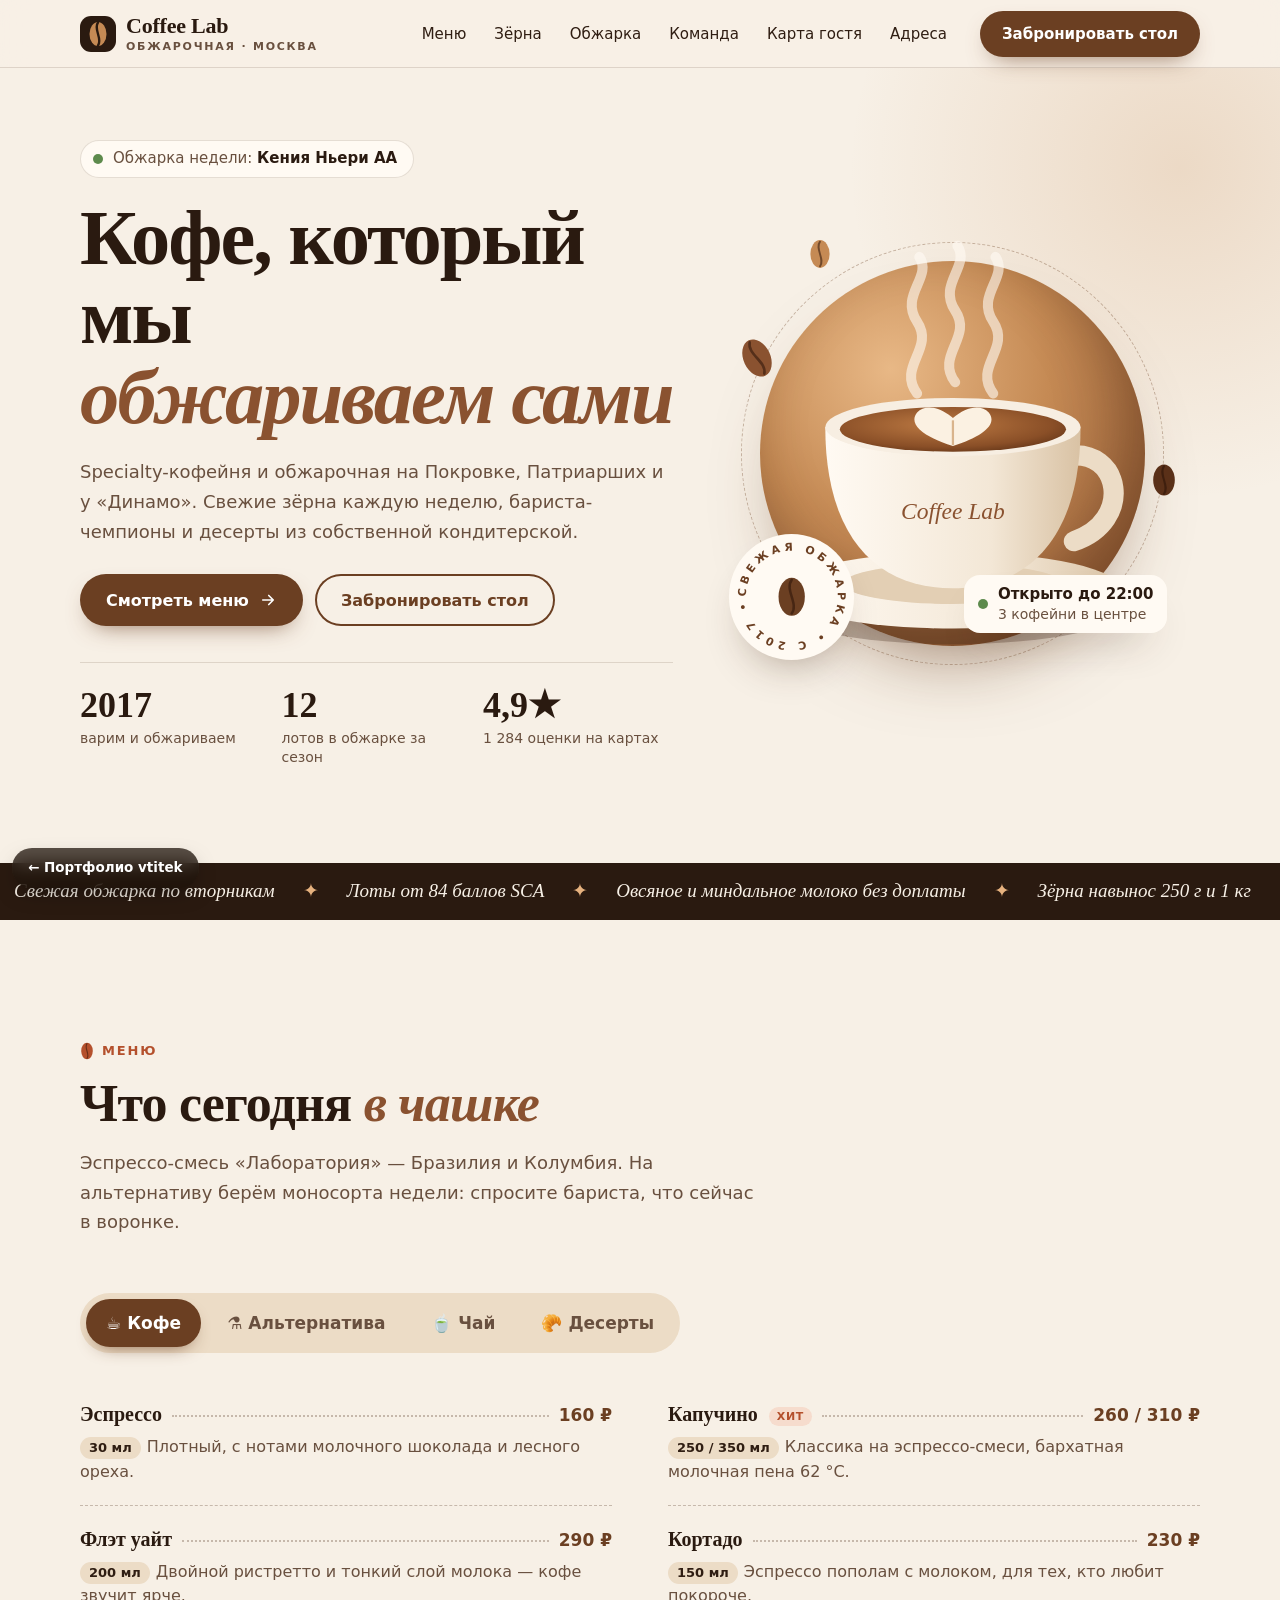
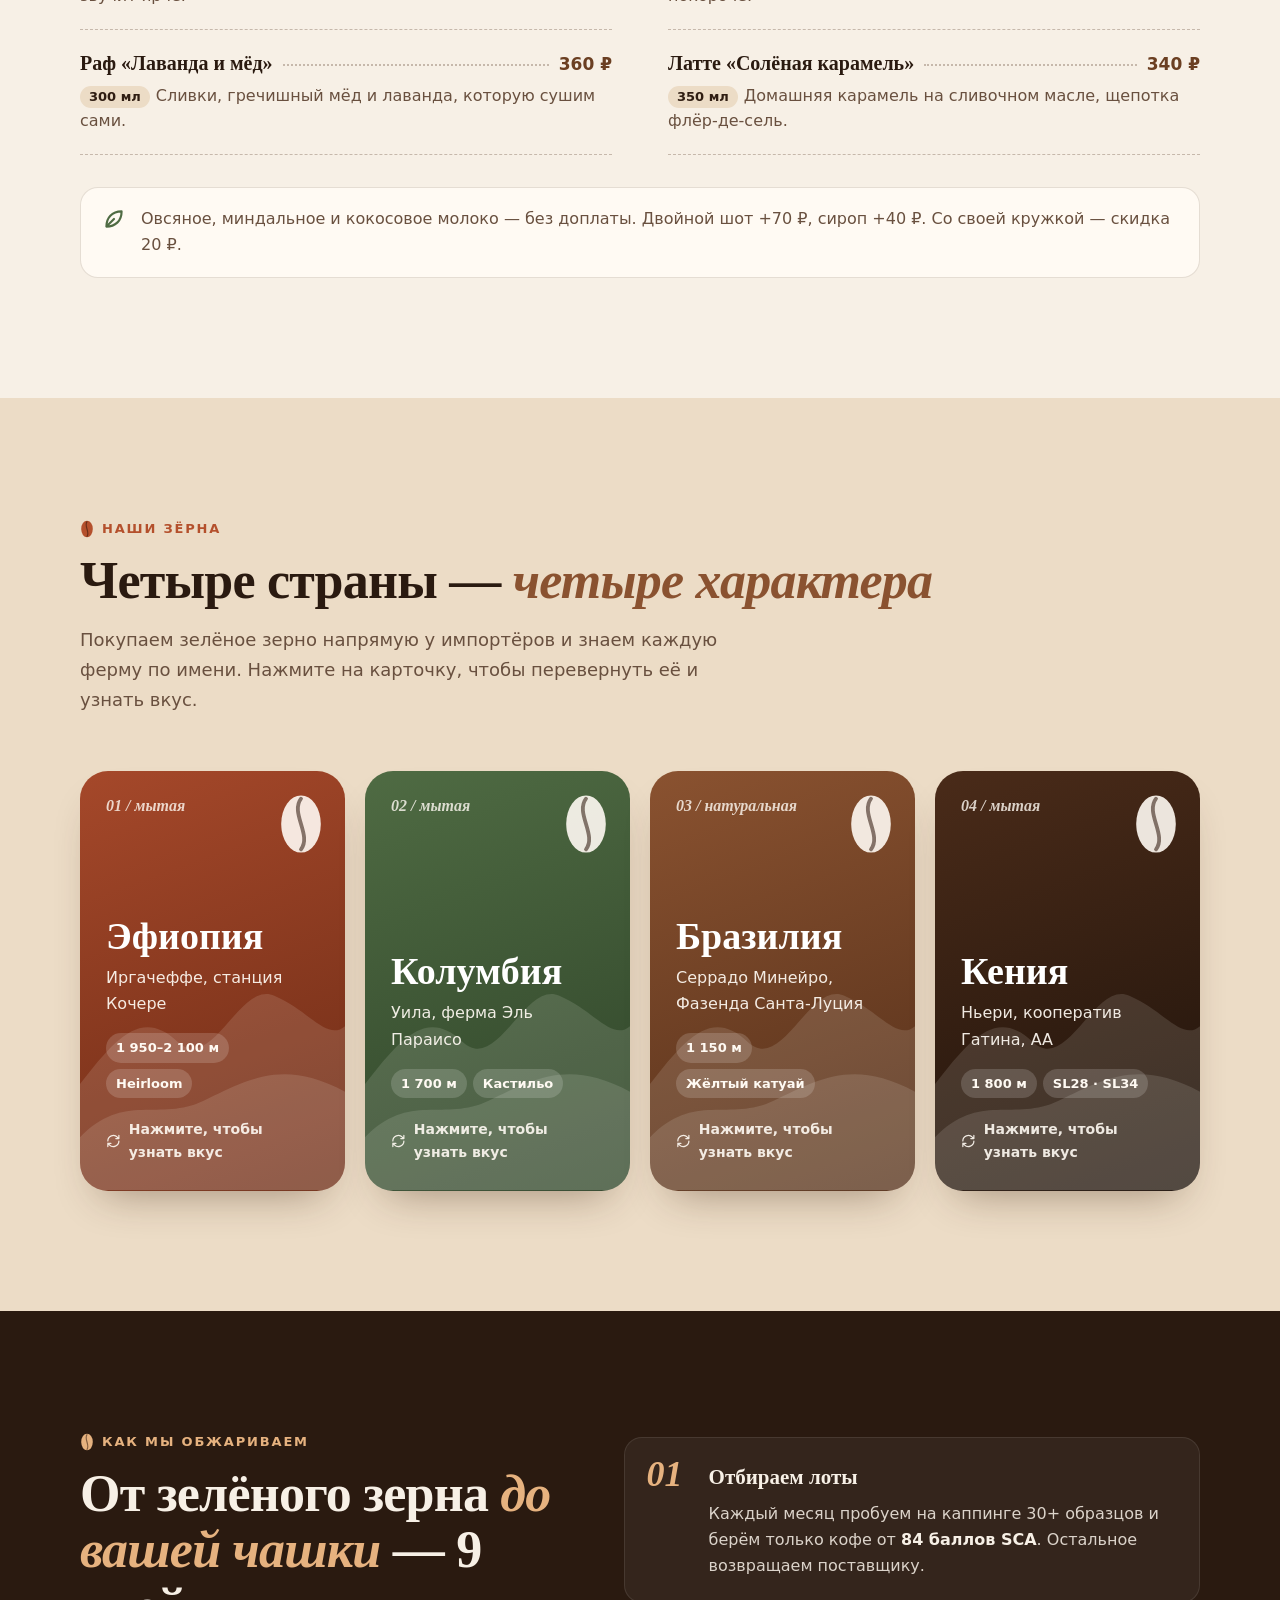
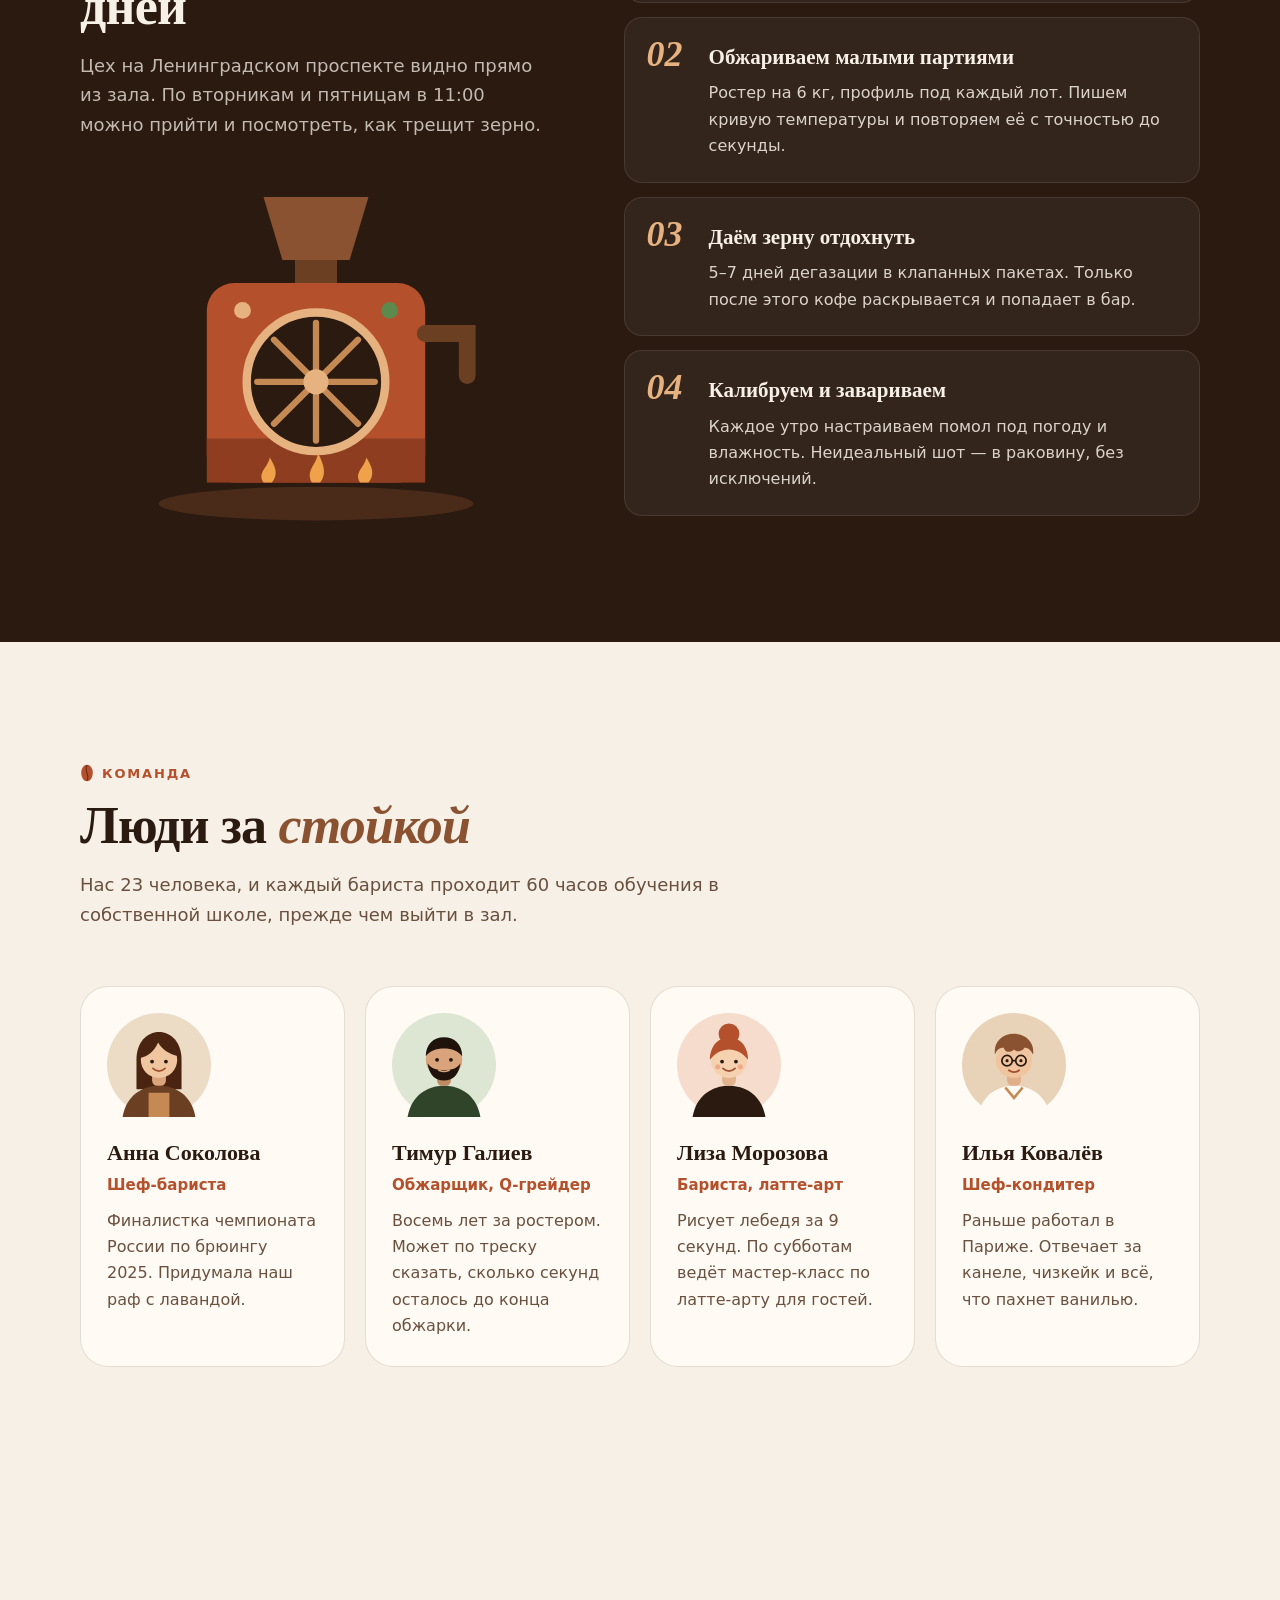
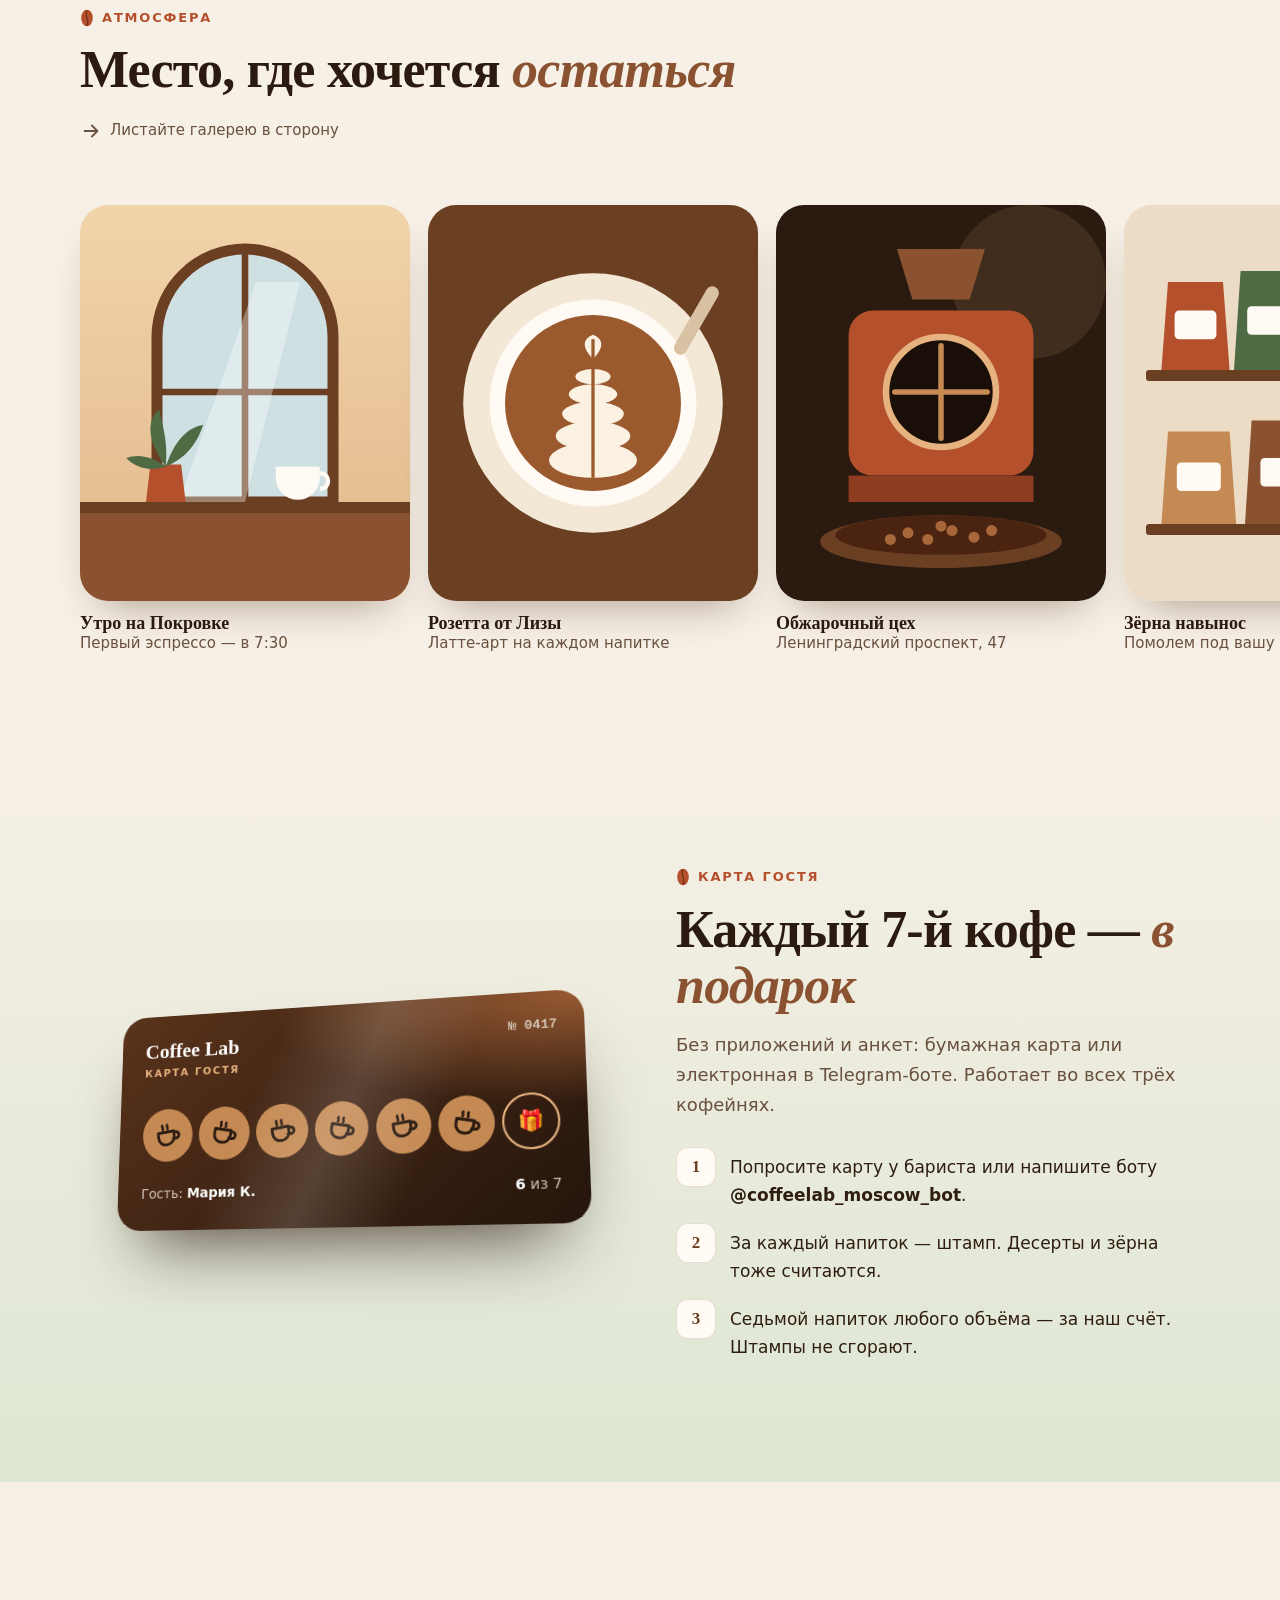
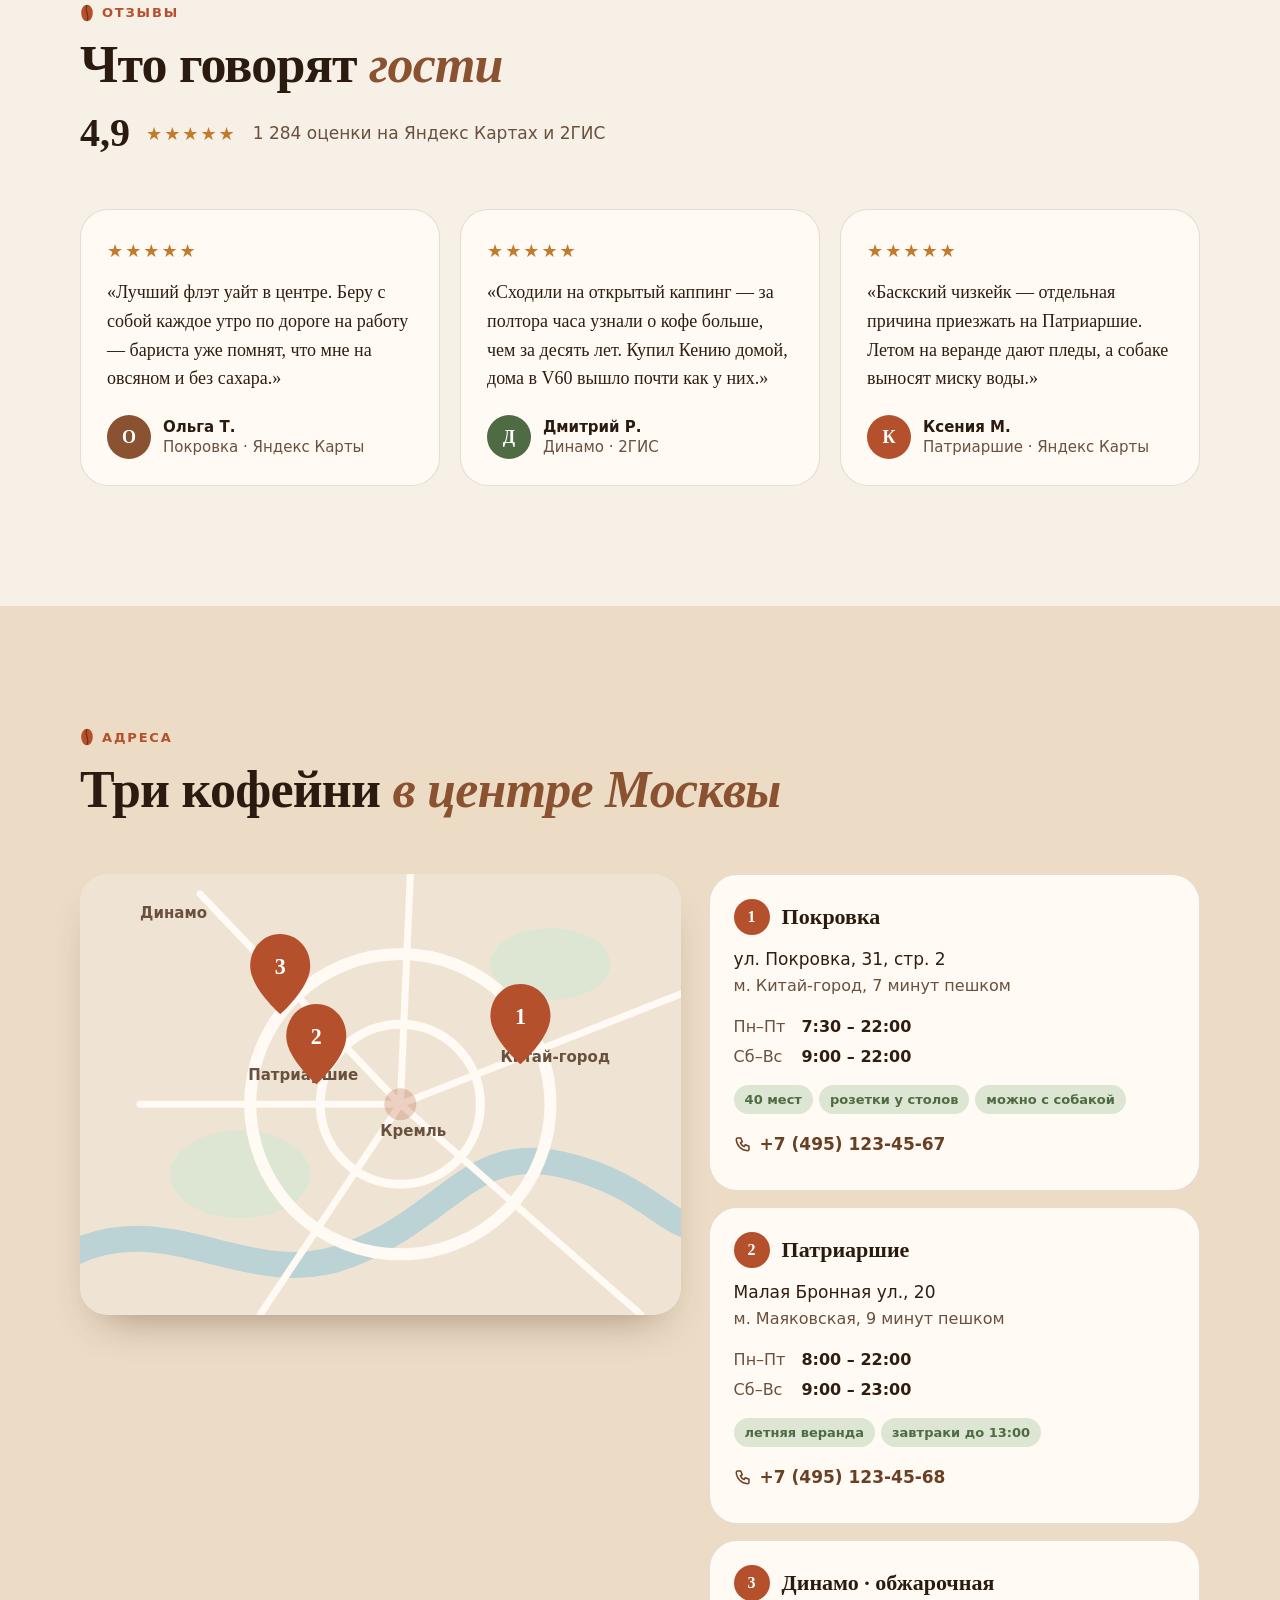
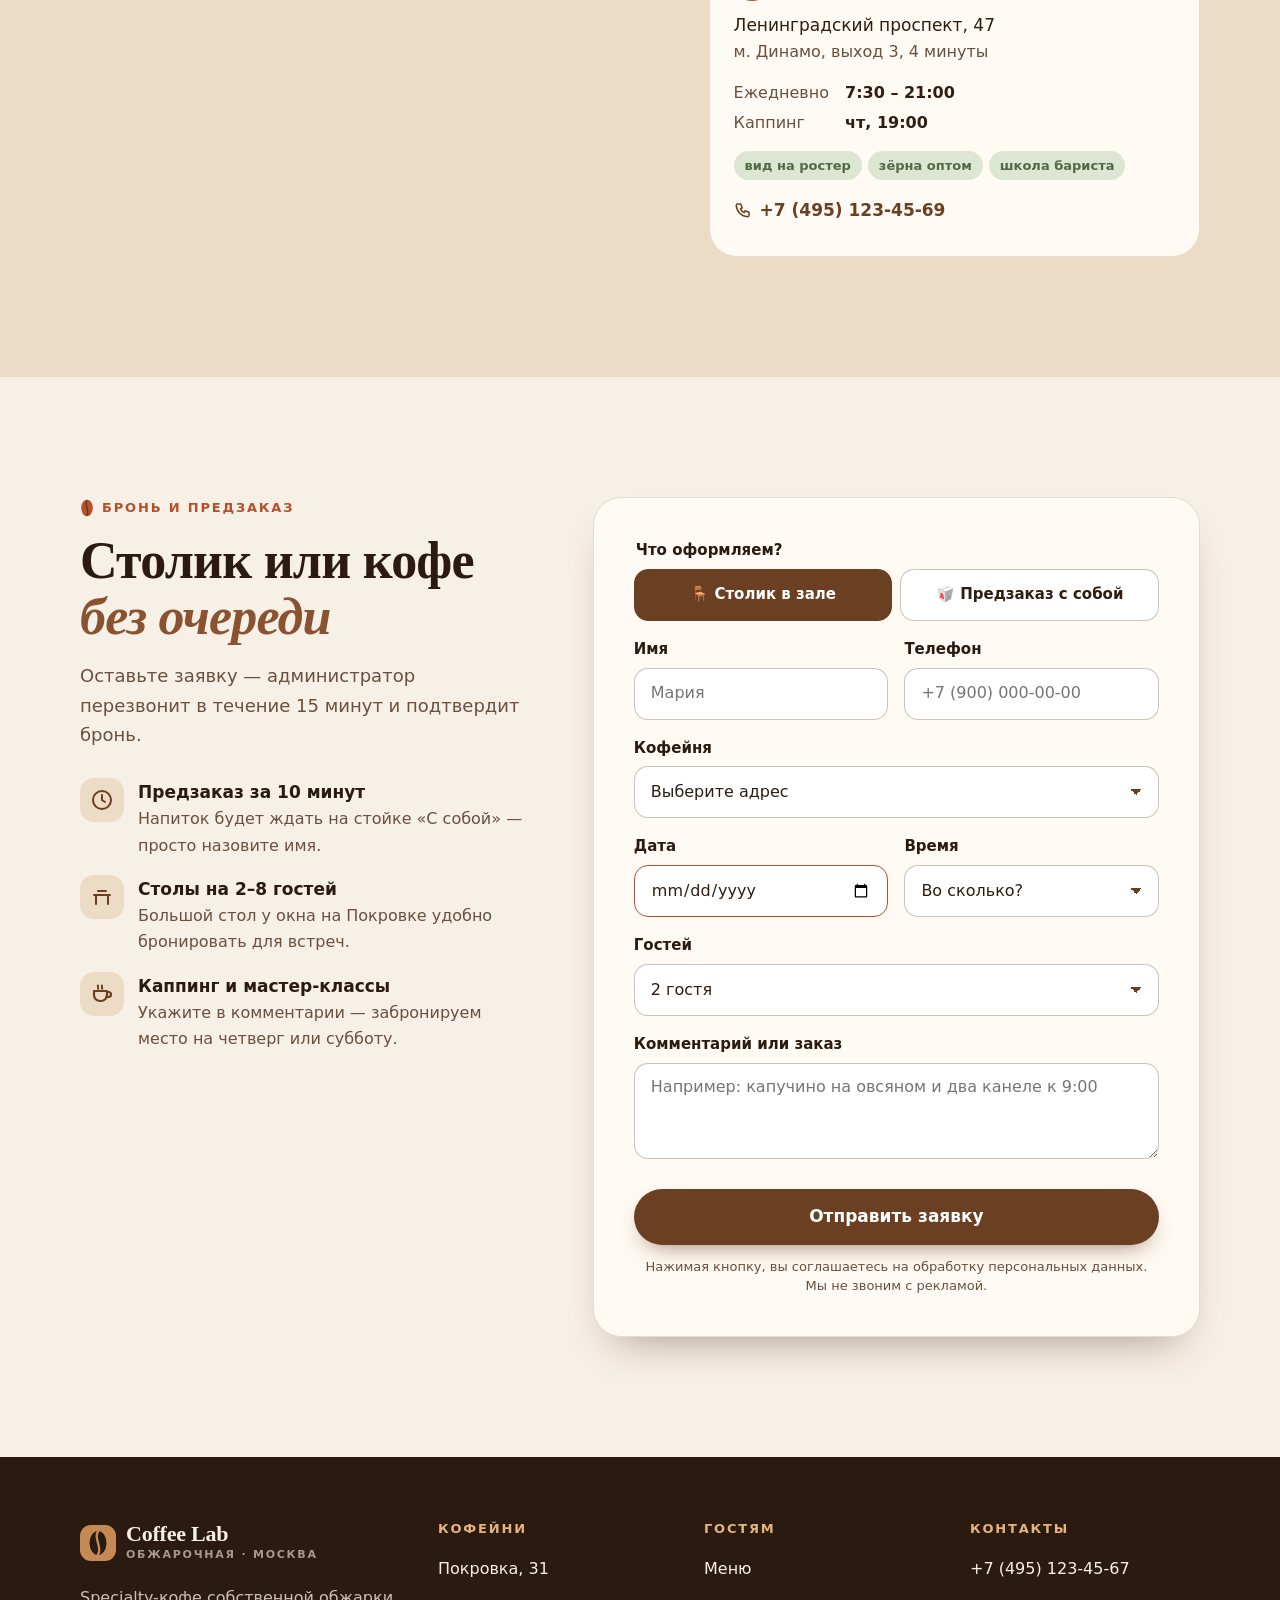
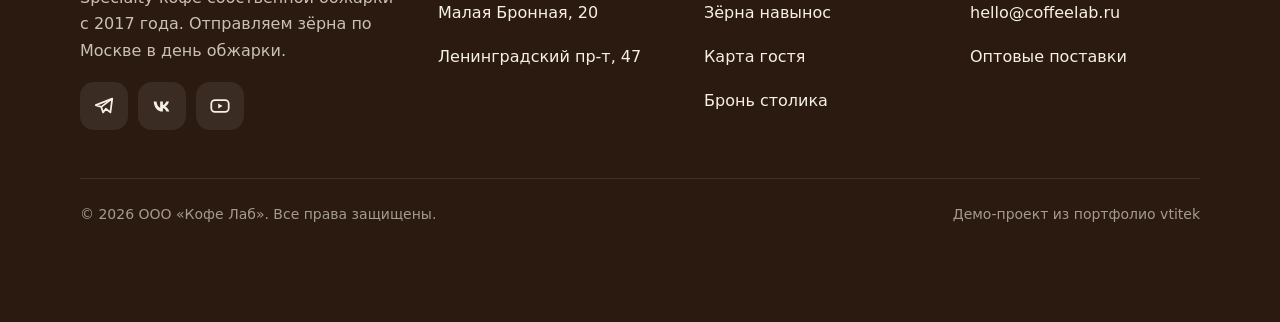
==== works/coffee-lab.html @ e5067a1f "Hoplite working tree checkpoint" ====
<!doctype html>
<html lang="ru">
<head>
<meta charset="utf-8">
<meta name="viewport" content="width=device-width, initial-scale=1, viewport-fit=cover">
<title>Coffee Lab — specialty-кофейня и обжарочная в Москве</title>
<meta name="description" content="Coffee Lab — три specialty-кофейни в Москве со своей обжаркой. Эспрессо, альтернатива, свежие зёрна каждую неделю, десерты собственной кондитерской. Бронирование столиков и предзаказ.">
<meta name="theme-color" content="#f7f0e6">
<link rel="icon" href="data:image/svg+xml,%3Csvg xmlns='http://www.w3.org/2000/svg' viewBox='0 0 64 64'%3E%3Crect width='64' height='64' rx='16' fill='%232a1a10'/%3E%3Cellipse cx='32' cy='32' rx='14' ry='20' fill='%23c58a54'/%3E%3Cpath d='M32 13c-8 11 8 27 0 38' stroke='%232a1a10' stroke-width='3.5' fill='none' stroke-linecap='round'/%3E%3C/svg%3E">
<style>
:root{
  --cream:#f7f0e6;--latte:#ecdcc6;--foam:#fffaf3;--espresso:#2a1a10;--ink:#2f1d12;--muted:#69503f;
  --brown:#6b3f22;--brown-2:#8a5230;--caramel:#c58a54;--caramel-l:#e6b27f;
  --sage:#4f6b43;--sage-l:#dde6d3;--terra:#b4502c;
  --line:rgba(74,42,20,.14);--line-2:rgba(74,42,20,.28);
  --r:18px;--r-lg:28px;--shadow:0 22px 44px -22px rgba(60,30,10,.45);
  --serif:"Palatino Linotype",Palatino,"Book Antiqua",Georgia,"Times New Roman",serif;
  --sans:system-ui,-apple-system,"Segoe UI",Roboto,"Helvetica Neue",Arial,sans-serif;
  --pl:max(20px,env(safe-area-inset-left));--pr:max(20px,env(safe-area-inset-right));
}
*,*::before,*::after{box-sizing:border-box}
html{-webkit-text-size-adjust:100%;text-size-adjust:100%;scroll-padding-top:84px}
@media (prefers-reduced-motion:no-preference){html{scroll-behavior:smooth}}
body{margin:0;font:400 1.0625rem/1.65 var(--sans);color:var(--ink);background:var(--cream);-webkit-font-smoothing:antialiased}
svg{display:block;max-width:100%}
a{color:var(--brown)}
h1,h2,h3{font-family:var(--serif);color:var(--espresso);margin:0;font-weight:700}
p{margin:0}
:focus-visible{outline:3px solid var(--terra);outline-offset:3px}
.sr{position:absolute!important;width:1px;height:1px;margin:-1px;padding:0;overflow:hidden;clip:rect(0 0 0 0);white-space:nowrap;border:0}
.wrap{width:100%;max-width:1200px;margin-inline:auto;padding-inline:var(--pl) var(--pr)}
@media (min-width:768px){.wrap{padding-inline:max(40px,env(safe-area-inset-left)) max(40px,env(safe-area-inset-right))}}
.sec{padding-block:clamp(64px,10vw,120px)}
.eyebrow{display:inline-flex;align-items:center;gap:8px;font-size:.8125rem;font-weight:700;letter-spacing:.14em;text-transform:uppercase;color:var(--terra);margin-bottom:14px}
.eyebrow svg{width:14px;height:18px;color:var(--terra)}
.h2{font-size:clamp(2rem,6vw,3.25rem);line-height:1.08;letter-spacing:-.015em}
.h2 em{font-style:italic;color:var(--brown-2)}
.lead{color:var(--muted);font-size:1.125rem;max-width:60ch;margin-top:16px}
.sec-head{margin-bottom:clamp(32px,5vw,56px)}
.btn{display:inline-flex;align-items:center;justify-content:center;gap:10px;min-height:52px;padding:0 26px;border-radius:999px;font:600 1rem/1.2 var(--sans);text-decoration:none;background:var(--brown);color:#fff;border:0;cursor:pointer;transition:transform .2s,background .2s,box-shadow .2s;box-shadow:0 10px 24px -12px rgba(107,63,34,.8)}
.btn svg{width:18px;height:18px}
.btn-ghost{background:transparent;color:var(--brown);box-shadow:inset 0 0 0 2px var(--brown)}
.btn-light{background:var(--cream);color:var(--espresso)}
@media (hover:hover){.btn:hover{background:var(--espresso);transform:translateY(-2px)}.btn-ghost:hover{background:var(--brown);color:#fff}.btn-light:hover{background:#fff;color:var(--espresso)}}

/* back pill */
.vt-back{position:fixed;left:max(12px,env(safe-area-inset-left));bottom:max(12px,env(safe-area-inset-bottom));z-index:9999;display:inline-flex;align-items:center;min-height:40px;padding:0 16px;border-radius:999px;background:rgba(30,18,10,.72);-webkit-backdrop-filter:blur(10px);backdrop-filter:blur(10px);color:#fff;font:600 13.5px/1 var(--sans);text-decoration:none;box-shadow:0 8px 22px -8px rgba(0,0,0,.5)}
@media (hover:hover){.vt-back:hover{background:rgba(30,18,10,.9)}}

/* header */
.site-header{position:sticky;top:0;z-index:50;padding-top:env(safe-area-inset-top)}
.site-header::before{content:"";position:absolute;inset:0;z-index:-1;background:rgba(247,240,230,.88);-webkit-backdrop-filter:saturate(1.4) blur(14px);backdrop-filter:saturate(1.4) blur(14px);border-bottom:1px solid var(--line)}
.hdr{display:flex;align-items:center;justify-content:space-between;gap:16px;min-height:68px}
.logo{display:inline-flex;align-items:center;gap:10px;min-height:44px;font:700 1.375rem/1 var(--serif);color:var(--espresso);text-decoration:none;letter-spacing:-.01em}
.logo svg{width:36px;height:36px}
.logo small{display:block;font:600 .6875rem/1.2 var(--sans);letter-spacing:.16em;text-transform:uppercase;color:var(--muted);margin-top:3px}
.burger{display:grid;place-items:center;width:48px;height:48px;border-radius:14px;background:var(--espresso);color:var(--cream)}
.burger svg{width:22px;height:22px}
.nav{display:none}
.nav ul{list-style:none;margin:0;padding:0}
.nav-close,.nav-foot{display:none}
@media (max-width:959px){
  .nav:target{display:flex;flex-direction:column;position:fixed;inset:0;z-index:60;background:var(--espresso);color:var(--cream);padding:calc(16px + env(safe-area-inset-top)) var(--pr) calc(80px + env(safe-area-inset-bottom)) var(--pl);overflow-y:auto;animation:navIn .35s cubic-bezier(.2,.7,.2,1)}
  .nav:target .nav-close{display:grid;place-items:center;align-self:flex-end;width:48px;height:48px;border-radius:14px;background:rgba(255,255,255,.1);color:var(--cream)}
  .nav-close svg{width:22px;height:22px}
  .nav ul{margin:24px 0 28px}
  .nav li a{display:flex;align-items:center;justify-content:space-between;min-height:58px;font:600 1.75rem/1.1 var(--serif);color:var(--cream);text-decoration:none;border-bottom:1px solid rgba(255,255,255,.12)}
  .nav li a::after{content:"→";font:400 1.25rem var(--sans);color:var(--caramel-l)}
  .nav .btn{background:var(--caramel);color:var(--espresso);box-shadow:none}
  .nav:target .nav-foot{display:block;margin-top:24px;color:rgba(247,240,230,.75);font-size:1rem}
  .nav-foot a{color:var(--cream);font-weight:600;display:inline-flex;min-height:44px;align-items:center}
}
@keyframes navIn{from{opacity:0;transform:translateY(-12px)}to{opacity:1;transform:none}}
@media (min-width:960px){
  .burger{display:none}
  .nav{display:flex;align-items:center;gap:20px}
  .nav ul{display:flex;gap:2px}
  .nav li a{display:inline-flex;align-items:center;min-height:44px;padding:0 13px;border-radius:999px;font-size:.9375rem;font-weight:500;color:var(--ink);text-decoration:none}
  .nav .btn{min-height:46px;padding:0 22px;font-size:.9375rem}
}
@media (min-width:960px) and (hover:hover){.nav li a:hover{background:var(--latte)}}

/* hero */
.hero{position:relative;overflow:hidden;padding-block:clamp(32px,6vw,72px) clamp(56px,8vw,96px)}
.hero::before{content:"";position:absolute;width:720px;height:720px;right:-260px;top:-260px;border-radius:50%;background:radial-gradient(circle,rgba(197,138,84,.22),transparent 65%);pointer-events:none}
.hero-grid{position:relative;display:grid;gap:40px;align-items:center}
@media (min-width:920px){.hero-grid{grid-template-columns:1.05fr .95fr;gap:56px}}
.pill{display:inline-flex;align-items:center;gap:10px;padding:8px 16px 8px 12px;border-radius:999px;background:var(--foam);border:1px solid var(--line);font-size:.9375rem;color:var(--muted);line-height:1.3}
.pill b{color:var(--espresso);font-weight:600}
.dot{flex:none;width:10px;height:10px;border-radius:50%;background:#5d8a4c;box-shadow:0 0 0 0 rgba(93,138,76,.6);animation:pulse 2.2s infinite}
@keyframes pulse{70%{box-shadow:0 0 0 10px rgba(93,138,76,0)}100%{box-shadow:0 0 0 0 rgba(93,138,76,0)}}
.hero h1{font-size:clamp(2.5rem,9.4vw,4.9rem);line-height:1.02;letter-spacing:-.025em;margin:20px 0 20px}
.hero h1 em{font-style:italic;color:var(--brown-2);white-space:nowrap}
.hero .lead{margin-top:0}
.hero-cta{display:flex;flex-wrap:wrap;gap:12px;margin-top:28px}
.hero-cta .btn{flex:1 1 200px}
@media (min-width:560px){.hero-cta .btn{flex:0 0 auto}}
.stats{display:grid;grid-template-columns:repeat(3,1fr);gap:12px;margin:36px 0 0;padding-top:24px;border-top:1px solid var(--line)}
.stats dt{font:700 clamp(1.625rem,5vw,2.25rem)/1 var(--serif);color:var(--espresso)}
.stats dd{margin:6px 0 0;font-size:.875rem;line-height:1.35;color:var(--muted)}
.hero-art{position:relative;width:100%;max-width:520px;aspect-ratio:1;margin-inline:auto;perspective:900px}
.disc{position:absolute;inset:7%;border-radius:50%;background:radial-gradient(circle at 34% 28%,#e8b886,#c58a54 42%,#8a5230 100%);box-shadow:inset -20px -30px 60px rgba(60,28,10,.35),0 40px 80px -40px rgba(90,45,15,.7)}
.disc::after{content:"";position:absolute;inset:-5%;border-radius:50%;border:1.5px dashed rgba(107,63,34,.35);animation:spin2d 60s linear infinite}
.cup{position:absolute;inset:0;width:100%;height:100%}
.steam path{opacity:.6;transform-box:fill-box;transform-origin:50% 100%;animation:steam 3.6s ease-in-out infinite}
.steam path:nth-child(2){animation-delay:1.2s}.steam path:nth-child(3){animation-delay:2.4s}
@keyframes steam{0%{opacity:0;transform:translateY(18px) scaleY(.7)}35%{opacity:.9}100%{opacity:0;transform:translateY(-28px) scaleY(1.1)}}
.bean3d{position:absolute;top:5%;right:6%;width:58px;height:80px;transform-style:preserve-3d;animation:spin3d 9s linear infinite;transform:rotateX(18deg) rotateY(-30deg)}
.bean3d i{position:absolute;inset:0;border-radius:50%;background:#3d1f0d}
.bean3d i:nth-child(1){transform:translateZ(6px);background:radial-gradient(circle at 34% 28%,#b0703f,#6b3818 62%,#3d1f0d)}
.bean3d i:nth-child(1)::after{content:"";position:absolute;left:40%;top:12%;width:22%;height:76%;border-radius:50%;border-left:4px solid #2a1308;transform:rotate(8deg)}
.bean3d i:nth-child(2){transform:translateZ(3px) scale(.99)}
.bean3d i:nth-child(3){transform:translateZ(0) scale(.98)}
.bean3d i:nth-child(4){transform:translateZ(-3px) scale(.96)}
.bean3d i:nth-child(5){transform:translateZ(-6px) rotateY(180deg);background:radial-gradient(circle at 40% 30%,#8a4f27,#4a2410 70%)}
@keyframes spin3d{from{transform:rotateX(18deg) rotateY(0)}to{transform:rotateX(18deg) rotateY(360deg)}}
@keyframes spin2d{to{transform:rotate(360deg)}}
.fb{position:absolute;width:30px;height:42px;color:var(--brown-2);animation:float 6s ease-in-out infinite alternate}
.fb.b1{left:3%;top:24%;transform:rotate(-25deg)}
.fb.b2{right:0;top:52%;width:24px;height:34px;color:#5a3018;animation-delay:-2s}
.fb.b3{left:18%;top:2%;width:22px;height:30px;color:var(--caramel);animation-delay:-4s}
@keyframes float{from{transform:translate3d(0,0,0) rotate(-20deg)}to{transform:translate3d(6px,-16px,40px) rotate(25deg)}}
.badge-rot{position:absolute;left:0;bottom:4%;width:28%;max-width:132px;aspect-ratio:1;border-radius:50%;background:var(--foam);box-shadow:var(--shadow)}
.badge-rot svg{width:100%;height:100%}
.badge-rot .ring{transform-origin:60px 60px;animation:spin2d 22s linear infinite}
.art-chip{position:absolute;right:2%;bottom:10%;display:flex;align-items:center;gap:10px;padding:10px 14px;border-radius:16px;background:var(--foam);box-shadow:var(--shadow);font-size:.875rem;line-height:1.3;color:var(--muted)}
.art-chip b{display:block;color:var(--espresso);font-size:.9375rem}

/* ribbon */
.ribbon{background:var(--espresso);color:var(--cream);overflow:hidden}
.ribbon-track{display:flex;width:max-content;animation:marq 38s linear infinite}
.ribbon-track p{display:flex;flex:none;gap:28px;padding:16px 14px;font:italic 1.1875rem/1.3 var(--serif);white-space:nowrap}
.ribbon-track span{color:var(--caramel-l);font-style:normal}
@keyframes marq{to{transform:translateX(-50%)}}

/* menu */
.tabs{display:grid;grid-template-columns:1fr 1fr;gap:6px;padding:6px;background:var(--latte);border-radius:22px;margin-bottom:28px}
@media (min-width:600px){.tabs{display:inline-flex;border-radius:999px}}
.tabs label{display:flex;align-items:center;justify-content:center;gap:8px;min-height:48px;padding:0 20px;border-radius:999px;font-weight:600;color:var(--muted);cursor:pointer;white-space:nowrap;transition:background .2s,color .2s}
@media (hover:hover){.tabs label:hover{color:var(--espresso);background:rgba(255,250,243,.6)}}
#m1:checked~.tabs [for=m1],#m2:checked~.tabs [for=m2],#m3:checked~.tabs [for=m3],#m4:checked~.tabs [for=m4]{background:var(--brown);color:#fff;box-shadow:0 8px 18px -10px rgba(107,63,34,.9)}
#m1:focus-visible~.tabs [for=m1],#m2:focus-visible~.tabs [for=m2],#m3:focus-visible~.tabs [for=m3],#m4:focus-visible~.tabs [for=m4]{outline:3px solid var(--terra);outline-offset:2px}
.panel{display:none}
#m1:checked~.panels #p1,#m2:checked~.panels #p2,#m3:checked~.panels #p3,#m4:checked~.panels #p4{display:grid;animation:fadeUp .45s ease}
@keyframes fadeUp{from{opacity:0;transform:translateY(10px)}to{opacity:1;transform:none}}
.panel{grid-template-columns:1fr;column-gap:56px;list-style:none;margin:0;padding:0}
@media (min-width:820px){.panel{grid-template-columns:1fr 1fr}}
.item{padding:20px 0;border-bottom:1px dashed var(--line-2)}
.item-top{display:flex;align-items:baseline;gap:10px}
.item-name{font:700 1.25rem/1.25 var(--serif);color:var(--espresso)}
.item-top i{flex:1;min-width:16px;border-bottom:2px dotted var(--line-2);transform:translateY(-4px)}
.price{font-weight:700;font-size:1.0625rem;white-space:nowrap;color:var(--brown)}
.item p{margin-top:6px;color:var(--muted);font-size:1rem;line-height:1.55}
.vol{display:inline-block;margin-right:6px;padding:1px 9px;border-radius:999px;background:var(--latte);color:var(--ink);font-size:.8125rem;font-weight:600;white-space:nowrap}
.tag{display:inline-block;margin-left:6px;padding:2px 8px;border-radius:999px;background:var(--sage-l);color:var(--sage);font:700 .6875rem/1.4 var(--sans);letter-spacing:.06em;text-transform:uppercase;vertical-align:middle}
.tag.hot{background:#f6dccd;color:var(--terra)}
.menu-note{display:flex;gap:14px;align-items:flex-start;margin-top:32px;padding:18px 20px;border-radius:var(--r);background:var(--foam);border:1px solid var(--line);color:var(--muted);font-size:1rem}
.menu-note svg{flex:none;width:26px;height:26px;color:var(--sage)}

/* beans flip */
.beans{background:var(--latte)}
.beans-grid{display:grid;gap:20px}
@media (min-width:640px){.beans-grid{grid-template-columns:1fr 1fr}}
@media (min-width:1120px){.beans-grid{grid-template-columns:repeat(4,1fr)}}
.flip{position:relative;height:420px;perspective:1200px}
.flip-inner{display:block;position:relative;height:100%;transform-style:preserve-3d;transition:transform .8s cubic-bezier(.2,.7,.2,1);cursor:pointer;border-radius:var(--r-lg)}
.flip input:checked+.flip-inner{transform:rotateY(180deg)}
@media (hover:hover){.flip:hover .flip-inner{transform:rotateY(180deg)}}
.flip input:focus-visible+.flip-inner{outline:3px solid var(--terra);outline-offset:4px}
.face{position:absolute;inset:0;display:flex;flex-direction:column;padding:26px;border-radius:var(--r-lg);overflow:hidden;-webkit-backface-visibility:hidden;backface-visibility:hidden;box-shadow:var(--shadow)}
.front{color:var(--foam)}
.front .hills{position:absolute;left:0;right:0;bottom:0;width:100%;height:58%;color:rgba(255,250,243,.12)}
.f-eth{background:linear-gradient(160deg,#a5482a,#6e2c16)}
.f-col{background:linear-gradient(160deg,#4f6b43,#2f4429)}
.f-bra{background:linear-gradient(160deg,#8a5230,#55301a)}
.f-ken{background:linear-gradient(160deg,#4a2b19,#1f130b)}
.f-num{font:italic 700 1rem var(--serif);opacity:.8}
.f-country{display:block;font:700 2.375rem/1.05 var(--serif);margin-top:auto;color:#fff}
.f-region{display:block;margin-top:8px;font-size:1rem;opacity:.92}
.f-meta{position:relative;display:flex;flex-wrap:wrap;gap:6px;margin-top:16px}
.f-meta span{padding:4px 10px;border-radius:999px;background:rgba(255,255,255,.16);font-size:.8125rem;font-weight:600}
.f-hint{position:relative;display:flex;align-items:center;gap:8px;margin-top:20px;font-size:.875rem;font-weight:600;opacity:.9}
.f-hint svg{width:18px;height:18px}
.f-bean{position:absolute;right:22px;top:22px;width:44px;height:62px;color:rgba(255,250,243,.9)}
.back{transform:rotateY(180deg);background:var(--foam);border:1px solid var(--line)}
.b-title{display:block;font:700 1.5rem/1.15 var(--serif);color:var(--espresso)}
.b-sub{display:block;font-size:.9375rem;color:var(--muted);margin-top:4px}
.notes{display:flex;flex-wrap:wrap;gap:6px;margin:16px 0 18px}
.notes span{padding:5px 11px;border-radius:999px;background:var(--latte);font-size:.875rem;font-weight:600;color:var(--ink)}
.m-row{display:block;margin-top:12px;font-size:.875rem;font-weight:600;color:var(--muted)}
.meter{display:grid;grid-template-columns:repeat(5,1fr);gap:4px;margin-top:6px}
.meter i{height:8px;border-radius:4px;background:var(--latte)}
.meter[data-v="1"] i:nth-child(-n+1),.meter[data-v="2"] i:nth-child(-n+2),.meter[data-v="3"] i:nth-child(-n+3),.meter[data-v="4"] i:nth-child(-n+4),.meter[data-v="5"] i{background:var(--brown)}
.b-price{display:flex;align-items:baseline;justify-content:space-between;gap:10px;margin-top:auto;padding-top:16px;border-top:1px dashed var(--line-2);font-size:.9375rem;color:var(--muted)}
.b-price b{font:700 1.375rem var(--serif);color:var(--brown)}

/* process */
.process{background:var(--espresso);color:rgba(247,240,230,.86);position:relative;overflow:hidden}
.process .h2{color:var(--cream)}.process .h2 em{color:var(--caramel-l)}
.process .eyebrow{color:var(--caramel-l)}.process .eyebrow svg{color:var(--caramel-l)}
.process .lead{color:rgba(247,240,230,.75)}
.proc-grid{display:grid;gap:48px;align-items:center}
@media (min-width:960px){.proc-grid{grid-template-columns:.9fr 1.1fr;gap:72px}}
.roaster{width:100%;max-width:420px;margin:36px auto 0}
.drum{transform-origin:200px 196px;animation:spin2d 6s linear infinite}
.flame{transform-box:fill-box;transform-origin:50% 100%;animation:flick .5s ease-in-out infinite alternate}
@keyframes flick{to{transform:scaleY(.75)}}
.steps{list-style:none;margin:0;padding:0;counter-reset:s;display:grid;gap:14px}
.steps li{counter-increment:s;position:relative;padding:22px 22px 22px 84px;border-radius:var(--r);background:rgba(255,255,255,.05);border:1px solid rgba(255,255,255,.09)}
.steps li::before{content:"0" counter(s);position:absolute;left:22px;top:18px;font:italic 700 2.25rem/1 var(--serif);color:var(--caramel-l)}
.steps h3{color:var(--cream);font-size:1.3125rem;margin-bottom:6px}
.steps p{font-size:1rem}
.steps b{color:var(--cream)}

/* team */
.team-grid{display:grid;gap:20px;grid-template-columns:repeat(auto-fit,minmax(240px,1fr))}
.person{padding:26px;border-radius:var(--r-lg);background:var(--foam);border:1px solid var(--line);transition:transform .3s,box-shadow .3s}
@media (hover:hover){.person:hover{transform:translateY(-6px);box-shadow:var(--shadow)}}
.person svg{width:104px;height:104px;margin-bottom:18px}
.person h3{font-size:1.375rem}
.role{color:var(--terra);font-weight:700;font-size:.9375rem;margin-top:2px}
.person p:last-child{color:var(--muted);font-size:1rem;margin-top:10px}

/* gallery */
.gal-sec{padding-bottom:clamp(40px,6vw,72px)}
.gallery{display:grid;grid-auto-flow:column;grid-auto-columns:min(78%,330px);gap:18px;overflow-x:auto;scroll-snap-type:x mandatory;-webkit-overflow-scrolling:touch;padding:6px var(--pr) 22px var(--pl);scroll-padding-inline:var(--pl);margin:0;list-style:none;scrollbar-width:thin;scrollbar-color:var(--caramel) transparent}
@media (min-width:768px){.gallery{padding-inline:max(40px,calc((100% - 1120px)/2));scroll-padding-inline:max(40px,calc((100% - 1120px)/2))}}
.gallery li{scroll-snap-align:start}
.gallery figure{margin:0}
.gallery svg{width:100%;height:auto;aspect-ratio:5/6;border-radius:var(--r-lg);box-shadow:var(--shadow)}
.gallery figcaption{margin-top:12px;font:700 1.125rem var(--serif);color:var(--espresso)}
.gallery figcaption span{display:block;font:400 .9375rem var(--sans);color:var(--muted)}
.swipe{display:flex;align-items:center;gap:8px;margin-top:20px;font-size:.9375rem;color:var(--muted)}
.swipe svg{width:22px;height:22px;animation:nudge 1.6s ease-in-out infinite}
@keyframes nudge{50%{transform:translateX(6px)}}
.twinkle{animation:tw 2.4s ease-in-out infinite alternate}
.twinkle:nth-child(2n){animation-delay:-1.2s}
@keyframes tw{from{opacity:.35}to{opacity:1}}

/* loyalty */
.loyal{background:linear-gradient(180deg,var(--cream),var(--sage-l))}
.loyal-grid{display:grid;gap:48px;align-items:center}
@media (min-width:920px){.loyal-grid{grid-template-columns:1fr 1fr;gap:72px}}
.card-stage{perspective:1100px;padding:10px}
.l-card{position:relative;max-width:480px;margin-inline:auto;padding:26px;border-radius:26px;color:var(--cream);background:radial-gradient(120% 90% at 100% 0,#9a5c33 0,transparent 55%),linear-gradient(140deg,#5a331b,#24150c);box-shadow:0 40px 70px -30px rgba(42,26,16,.8);transform:rotateX(10deg) rotateY(-14deg);animation:tilt 7s ease-in-out infinite alternate;overflow:hidden}
.l-card::after{content:"";position:absolute;inset:-40%;background:linear-gradient(115deg,transparent 40%,rgba(255,255,255,.14) 50%,transparent 60%);animation:shine 7s ease-in-out infinite alternate;pointer-events:none}
@keyframes tilt{from{transform:rotateX(10deg) rotateY(-14deg)}to{transform:rotateX(4deg) rotateY(12deg)}}
@keyframes shine{from{transform:translateX(-30%)}to{transform:translateX(30%)}}
.l-top{display:flex;justify-content:space-between;align-items:flex-start;gap:12px}
.l-brand{font:700 1.375rem/1.1 var(--serif);color:#fff}
.l-brand small{display:block;font:600 .6875rem/1.4 var(--sans);letter-spacing:.16em;text-transform:uppercase;color:var(--caramel-l);margin-top:4px}
.l-no{font:600 .8125rem ui-monospace,Menlo,Consolas,monospace;color:rgba(247,240,230,.75)}
.stamps{display:grid;grid-template-columns:repeat(7,1fr);gap:7px;margin:30px 0 22px}
.stamp{display:grid;place-items:center;aspect-ratio:1;border-radius:50%;border:2px dashed rgba(247,240,230,.4)}
.stamp svg{width:58%;height:58%}
.stamp.on{border:0;background:var(--caramel);color:var(--espresso);transform:rotate(-8deg)}
.stamp.on:nth-child(2n){transform:rotate(10deg)}
.stamp.gift{border:2px solid var(--caramel-l);font-size:clamp(.875rem,3.5vw,1.25rem);animation:pop 1.8s ease-in-out infinite}
@keyframes pop{50%{transform:scale(1.12)}}
.l-foot{display:flex;justify-content:space-between;gap:12px;font-size:.875rem;color:rgba(247,240,230,.8)}
.l-foot b{color:#fff}
.l-list{list-style:none;padding:0;margin:28px 0 0;display:grid;gap:14px}
.l-list li{display:flex;gap:14px;align-items:flex-start}
.l-list span{flex:none;display:grid;place-items:center;width:40px;height:40px;border-radius:12px;background:var(--foam);border:1px solid var(--line);font:700 1.0625rem var(--serif);color:var(--brown)}
.l-list p{padding-top:6px}

/* reviews */
.rating{display:flex;flex-wrap:wrap;align-items:center;gap:8px 16px;margin-top:20px;color:var(--muted)}
.rating b{font:700 2.5rem/1 var(--serif);color:var(--espresso)}
.stars{color:#c27a2c;letter-spacing:2px;font-size:1.125rem}
.rev-grid{display:grid;gap:20px;grid-template-columns:repeat(auto-fit,minmax(270px,1fr))}
.rev{margin:0;display:flex;flex-direction:column;padding:26px;border-radius:var(--r-lg);background:var(--foam);border:1px solid var(--line)}
.rev blockquote{margin:12px 0 22px;font:400 1.125rem/1.6 var(--serif);color:var(--ink)}
.rev figcaption{display:flex;align-items:center;gap:12px;margin-top:auto;font-size:.9375rem;color:var(--muted);line-height:1.35}
.rev figcaption b{display:block;color:var(--espresso)}
.ava{flex:none;display:grid;place-items:center;width:44px;height:44px;border-radius:50%;font:700 1.125rem var(--serif);color:#fff;background:var(--brown-2)}
.ava.a2{background:var(--sage)}.ava.a3{background:var(--terra)}

/* places */
.places{background:var(--latte)}
.pl-grid{display:grid;gap:28px}
@media (min-width:980px){.pl-grid{grid-template-columns:1.1fr .9fr;align-items:start}.map{position:sticky;top:96px}}
.map svg{width:100%;height:auto;border-radius:var(--r-lg);box-shadow:var(--shadow);background:#efe4d3}
.pin{transform-box:fill-box;transform-origin:50% 100%;animation:bob 2.4s ease-in-out infinite}
.pin:nth-of-type(2){animation-delay:-.8s}.pin:nth-of-type(3){animation-delay:-1.6s}
@keyframes bob{50%{transform:translateY(-6px)}}
.pl-list{display:grid;gap:16px}
.place{padding:24px;border-radius:var(--r-lg);background:var(--foam);border:1px solid var(--line)}
.place-h{display:flex;align-items:center;gap:12px}
.num{flex:none;display:grid;place-items:center;width:36px;height:36px;border-radius:50%;background:var(--terra);color:#fff;font:700 1rem var(--serif)}
.place h3{font-size:1.375rem}
.addr{margin-top:10px}
.metro{color:var(--muted);font-size:1rem}
.hours{display:grid;grid-template-columns:auto 1fr;gap:4px 16px;margin:14px 0 0;font-size:1rem}
.hours dt{color:var(--muted)}.hours dd{margin:0;font-weight:600}
.feats{display:flex;flex-wrap:wrap;gap:6px;margin-top:14px}
.feats span{padding:4px 11px;border-radius:999px;background:var(--sage-l);color:var(--sage);font-size:.8125rem;font-weight:700}
.place-tel{display:inline-flex;align-items:center;gap:8px;min-height:44px;margin-top:8px;font-weight:700;text-decoration:none}
.place-tel svg{width:18px;height:18px}

/* booking */
.book-grid{display:grid;gap:40px}
@media (min-width:960px){.book-grid{grid-template-columns:.85fr 1.15fr;gap:64px;align-items:start}}
.perks{list-style:none;padding:0;margin:28px 0 0;display:grid;gap:16px}
.perks li{display:flex;gap:14px;align-items:flex-start}
.perks svg{flex:none;width:44px;height:44px;padding:10px;border-radius:14px;background:var(--latte);color:var(--brown)}
.perks b{display:block;color:var(--espresso)}
.perks p{color:var(--muted);font-size:1rem}
.form{padding:clamp(22px,4vw,40px);border-radius:var(--r-lg);background:var(--foam);border:1px solid var(--line);box-shadow:var(--shadow)}
.fgrid{display:grid;gap:16px}
@media (min-width:600px){.fgrid{grid-template-columns:1fr 1fr}.full{grid-column:1/-1}}
.field label,.fs legend{display:block;margin-bottom:6px;font-size:.9375rem;font-weight:600;color:var(--espresso)}
.field input,.field select,.field textarea{width:100%;min-height:52px;padding:12px 16px;border-radius:14px;border:1.5px solid var(--line-2);background:#fff;color:var(--ink);font:400 1rem/1.4 var(--sans);-webkit-appearance:none;appearance:none}
.field select{background-image:linear-gradient(45deg,transparent 50%,var(--brown) 50%),linear-gradient(135deg,var(--brown) 50%,transparent 50%);background-position:calc(100% - 22px) 50%,calc(100% - 16px) 50%;background-size:6px 6px;background-repeat:no-repeat;padding-right:40px}
.field textarea{min-height:96px;resize:vertical}
.field input:focus,.field select:focus,.field textarea:focus{outline:none;border-color:var(--brown);box-shadow:0 0 0 4px rgba(197,138,84,.3)}
.field input:not(:placeholder-shown):invalid{border-color:var(--terra)}
.fs{border:0;padding:0;margin:0;min-width:0}
.seg{display:grid;grid-template-columns:1fr 1fr;gap:8px}
.seg label{display:flex;align-items:center;justify-content:center;text-align:center;min-height:52px;padding:6px 12px;border-radius:14px;border:1.5px solid var(--line-2);background:#fff;font-weight:600;font-size:.9375rem;line-height:1.25;cursor:pointer}
.seg input:checked+label{background:var(--brown);border-color:var(--brown);color:#fff}
.seg input:focus-visible+label{outline:3px solid var(--terra);outline-offset:2px}
.form .btn{width:100%;margin-top:22px;min-height:56px;font-size:1.0625rem}
.consent{margin-top:12px;font-size:.8125rem;line-height:1.5;color:var(--muted);text-align:center}
.thanks{display:none;position:fixed;inset:0;z-index:200;place-items:center;padding:24px var(--pr) 24px var(--pl);background:rgba(42,26,16,.62);-webkit-backdrop-filter:blur(6px);backdrop-filter:blur(6px)}
.thanks:target{display:grid;animation:fadeUp .35s ease}
.thanks-box{width:100%;max-width:440px;padding:36px 28px 28px;border-radius:var(--r-lg);background:var(--foam);text-align:center;box-shadow:0 40px 80px -30px rgba(0,0,0,.6)}
.thanks-box svg{width:96px;height:96px;margin:0 auto 12px}
.thanks-box h2{font-size:1.875rem}
.thanks-box p{margin:10px 0 22px;color:var(--muted)}

/* footer */
.foot{background:var(--espresso);color:rgba(247,240,230,.78);padding:64px 0 calc(96px + env(safe-area-inset-bottom));font-size:1rem}
.foot-grid{display:grid;gap:36px}
@media (min-width:760px){.foot-grid{grid-template-columns:1.4fr 1fr 1fr 1fr}}
.foot .logo{color:var(--cream)}.foot .logo small{color:rgba(247,240,230,.6)}
.foot h3{font:700 .8125rem var(--sans);letter-spacing:.14em;text-transform:uppercase;color:var(--caramel-l);margin-bottom:12px}
.foot ul{list-style:none;padding:0;margin:0}
.foot li a{display:inline-flex;align-items:center;min-height:44px;color:var(--cream);text-decoration:none}
@media (hover:hover){.foot li a:hover{color:var(--caramel-l)}}
.foot-about{margin-top:16px;max-width:34ch}
.soc{display:flex;gap:10px;margin-top:18px}
.soc a{display:grid;place-items:center;width:48px;height:48px;border-radius:14px;background:rgba(255,255,255,.08);color:var(--cream);transition:background .2s}
.soc svg{width:22px;height:22px}
@media (hover:hover){.soc a:hover{background:var(--brown)}}
.foot-bottom{display:flex;flex-wrap:wrap;justify-content:space-between;gap:8px 24px;margin-top:48px;padding-top:24px;border-top:1px solid rgba(255,255,255,.1);font-size:.875rem;color:rgba(247,240,230,.6)}

@media (prefers-reduced-motion:reduce){*,*::before,*::after{animation:none!important;transition:none!important;scroll-behavior:auto!important}}
</style>
</head>
<body id="top">
<a class="vt-back" href="../index.html#works">← Портфолио vtitek</a>

<svg width="0" height="0" class="sr" aria-hidden="true" focusable="false">
  <defs>
    <symbol id="bean" viewBox="0 0 40 56"><ellipse cx="20" cy="28" rx="18" ry="26" fill="currentColor"/><path d="M20 5C10 18 30 38 20 51" stroke="#2a1308" stroke-width="3.5" fill="none" stroke-linecap="round" opacity=".55"/></symbol>
    <symbol id="cupi" viewBox="0 0 24 24"><path d="M4 9h13v4a6 6 0 0 1-6 6h-1a6 6 0 0 1-6-6zM17 10h1.5a2.5 2.5 0 0 1 0 5H16" fill="none" stroke="currentColor" stroke-width="2.2" stroke-linecap="round" stroke-linejoin="round"/><path d="M8 3.5c-1 1.2 1 2 0 3.3M12 3.5c-1 1.2 1 2 0 3.3" fill="none" stroke="currentColor" stroke-width="2" stroke-linecap="round"/></symbol>
    <symbol id="hills" viewBox="0 0 300 160" preserveAspectRatio="none"><path d="M0 90C40 60 70 40 110 62s70-40 110-30 60 30 80 20V160H0z" fill="currentColor"/><path d="M0 125c50-30 90-10 140-24s90-28 160-6V160H0z" fill="currentColor"/></symbol>
    <symbol id="flipi" viewBox="0 0 24 24"><path d="M3 12a9 9 0 0 1 15.5-6.2L21 8M21 3v5h-5M21 12a9 9 0 0 1-15.5 6.2L3 16M3 21v-5h5" fill="none" stroke="currentColor" stroke-width="2" stroke-linecap="round" stroke-linejoin="round"/></symbol>
  </defs>
</svg>

<header class="site-header">
  <div class="wrap hdr">
    <a class="logo" href="#top" aria-label="Coffee Lab — на главную">
      <svg viewBox="0 0 36 36" aria-hidden="true"><rect width="36" height="36" rx="11" fill="#2a1a10"/><ellipse cx="18" cy="18" rx="8.5" ry="12" fill="#c58a54"/><path d="M18 6.5c-5 6.5 5 16.5 0 23" stroke="#2a1a10" stroke-width="2.4" fill="none" stroke-linecap="round"/></svg>
      <span>Coffee Lab<small>обжарочная · Москва</small></span>
    </a>
    <a class="burger" href="#nav" aria-label="Открыть меню навигации">
      <svg viewBox="0 0 24 24" aria-hidden="true"><path d="M3 7h18M3 12h18M9 17h12" stroke="currentColor" stroke-width="2.2" stroke-linecap="round"/></svg>
    </a>
    <nav id="nav" class="nav" aria-label="Основная навигация">
      <a class="nav-close" href="#_" aria-label="Закрыть меню"><svg viewBox="0 0 24 24" aria-hidden="true"><path d="M6 6l12 12M18 6L6 18" stroke="currentColor" stroke-width="2.2" stroke-linecap="round"/></svg></a>
      <ul>
        <li><a href="#menu">Меню</a></li>
        <li><a href="#beans">Зёрна</a></li>
        <li><a href="#roast">Обжарка</a></li>
        <li><a href="#team">Команда</a></li>
        <li><a href="#loyalty">Карта гостя</a></li>
        <li><a href="#places">Адреса</a></li>
      </ul>
      <a class="btn" href="#booking">Забронировать стол</a>
      <p class="nav-foot">Ежедневно с 7:30 до 22:00<br><a href="tel:+74951234567">+7 (495) 123-45-67</a></p>
    </nav>
  </div>
</header>

<main>
  <section class="hero" aria-labelledby="hero-title">
    <div class="wrap hero-grid">
      <div>
        <p class="pill"><span class="dot" aria-hidden="true"></span><span>Обжарка недели: <b>Кения Ньери AA</b></span></p>
        <h1 id="hero-title">Кофе, который мы <em>обжариваем сами</em></h1>
        <p class="lead">Specialty-кофейня и обжарочная на Покровке, Патриарших и у «Динамо». Свежие зёрна каждую неделю, бариста-чемпионы и десерты из собственной кондитерской.</p>
        <div class="hero-cta">
          <a class="btn" href="#menu">Смотреть меню <svg viewBox="0 0 24 24" aria-hidden="true"><path d="M5 12h14M13 6l6 6-6 6" fill="none" stroke="currentColor" stroke-width="2.2" stroke-linecap="round" stroke-linejoin="round"/></svg></a>
          <a class="btn btn-ghost" href="#booking">Забронировать стол</a>
        </div>
        <dl class="stats">
          <div><dt>2017</dt><dd>варим и обжариваем</dd></div>
          <div><dt>12</dt><dd>лотов в обжарке за сезон</dd></div>
          <div><dt>4,9★</dt><dd>1 284 оценки на картах</dd></div>
        </dl>
      </div>

      <div class="hero-art">
        <div class="disc" aria-hidden="true"></div>
        <svg class="cup" viewBox="0 0 400 400" role="img" aria-label="Чашка капучино с латте-артом и поднимающимся паром">
          <defs>
            <linearGradient id="cupB" x1="0" x2="1"><stop offset="0" stop-color="#fffaf3"/><stop offset=".65" stop-color="#f3e7d6"/><stop offset="1" stop-color="#d9c2a4"/></linearGradient>
            <radialGradient id="crema" cx=".45" cy=".4" r=".7"><stop offset="0" stop-color="#bd7a43"/><stop offset=".7" stop-color="#8a4f27"/><stop offset="1" stop-color="#5e3216"/></radialGradient>
          </defs>
          <g class="steam" fill="none" stroke="#fffaf3" stroke-width="9" stroke-linecap="round">
            <path d="M168 146c-18-24 16-40 0-64s14-40 2-58"/>
            <path d="M202 136c-18-24 16-40 0-64s14-40 2-58"/>
            <path d="M236 146c-18-24 16-40 0-64s14-40 2-58"/>
          </g>
          <ellipse cx="200" cy="336" rx="158" ry="34" fill="#3a2214" opacity=".28"/>
          <ellipse cx="200" cy="322" rx="152" ry="34" fill="url(#cupB)"/>
          <ellipse cx="200" cy="316" rx="98" ry="18" fill="#e3cfb4"/>
          <path d="M302 202c48-8 60 58 6 76" fill="none" stroke="#ecdcc6" stroke-width="18" stroke-linecap="round"/>
          <path d="M86 176h228c0 96-44 144-114 144S86 272 86 176z" fill="url(#cupB)"/>
          <ellipse cx="200" cy="176" rx="114" ry="26" fill="#f7eee2"/>
          <ellipse cx="200" cy="178" rx="101" ry="20" fill="url(#crema)"/>
          <path d="M200 193c-28-9-40-20-32-30 7-8 21-5 32 5 11-10 25-13 32-5 8 10-4 21-32 30z" fill="#fbf1e2"/>
          <path d="M200 192v-22" stroke="#d9b48c" stroke-width="2"/>
          <text x="200" y="258" text-anchor="middle" font-family="Georgia,serif" font-size="21" font-style="italic" fill="#8a5230">Coffee Lab</text>
        </svg>
        <div class="bean3d" aria-hidden="true"><i></i><i></i><i></i><i></i><i></i></div>
        <svg class="fb b1" aria-hidden="true"><use href="#bean"/></svg>
        <svg class="fb b2" aria-hidden="true"><use href="#bean"/></svg>
        <svg class="fb b3" aria-hidden="true"><use href="#bean"/></svg>
        <div class="badge-rot" aria-hidden="true">
          <svg viewBox="0 0 120 120">
            <path id="circ" d="M60 60m-44 0a44 44 0 1 1 88 0a44 44 0 1 1-88 0" fill="none"/>
            <g class="ring"><text font-family="system-ui,sans-serif" font-size="10.5" font-weight="700" letter-spacing="2" fill="#6b3f22"><textPath href="#circ" textLength="272">СВЕЖАЯ ОБЖАРКА • С 2017 • </textPath></text></g>
            <svg x="46" y="40" width="28" height="40" color="#6b3f22"><use href="#bean"/></svg>
          </svg>
        </div>
        <p class="art-chip"><span class="dot" aria-hidden="true"></span><span><b>Открыто до 22:00</b>3 кофейни в центре</span></p>
      </div>
    </div>
  </section>

  <div class="ribbon" aria-hidden="true">
    <div class="ribbon-track">
      <p>Свежая обжарка по вторникам <span>✦</span> Лоты от 84 баллов SCA <span>✦</span> Овсяное и миндальное молоко без доплаты <span>✦</span> Зёрна навынос 250 г и 1 кг <span>✦</span></p>
      <p>Свежая обжарка по вторникам <span>✦</span> Лоты от 84 баллов SCA <span>✦</span> Овсяное и миндальное молоко без доплаты <span>✦</span> Зёрна навынос 250 г и 1 кг <span>✦</span></p>
    </div>
  </div>

  <section class="sec" id="menu" aria-labelledby="menu-title">
    <div class="wrap">
      <div class="sec-head">
        <p class="eyebrow"><svg aria-hidden="true"><use href="#bean"/></svg>Меню</p>
        <h2 class="h2" id="menu-title">Что сегодня <em>в чашке</em></h2>
        <p class="lead">Эспрессо-смесь «Лаборатория» — Бразилия и Колумбия. На альтернативу берём моносорта недели: спросите бариста, что сейчас в воронке.</p>
      </div>
      <div class="menu-box">
        <input class="sr" type="radio" name="menu" id="m1" checked>
        <input class="sr" type="radio" name="menu" id="m2">
        <input class="sr" type="radio" name="menu" id="m3">
        <input class="sr" type="radio" name="menu" id="m4">
        <div class="tabs" aria-hidden="false">
          <label for="m1">☕ Кофе</label>
          <label for="m2">⚗️ Альтернатива</label>
          <label for="m3">🍵 Чай</label>
          <label for="m4">🥐 Десерты</label>
        </div>
        <div class="panels">
          <ul class="panel" id="p1" aria-label="Кофе">
            <li class="item"><div class="item-top"><span class="item-name">Эспрессо</span><i></i><span class="price">160 ₽</span></div><p><span class="vol">30 мл</span>Плотный, с нотами молочного шоколада и лесного ореха.</p></li>
            <li class="item"><div class="item-top"><span class="item-name">Капучино <span class="tag hot">хит</span></span><i></i><span class="price">260 / 310 ₽</span></div><p><span class="vol">250 / 350 мл</span>Классика на эспрессо-смеси, бархатная молочная пена 62 °C.</p></li>
            <li class="item"><div class="item-top"><span class="item-name">Флэт уайт</span><i></i><span class="price">290 ₽</span></div><p><span class="vol">200 мл</span>Двойной ристретто и тонкий слой молока — кофе звучит ярче.</p></li>
            <li class="item"><div class="item-top"><span class="item-name">Кортадо</span><i></i><span class="price">230 ₽</span></div><p><span class="vol">150 мл</span>Эспрессо пополам с молоком, для тех, кто любит покороче.</p></li>
            <li class="item"><div class="item-top"><span class="item-name">Раф «Лаванда и мёд»</span><i></i><span class="price">360 ₽</span></div><p><span class="vol">300 мл</span>Сливки, гречишный мёд и лаванда, которую сушим сами.</p></li>
            <li class="item"><div class="item-top"><span class="item-name">Латте «Солёная карамель»</span><i></i><span class="price">340 ₽</span></div><p><span class="vol">350 мл</span>Домашняя карамель на сливочном масле, щепотка флёр-де-сель.</p></li>
          </ul>
          <ul class="panel" id="p2" aria-label="Альтернатива">
            <li class="item"><div class="item-top"><span class="item-name">Воронка V60</span><i></i><span class="price">350 ₽</span></div><p><span class="vol">300 мл</span>Моносорт недели. Сейчас — Кения Ньери: смородина и грейпфрут.</p></li>
            <li class="item"><div class="item-top"><span class="item-name">Кемекс на двоих</span><i></i><span class="price">520 ₽</span></div><p><span class="vol">500 мл</span>Чистая чашка, подаём в графине с двумя пиалами.</p></li>
            <li class="item"><div class="item-top"><span class="item-name">Аэропресс</span><i></i><span class="price">330 ₽</span></div><p><span class="vol">250 мл</span>Насыщенный и сладкий — по рецепту Ани, финалистки чемпионата.</p></li>
            <li class="item"><div class="item-top"><span class="item-name">Колд брю <span class="tag">новинка</span></span><i></i><span class="price">320 ₽</span></div><p><span class="vol">300 мл</span>Настаиваем 18 часов при +4 °C. Подаём со льдом и апельсином.</p></li>
            <li class="item"><div class="item-top"><span class="item-name">Эспрессо-тоник</span><i></i><span class="price">340 ₽</span></div><p><span class="vol">300 мл</span>Тоник, лёд, розмарин и двойной эспрессо Эфиопии.</p></li>
            <li class="item"><div class="item-top"><span class="item-name">Батч-брю</span><i></i><span class="price">210 ₽</span></div><p><span class="vol">250 мл</span>Фильтр-кофе из кофемашины — быстро, если торопитесь.</p></li>
          </ul>
          <ul class="panel" id="p3" aria-label="Чай">
            <li class="item"><div class="item-top"><span class="item-name">Сенча Ямакай</span><i></i><span class="price">290 ₽</span></div><p><span class="vol">400 мл</span>Японский зелёный, травянистый, со сладким послевкусием.</p></li>
            <li class="item"><div class="item-top"><span class="item-name">Да Хун Пао</span><i></i><span class="price">340 ₽</span></div><p><span class="vol">400 мл</span>Утёсный улун: печёный хлеб, сухофрукты, лёгкий дымок.</p></li>
            <li class="item"><div class="item-top"><span class="item-name">Масала-чай</span><i></i><span class="price">320 ₽</span></div><p><span class="vol">300 мл</span>Ассам на молоке с кардамоном, имбирём и чёрным перцем.</p></li>
            <li class="item"><div class="item-top"><span class="item-name">Иван-чай с облепихой</span><i></i><span class="price">280 ₽</span></div><p><span class="vol">400 мл</span>Ферментированный кипрей из Карелии и свежая облепиха.</p></li>
            <li class="item"><div class="item-top"><span class="item-name">Матча латте <span class="tag">веган</span></span><i></i><span class="price">360 ₽</span></div><p><span class="vol">300 мл</span>Церемониальная матча из Удзи на овсяном молоке.</p></li>
            <li class="item"><div class="item-top"><span class="item-name">Чай с чабрецом</span><i></i><span class="price">250 ₽</span></div><p><span class="vol">400 мл</span>Цейлон, чабрец и мята — согревает лучше пледа.</p></li>
          </ul>
          <ul class="panel" id="p4" aria-label="Десерты">
            <li class="item"><div class="item-top"><span class="item-name">Баскский чизкейк <span class="tag hot">хит</span></span><i></i><span class="price">340 ₽</span></div><p><span class="vol">140 г</span>Карамельная корочка, кремовая середина. Печём каждое утро.</p></li>
            <li class="item"><div class="item-top"><span class="item-name">Канеле</span><i></i><span class="price">190 ₽</span></div><p><span class="vol">60 г</span>Бордоский пирожок с ромом и ванилью, хрустящий снаружи.</p></li>
            <li class="item"><div class="item-top"><span class="item-name">Морковный торт</span><i></i><span class="price">360 ₽</span></div><p><span class="vol">160 г</span>С грецким орехом и крем-чизом на маскарпоне.</p></li>
            <li class="item"><div class="item-top"><span class="item-name">Миндальный круассан</span><i></i><span class="price">260 ₽</span></div><p><span class="vol">110 г</span>Двойная выпечка, франжипан и лепестки миндаля.</p></li>
            <li class="item"><div class="item-top"><span class="item-name">Шу «Солёная карамель»</span><i></i><span class="price">220 ₽</span></div><p><span class="vol">70 г</span>Заварное тесто с кракелином и карамельным кремом.</p></li>
            <li class="item"><div class="item-top"><span class="item-name">Печенье с тёмным шоколадом</span><i></i><span class="price">150 ₽</span></div><p><span class="vol">80 г</span>Бельгийский шоколад 70 % и морская соль.</p></li>
          </ul>
        </div>
        <p class="menu-note"><svg viewBox="0 0 24 24" aria-hidden="true"><path d="M5 19c0-8 5-14 14-14 0 9-6 14-14 14zm0 0l7-7" fill="none" stroke="currentColor" stroke-width="2" stroke-linecap="round" stroke-linejoin="round"/></svg><span>Овсяное, миндальное и кокосовое молоко — без доплаты. Двойной шот +70 ₽, сироп +40 ₽. Со своей кружкой — скидка 20 ₽.</span></p>
      </div>
    </div>
  </section>

  <section class="sec beans" id="beans" aria-labelledby="beans-title">
    <div class="wrap">
      <div class="sec-head">
        <p class="eyebrow"><svg aria-hidden="true"><use href="#bean"/></svg>Наши зёрна</p>
        <h2 class="h2" id="beans-title">Четыре страны — <em>четыре характера</em></h2>
        <p class="lead">Покупаем зелёное зерно напрямую у импортёров и знаем каждую ферму по имени. Нажмите на карточку, чтобы перевернуть её и узнать вкус.</p>
      </div>
      <div class="beans-grid">
        <div class="flip">
          <input class="sr" type="checkbox" id="bn1">
          <label class="flip-inner" for="bn1">
            <span class="face front f-eth">
              <svg class="hills" aria-hidden="true"><use href="#hills"/></svg>
              <span class="f-num">01 / мытая</span>
              <svg class="f-bean" aria-hidden="true"><use href="#bean"/></svg>
              <span class="f-country" role="heading" aria-level="3">Эфиопия</span>
              <span class="f-region">Иргачеффе, станция Кочере</span>
              <span class="f-meta"><span>1 950–2 100 м</span><span>Heirloom</span></span>
              <span class="f-hint"><svg aria-hidden="true"><use href="#flipi"/></svg>Нажмите, чтобы узнать вкус</span>
            </span>
            <span class="face back">
              <span class="b-title">Эфиопия Кочере</span>
              <span class="b-sub">Для воронки и эспрессо-тоника</span>
              <span class="notes"><span>жасмин</span><span>бергамот</span><span>белый персик</span></span>
              <span class="m-row">Степень обжарки — светлая</span><span class="meter" data-v="1" aria-label="Обжарка 1 из 5"><i></i><i></i><i></i><i></i><i></i></span>
              <span class="m-row">Кислотность — яркая</span><span class="meter" data-v="4" aria-label="Кислотность 4 из 5"><i></i><i></i><i></i><i></i><i></i></span>
              <span class="b-price">250 г / 1 кг <b>990 ₽</b></span>
            </span>
          </label>
        </div>
        <div class="flip">
          <input class="sr" type="checkbox" id="bn2">
          <label class="flip-inner" for="bn2">
            <span class="face front f-col">
              <svg class="hills" aria-hidden="true"><use href="#hills"/></svg>
              <span class="f-num">02 / мытая</span>
              <svg class="f-bean" aria-hidden="true"><use href="#bean"/></svg>
              <span class="f-country" role="heading" aria-level="3">Колумбия</span>
              <span class="f-region">Уила, ферма Эль Параисо</span>
              <span class="f-meta"><span>1 700 м</span><span>Кастильо</span></span>
              <span class="f-hint"><svg aria-hidden="true"><use href="#flipi"/></svg>Нажмите, чтобы узнать вкус</span>
            </span>
            <span class="face back">
              <span class="b-title">Колумбия Уила</span>
              <span class="b-sub">Основа эспрессо-смеси «Лаборатория»</span>
              <span class="notes"><span>красное яблоко</span><span>карамель</span><span>какао</span></span>
              <span class="m-row">Степень обжарки — средняя</span><span class="meter" data-v="3" aria-label="Обжарка 3 из 5"><i></i><i></i><i></i><i></i><i></i></span>
              <span class="m-row">Кислотность — сбалансированная</span><span class="meter" data-v="3" aria-label="Кислотность 3 из 5"><i></i><i></i><i></i><i></i><i></i></span>
              <span class="b-price">250 г / 1 кг <b>890 ₽</b></span>
            </span>
          </label>
        </div>
        <div class="flip">
          <input class="sr" type="checkbox" id="bn3">
          <label class="flip-inner" for="bn3">
            <span class="face front f-bra">
              <svg class="hills" aria-hidden="true"><use href="#hills"/></svg>
              <span class="f-num">03 / натуральная</span>
              <svg class="f-bean" aria-hidden="true"><use href="#bean"/></svg>
              <span class="f-country" role="heading" aria-level="3">Бразилия</span>
              <span class="f-region">Серрадо Минейро, Фазенда Санта-Луция</span>
              <span class="f-meta"><span>1 150 м</span><span>Жёлтый катуай</span></span>
              <span class="f-hint"><svg aria-hidden="true"><use href="#flipi"/></svg>Нажмите, чтобы узнать вкус</span>
            </span>
            <span class="face back">
              <span class="b-title">Бразилия Серрадо</span>
              <span class="b-sub">Для капучино и турки</span>
              <span class="notes"><span>фундук</span><span>молочный шоколад</span><span>патока</span></span>
              <span class="m-row">Степень обжарки — средне-тёмная</span><span class="meter" data-v="4" aria-label="Обжарка 4 из 5"><i></i><i></i><i></i><i></i><i></i></span>
              <span class="m-row">Кислотность — мягкая</span><span class="meter" data-v="2" aria-label="Кислотность 2 из 5"><i></i><i></i><i></i><i></i><i></i></span>
              <span class="b-price">250 г / 1 кг <b>790 ₽</b></span>
            </span>
          </label>
        </div>
        <div class="flip">
          <input class="sr" type="checkbox" id="bn4">
          <label class="flip-inner" for="bn4">
            <span class="face front f-ken">
              <svg class="hills" aria-hidden="true"><use href="#hills"/></svg>
              <span class="f-num">04 / мытая</span>
              <svg class="f-bean" aria-hidden="true"><use href="#bean"/></svg>
              <span class="f-country" role="heading" aria-level="3">Кения</span>
              <span class="f-region">Ньери, кооператив Гатина, AA</span>
              <span class="f-meta"><span>1 800 м</span><span>SL28 · SL34</span></span>
              <span class="f-hint"><svg aria-hidden="true"><use href="#flipi"/></svg>Нажмите, чтобы узнать вкус</span>
            </span>
            <span class="face back">
              <span class="b-title">Кения Ньери AA</span>
              <span class="b-sub">Лот недели, ограниченно — 60 кг</span>
              <span class="notes"><span>чёрная смородина</span><span>грейпфрут</span><span>тростниковый сахар</span></span>
              <span class="m-row">Степень обжарки — светлая</span><span class="meter" data-v="2" aria-label="Обжарка 2 из 5"><i></i><i></i><i></i><i></i><i></i></span>
              <span class="m-row">Кислотность — сочная</span><span class="meter" data-v="5" aria-label="Кислотность 5 из 5"><i></i><i></i><i></i><i></i><i></i></span>
              <span class="b-price">250 г / 1 кг <b>1 190 ₽</b></span>
            </span>
          </label>
        </div>
      </div>
    </div>
  </section>

  <section class="sec process" id="roast" aria-labelledby="roast-title">
    <div class="wrap proc-grid">
      <div>
        <p class="eyebrow"><svg aria-hidden="true"><use href="#bean"/></svg>Как мы обжариваем</p>
        <h2 class="h2" id="roast-title">От зелёного зерна <em>до вашей чашки</em> — 9 дней</h2>
        <p class="lead">Цех на Ленинградском проспекте видно прямо из зала. По вторникам и пятницам в 11:00 можно прийти и посмотреть, как трещит зерно.</p>
        <svg class="roaster" viewBox="0 0 400 330" role="img" aria-label="Ростер с вращающимся барабаном">
          <path d="M150 20h100l-18 60h-64z" fill="#8a5230"/>
          <rect x="180" y="80" width="40" height="22" fill="#6b3f22"/>
          <rect x="96" y="102" width="208" height="190" rx="26" fill="#b4502c"/>
          <rect x="96" y="250" width="208" height="42" rx="0" fill="#8f3d20"/>
          <circle cx="200" cy="196" r="66" fill="#2a1a10" stroke="#e6b27f" stroke-width="8"/>
          <g class="drum" stroke="#c58a54" stroke-width="6" stroke-linecap="round"><path d="M200 140v112M144 196h112M160 156l80 80M240 156l-80 80"/></g>
          <circle cx="200" cy="196" r="12" fill="#e6b27f"/>
          <path d="M304 150h40v40" fill="none" stroke="#6b3f22" stroke-width="16" stroke-linecap="round"/>
          <ellipse cx="200" cy="312" rx="150" ry="16" fill="#4a2b19"/>
          <g fill="#f0a24a"><path class="flame" d="M150 292c-6-10 4-14 6-24 6 10 8 16 2 24z"/><path class="flame" d="M196 292c-6-12 4-16 6-28 6 12 8 20 2 28z"/><path class="flame" d="M242 292c-6-10 4-14 6-24 6 10 8 16 2 24z"/></g>
          <circle cx="130" cy="128" r="8" fill="#e6b27f"/><circle cx="270" cy="128" r="8" fill="#5d8a4c"/>
        </svg>
      </div>
      <ol class="steps">
        <li><h3>Отбираем лоты</h3><p>Каждый месяц пробуем на каппинге 30+ образцов и берём только кофе от <b>84 баллов SCA</b>. Остальное возвращаем поставщику.</p></li>
        <li><h3>Обжариваем малыми партиями</h3><p>Ростер на 6 кг, профиль под каждый лот. Пишем кривую температуры и повторяем её с точностью до секунды.</p></li>
        <li><h3>Даём зерну отдохнуть</h3><p>5–7 дней дегазации в клапанных пакетах. Только после этого кофе раскрывается и попадает в бар.</p></li>
        <li><h3>Калибруем и завариваем</h3><p>Каждое утро настраиваем помол под погоду и влажность. Неидеальный шот — в раковину, без исключений.</p></li>
      </ol>
    </div>
  </section>

  <section class="sec" id="team" aria-labelledby="team-title">
    <div class="wrap">
      <div class="sec-head">
        <p class="eyebrow"><svg aria-hidden="true"><use href="#bean"/></svg>Команда</p>
        <h2 class="h2" id="team-title">Люди за <em>стойкой</em></h2>
        <p class="lead">Нас 23 человека, и каждый бариста проходит 60 часов обучения в собственной школе, прежде чем выйти в зал.</p>
      </div>
      <div class="team-grid">
        <article class="person">
          <svg viewBox="0 0 120 120" role="img" aria-label="Портрет Анны Соколовой"><circle cx="60" cy="60" r="60" fill="#ecdcc6"/><path d="M34 54c0-20 12-32 26-32s26 12 26 32v34H34z" fill="#4a2410"/><path d="M18 120c4-24 22-36 42-36s38 12 42 36z" fill="#6b3f22"/><rect x="52" y="66" width="16" height="18" rx="6" fill="#d9a47c"/><circle cx="60" cy="54" r="21" fill="#f0c6a0"/><path d="M38 52c2-16 12-24 23-24s20 8 22 22c-10-2-20-8-24-16-4 10-12 16-21 18z" fill="#4a2410"/><circle cx="52" cy="56" r="2.2" fill="#2a1a10"/><circle cx="68" cy="56" r="2.2" fill="#2a1a10"/><path d="M53 64c4 4 10 4 14 0" fill="none" stroke="#a0522d" stroke-width="2" stroke-linecap="round"/><path d="M48 92h24v28H48z" fill="#c58a54"/></svg>
          <h3>Анна Соколова</h3>
          <p class="role">Шеф-бариста</p>
          <p>Финалистка чемпионата России по брюингу 2025. Придумала наш раф с лавандой.</p>
        </article>
        <article class="person">
          <svg viewBox="0 0 120 120" role="img" aria-label="Портрет Тимура Галиева"><circle cx="60" cy="60" r="60" fill="#dde6d3"/><path d="M18 120c4-24 22-36 42-36s38 12 42 36z" fill="#2f4429"/><rect x="52" y="66" width="16" height="18" rx="6" fill="#c08a62"/><circle cx="60" cy="54" r="21" fill="#d9a47c"/><path d="M39 50c0-14 9-22 21-22s21 8 21 22c-4-6-12-9-21-9s-17 3-21 9z" fill="#1f130b"/><path d="M41 58c2 14 9 20 19 20s17-6 19-20c-4 6-10 8-19 8s-15-2-19-8z" fill="#1f130b"/><circle cx="52" cy="54" r="2.2" fill="#1f130b"/><circle cx="68" cy="54" r="2.2" fill="#1f130b"/><path d="M54 66c4 2 8 2 12 0" fill="none" stroke="#d9a47c" stroke-width="2" stroke-linecap="round"/></svg>
          <h3>Тимур Галиев</h3>
          <p class="role">Обжарщик, Q-грейдер</p>
          <p>Восемь лет за ростером. Может по треску сказать, сколько секунд осталось до конца обжарки.</p>
        </article>
        <article class="person">
          <svg viewBox="0 0 120 120" role="img" aria-label="Портрет Лизы Морозовой"><circle cx="60" cy="60" r="60" fill="#f6dccd"/><circle cx="60" cy="24" r="12" fill="#b4502c"/><path d="M18 120c4-24 22-36 42-36s38 12 42 36z" fill="#2a1a10"/><rect x="52" y="66" width="16" height="18" rx="6" fill="#e2b48e"/><circle cx="60" cy="54" r="21" fill="#f5d1b0"/><path d="M38 54c0-16 10-26 22-26s22 10 22 26c-6-8-14-12-22-12s-16 4-22 12z" fill="#b4502c"/><circle cx="52" cy="56" r="2.2" fill="#2a1a10"/><circle cx="68" cy="56" r="2.2" fill="#2a1a10"/><circle cx="47" cy="62" r="3" fill="#f0a98a"/><circle cx="73" cy="62" r="3" fill="#f0a98a"/><path d="M53 64c4 4 10 4 14 0" fill="none" stroke="#a0522d" stroke-width="2" stroke-linecap="round"/></svg>
          <h3>Лиза Морозова</h3>
          <p class="role">Бариста, латте-арт</p>
          <p>Рисует лебедя за 9 секунд. По субботам ведёт мастер-класс по латте-арту для гостей.</p>
        </article>
        <article class="person">
          <svg viewBox="0 0 120 120" role="img" aria-label="Портрет Ильи Ковалёва"><circle cx="60" cy="60" r="60" fill="#e8d3b8"/><path d="M18 120c4-24 22-36 42-36s38 12 42 36z" fill="#fffaf3"/><path d="M50 86l10 12 10-12" fill="none" stroke="#c58a54" stroke-width="3"/><rect x="52" y="66" width="16" height="18" rx="6" fill="#e0b08a"/><circle cx="60" cy="54" r="21" fill="#f0c49e"/><path d="M38 48c-2-14 8-24 22-24s24 10 22 24c-3-6-6-8-10-8-2 4-8 6-12 2-4 4-10 4-12-2-4 0-8 2-10 8z" fill="#8a5230"/><circle cx="52" cy="55" r="6" fill="none" stroke="#2a1a10" stroke-width="2"/><circle cx="68" cy="55" r="6" fill="none" stroke="#2a1a10" stroke-width="2"/><path d="M58 55h4" stroke="#2a1a10" stroke-width="2"/><circle cx="52" cy="55" r="1.8" fill="#2a1a10"/><circle cx="68" cy="55" r="1.8" fill="#2a1a10"/><path d="M54 66c4 3 8 3 12 0" fill="none" stroke="#a0522d" stroke-width="2" stroke-linecap="round"/></svg>
          <h3>Илья Ковалёв</h3>
          <p class="role">Шеф-кондитер</p>
          <p>Раньше работал в Париже. Отвечает за канеле, чизкейк и всё, что пахнет ванилью.</p>
        </article>
      </div>
    </div>
  </section>

  <section class="sec gal-sec" id="atmosphere" aria-labelledby="gal-title">
    <div class="wrap sec-head">
      <p class="eyebrow"><svg aria-hidden="true"><use href="#bean"/></svg>Атмосфера</p>
      <h2 class="h2" id="gal-title">Место, где хочется <em>остаться</em></h2>
      <p class="swipe"><svg viewBox="0 0 24 24" aria-hidden="true"><path d="M5 12h14M13 6l6 6-6 6" fill="none" stroke="currentColor" stroke-width="2" stroke-linecap="round" stroke-linejoin="round"/></svg>Листайте галерею в сторону</p>
    </div>
    <ul class="gallery" aria-label="Галерея кофейни">
      <li><figure>
        <svg viewBox="0 0 300 360" role="img" aria-label="Утро у арочного окна, чашка на столе"><defs><linearGradient id="g1" x1="0" y1="0" x2="0" y2="1"><stop offset="0" stop-color="#f2d4ab"/><stop offset="1" stop-color="#e2b88a"/></linearGradient></defs><rect width="300" height="360" fill="url(#g1)"/><path d="M70 270V120a80 80 0 0 1 160 0v150z" fill="#cfe0e3"/><path d="M70 270V120a80 80 0 0 1 160 0v150z" fill="none" stroke="#6b3f22" stroke-width="10"/><path d="M150 40v230M70 170h160" stroke="#6b3f22" stroke-width="6"/><path d="M90 270l70-200h40l-50 200z" fill="#fff" opacity=".35"/><rect y="270" width="300" height="90" fill="#8a5230"/><rect y="270" width="300" height="10" fill="#6b3f22"/><path d="M178 238h40v10a20 20 0 0 1-20 20 20 20 0 0 1-20-20z" fill="#fffaf3"/><path d="M218 244c10 0 10 14 0 14" fill="none" stroke="#fffaf3" stroke-width="4"/><path d="M60 270h36l-4-34H64z" fill="#b4502c"/><path d="M78 238c-14-20-20-40-6-52 4 18 8 30 6 52zm0 0c8-24 20-36 34-38-6 18-16 30-34 38zm0 0c-12-10-26-12-36-8 10 10 22 12 36 8z" fill="#4f6b43"/></svg>
        <figcaption>Утро на Покровке<span>Первый эспрессо — в 7:30</span></figcaption>
      </figure></li>
      <li><figure>
        <svg viewBox="0 0 300 360" role="img" aria-label="Капучино с латте-артом «розетта», вид сверху"><rect width="300" height="360" fill="#6b3f22"/><circle cx="150" cy="180" r="118" fill="#f3e7d6"/><circle cx="150" cy="180" r="94" fill="#fffaf3"/><circle cx="150" cy="180" r="80" fill="#9a5a2e"/><g fill="#fbf1e2"><ellipse cx="150" cy="232" rx="40" ry="16"/><ellipse cx="150" cy="210" rx="34" ry="13"/><ellipse cx="150" cy="190" rx="28" ry="11"/><ellipse cx="150" cy="172" rx="22" ry="9"/><ellipse cx="150" cy="156" rx="16" ry="7"/><path d="M150 140c-10-10-10-18 0-22 10 4 10 12 0 22z"/></g><path d="M150 248V122" stroke="#9a5a2e" stroke-width="3"/><rect x="238" y="70" width="12" height="70" rx="6" fill="#d9c2a4" transform="rotate(30 244 105)"/></svg>
        <figcaption>Розетта от Лизы<span>Латте-арт на каждом напитке</span></figcaption>
      </figure></li>
      <li><figure>
        <svg viewBox="0 0 300 360" role="img" aria-label="Ростер в обжарочном цехе"><rect width="300" height="360" fill="#2a1a10"/><circle cx="230" cy="70" r="70" fill="#e6b27f" opacity=".12"/><path d="M110 40h80l-14 46h-52z" fill="#8a5230"/><rect x="66" y="96" width="168" height="150" rx="22" fill="#b4502c"/><circle cx="150" cy="170" r="50" fill="#1a0f08" stroke="#e6b27f" stroke-width="6"/><g class="drum" style="transform-origin:150px 170px" stroke="#c58a54" stroke-width="5" stroke-linecap="round"><path d="M150 128v84M108 170h84"/></g><rect x="66" y="246" width="168" height="24" fill="#8f3d20"/><ellipse cx="150" cy="306" rx="110" ry="24" fill="#6b3f22"/><ellipse cx="150" cy="300" rx="96" ry="18" fill="#4a2410"/><g fill="#a8673a"><circle cx="120" cy="298" r="5"/><circle cx="138" cy="304" r="5"/><circle cx="160" cy="296" r="5"/><circle cx="180" cy="302" r="5"/><circle cx="150" cy="292" r="5"/><circle cx="196" cy="296" r="5"/><circle cx="104" cy="304" r="5"/></g></svg>
        <figcaption>Обжарочный цех<span>Ленинградский проспект, 47</span></figcaption>
      </figure></li>
      <li><figure>
        <svg viewBox="0 0 300 360" role="img" aria-label="Полка с пачками кофе разных сортов"><rect width="300" height="360" fill="#ecdcc6"/><rect x="20" y="150" width="260" height="10" rx="3" fill="#6b3f22"/><rect x="20" y="290" width="260" height="10" rx="3" fill="#6b3f22"/><g><path d="M40 70h50l6 80H34z" fill="#b4502c"/><rect x="46" y="96" width="38" height="26" rx="4" fill="#fffaf3"/><path d="M106 60h50l6 90h-62z" fill="#4f6b43"/><rect x="112" y="92" width="38" height="26" rx="4" fill="#fffaf3"/><path d="M172 76h50l6 74h-62z" fill="#2a1a10"/><rect x="178" y="100" width="38" height="26" rx="4" fill="#fffaf3"/><path d="M234 90h36l4 60h-44z" fill="#c58a54"/></g><g><path d="M40 206h56l6 84H34z" fill="#c58a54"/><rect x="48" y="234" width="40" height="26" rx="4" fill="#fffaf3"/><path d="M116 196h56l6 94h-68z" fill="#8a5230"/><rect x="124" y="230" width="40" height="26" rx="4" fill="#fffaf3"/><circle cx="226" cy="262" r="28" fill="#4f6b43"/><path d="M226 234c-6-20 6-34 20-38-2 18-10 28-20 38z" fill="#4f6b43"/></g></svg>
        <figcaption>Зёрна навынос<span>Помолем под вашу кофеварку</span></figcaption>
      </figure></li>
      <li><figure>
        <svg viewBox="0 0 300 360" role="img" aria-label="Каппинг: ряд чаш с кофе и ложки на столе"><rect width="300" height="360" fill="#c58a54"/><rect x="0" y="0" width="300" height="360" fill="#8a5230" opacity=".15"/><g fill="#fffaf3"><circle cx="80" cy="90" r="36"/><circle cx="220" cy="90" r="36"/><circle cx="80" cy="200" r="36"/><circle cx="220" cy="200" r="36"/><circle cx="80" cy="310" r="36"/><circle cx="220" cy="310" r="36"/></g><g fill="#5e3216"><circle cx="80" cy="90" r="27"/><circle cx="220" cy="90" r="27"/><circle cx="80" cy="200" r="27"/><circle cx="220" cy="200" r="27"/><circle cx="80" cy="310" r="27"/><circle cx="220" cy="310" r="27"/></g><g fill="#e6b27f" opacity=".6"><circle cx="72" cy="84" r="9"/><circle cx="212" cy="196" r="9"/><circle cx="76" cy="304" r="9"/></g><rect x="142" y="60" width="16" height="120" rx="8" fill="#d9c2a4"/><ellipse cx="150" cy="190" rx="14" ry="18" fill="#d9c2a4"/></svg>
        <figcaption>Открытый каппинг<span>Четверг, 19:00 · 900 ₽</span></figcaption>
      </figure></li>
      <li><figure>
        <svg viewBox="0 0 300 360" role="img" aria-label="Летняя веранда вечером с гирляндой"><defs><linearGradient id="g6" x1="0" y1="0" x2="0" y2="1"><stop offset="0" stop-color="#2a1a10"/><stop offset=".7" stop-color="#8f3d20"/><stop offset="1" stop-color="#c58a54"/></linearGradient></defs><rect width="300" height="360" fill="url(#g6)"/><path d="M0 60q150 70 300 0" fill="none" stroke="#e6b27f" stroke-width="2"/><g fill="#ffd38a"><circle class="twinkle" cx="30" cy="72" r="6"/><circle class="twinkle" cx="80" cy="88" r="6"/><circle class="twinkle" cx="130" cy="94" r="6"/><circle class="twinkle" cx="180" cy="92" r="6"/><circle class="twinkle" cx="230" cy="84" r="6"/><circle class="twinkle" cx="276" cy="70" r="6"/></g><rect y="300" width="300" height="60" fill="#2a1a10"/><rect x="96" y="232" width="108" height="10" rx="4" fill="#1a0f08"/><rect x="146" y="242" width="8" height="58" fill="#1a0f08"/><path d="M60 300v-60h26v26h10v34M240 300v-60h-26v26h-10v34" fill="none" stroke="#1a0f08" stroke-width="8"/><path d="M120 232h18v-10a9 9 0 0 0-18 0z" fill="#fffaf3"/><path d="M162 232h18v-10a9 9 0 0 0-18 0z" fill="#fffaf3"/><path d="M20 300h30l-4-40H24z" fill="#4a2410"/><path d="M35 262c-10-26-4-50 8-60 2 24-2 42-8 60zm0 0c-12-14-26-18-32-14 8 12 18 16 32 14z" fill="#4f6b43"/></svg>
        <figcaption>Веранда на Патриарших<span>С мая по сентябрь, с пледами</span></figcaption>
      </figure></li>
    </ul>
  </section>

  <section class="sec loyal" id="loyalty" aria-labelledby="loyal-title">
    <div class="wrap loyal-grid">
      <div class="card-stage">
        <div class="l-card" role="img" aria-label="Карта гостя Coffee Lab: шесть штампов из семи, седьмой кофе в подарок">
          <div class="l-top"><p class="l-brand">Coffee Lab<small>карта гостя</small></p><p class="l-no">№ 0417</p></div>
          <div class="stamps">
            <span class="stamp on"><svg aria-hidden="true"><use href="#cupi"/></svg></span>
            <span class="stamp on"><svg aria-hidden="true"><use href="#cupi"/></svg></span>
            <span class="stamp on"><svg aria-hidden="true"><use href="#cupi"/></svg></span>
            <span class="stamp on"><svg aria-hidden="true"><use href="#cupi"/></svg></span>
            <span class="stamp on"><svg aria-hidden="true"><use href="#cupi"/></svg></span>
            <span class="stamp on"><svg aria-hidden="true"><use href="#cupi"/></svg></span>
            <span class="stamp gift">🎁</span>
          </div>
          <div class="l-foot"><span>Гость: <b>Мария К.</b></span><span><b>6</b> из 7</span></div>
        </div>
      </div>
      <div>
        <p class="eyebrow"><svg aria-hidden="true"><use href="#bean"/></svg>Карта гостя</p>
        <h2 class="h2" id="loyal-title">Каждый 7-й кофе — <em>в подарок</em></h2>
        <p class="lead">Без приложений и анкет: бумажная карта или электронная в Telegram-боте. Работает во всех трёх кофейнях.</p>
        <ol class="l-list">
          <li><span>1</span><p>Попросите карту у бариста или напишите боту <b>@coffeelab_moscow_bot</b>.</p></li>
          <li><span>2</span><p>За каждый напиток — штамп. Десерты и зёрна тоже считаются.</p></li>
          <li><span>3</span><p>Седьмой напиток любого объёма — за наш счёт. Штампы не сгорают.</p></li>
        </ol>
      </div>
    </div>
  </section>

  <section class="sec" id="reviews" aria-labelledby="rev-title">
    <div class="wrap">
      <div class="sec-head">
        <p class="eyebrow"><svg aria-hidden="true"><use href="#bean"/></svg>Отзывы</p>
        <h2 class="h2" id="rev-title">Что говорят <em>гости</em></h2>
        <p class="rating"><b>4,9</b><span class="stars" aria-label="Рейтинг 4,9 из 5">★★★★★</span><span>1 284 оценки на Яндекс Картах и 2ГИС</span></p>
      </div>
      <div class="rev-grid">
        <figure class="rev"><span class="stars" aria-label="5 из 5">★★★★★</span><blockquote>«Лучший флэт уайт в центре. Беру с собой каждое утро по дороге на работу — бариста уже помнят, что мне на овсяном и без сахара.»</blockquote><figcaption><span class="ava" aria-hidden="true">О</span><span><b>Ольга Т.</b>Покровка · Яндекс Карты</span></figcaption></figure>
        <figure class="rev"><span class="stars" aria-label="5 из 5">★★★★★</span><blockquote>«Сходили на открытый каппинг — за полтора часа узнали о кофе больше, чем за десять лет. Купил Кению домой, дома в V60 вышло почти как у них.»</blockquote><figcaption><span class="ava a2" aria-hidden="true">Д</span><span><b>Дмитрий Р.</b>Динамо · 2ГИС</span></figcaption></figure>
        <figure class="rev"><span class="stars" aria-label="5 из 5">★★★★★</span><blockquote>«Баскский чизкейк — отдельная причина приезжать на Патриаршие. Летом на веранде дают пледы, а собаке выносят миску воды.»</blockquote><figcaption><span class="ava a3" aria-hidden="true">К</span><span><b>Ксения М.</b>Патриаршие · Яндекс Карты</span></figcaption></figure>
      </div>
    </div>
  </section>

  <section class="sec places" id="places" aria-labelledby="pl-title">
    <div class="wrap">
      <div class="sec-head">
        <p class="eyebrow"><svg aria-hidden="true"><use href="#bean"/></svg>Адреса</p>
        <h2 class="h2" id="pl-title">Три кофейни <em>в центре Москвы</em></h2>
      </div>
      <div class="pl-grid">
        <div class="map">
          <svg viewBox="0 0 600 440" role="img" aria-label="Схема центра Москвы с тремя кофейнями: Динамо, Патриаршие и Покровка">
            <rect width="600" height="440" fill="#efe4d3"/>
            <ellipse cx="160" cy="300" rx="70" ry="44" fill="#dde6d3"/><ellipse cx="470" cy="90" rx="60" ry="36" fill="#dde6d3"/>
            <path d="M-10 380C90 330 170 420 270 380s120-110 210-90 110 70 140 60" fill="none" stroke="#bcd3d6" stroke-width="26" stroke-linecap="round"/>
            <g fill="none" stroke="#fffaf3" stroke-linecap="round"><circle cx="320" cy="230" r="150" stroke-width="12"/><circle cx="320" cy="230" r="80" stroke-width="9"/><path d="M320 230L120 20M320 230L330 0M320 230L600 120M320 230L560 440M320 230L60 230M320 230L180 440" stroke-width="7"/></g>
            <circle cx="320" cy="230" r="16" fill="#b4502c" opacity=".25"/>
            <g font-family="system-ui,sans-serif" font-size="15" fill="#69503f" font-weight="600"><text x="300" y="262">Кремль</text><text x="60" y="44">Динамо</text><text x="168" y="206">Патриаршие</text><text x="420" y="188">Китай-город</text></g>
            <g class="pin"><path d="M170 92c0-19 14-32 30-32s30 13 30 32c0 22-30 48-30 48s-30-26-30-48z" fill="#b4502c"/><text x="200" y="100" text-anchor="middle" font-family="Georgia,serif" font-weight="700" font-size="22" fill="#fff">3</text></g>
            <g class="pin"><path d="M206 162c0-19 14-32 30-32s30 13 30 32c0 22-30 48-30 48s-30-26-30-48z" fill="#b4502c"/><text x="236" y="170" text-anchor="middle" font-family="Georgia,serif" font-weight="700" font-size="22" fill="#fff">2</text></g>
            <g class="pin"><path d="M410 142c0-19 14-32 30-32s30 13 30 32c0 22-30 48-30 48s-30-26-30-48z" fill="#b4502c"/><text x="440" y="150" text-anchor="middle" font-family="Georgia,serif" font-weight="700" font-size="22" fill="#fff">1</text></g>
          </svg>
        </div>
        <div class="pl-list">
          <article class="place">
            <div class="place-h"><span class="num" aria-hidden="true">1</span><h3>Покровка</h3></div>
            <p class="addr">ул. Покровка, 31, стр. 2</p>
            <p class="metro">м. Китай-город, 7 минут пешком</p>
            <dl class="hours"><dt>Пн–Пт</dt><dd>7:30 – 22:00</dd><dt>Сб–Вс</dt><dd>9:00 – 22:00</dd></dl>
            <p class="feats"><span>40 мест</span><span>розетки у столов</span><span>можно с собакой</span></p>
            <a class="place-tel" href="tel:+74951234567"><svg viewBox="0 0 24 24" aria-hidden="true"><path d="M5 4h4l2 5-2.5 1.5a11 11 0 0 0 5 5L15 13l5 2v4a2 2 0 0 1-2 2A16 16 0 0 1 3 6a2 2 0 0 1 2-2" fill="none" stroke="currentColor" stroke-width="2" stroke-linejoin="round"/></svg>+7 (495) 123-45-67</a>
          </article>
          <article class="place">
            <div class="place-h"><span class="num" aria-hidden="true">2</span><h3>Патриаршие</h3></div>
            <p class="addr">Малая Бронная ул., 20</p>
            <p class="metro">м. Маяковская, 9 минут пешком</p>
            <dl class="hours"><dt>Пн–Пт</dt><dd>8:00 – 22:00</dd><dt>Сб–Вс</dt><dd>9:00 – 23:00</dd></dl>
            <p class="feats"><span>летняя веранда</span><span>завтраки до 13:00</span></p>
            <a class="place-tel" href="tel:+74951234568"><svg viewBox="0 0 24 24" aria-hidden="true"><path d="M5 4h4l2 5-2.5 1.5a11 11 0 0 0 5 5L15 13l5 2v4a2 2 0 0 1-2 2A16 16 0 0 1 3 6a2 2 0 0 1 2-2" fill="none" stroke="currentColor" stroke-width="2" stroke-linejoin="round"/></svg>+7 (495) 123-45-68</a>
          </article>
          <article class="place">
            <div class="place-h"><span class="num" aria-hidden="true">3</span><h3>Динамо · обжарочная</h3></div>
            <p class="addr">Ленинградский проспект, 47</p>
            <p class="metro">м. Динамо, выход 3, 4 минуты</p>
            <dl class="hours"><dt>Ежедневно</dt><dd>7:30 – 21:00</dd><dt>Каппинг</dt><dd>чт, 19:00</dd></dl>
            <p class="feats"><span>вид на ростер</span><span>зёрна оптом</span><span>школа бариста</span></p>
            <a class="place-tel" href="tel:+74951234569"><svg viewBox="0 0 24 24" aria-hidden="true"><path d="M5 4h4l2 5-2.5 1.5a11 11 0 0 0 5 5L15 13l5 2v4a2 2 0 0 1-2 2A16 16 0 0 1 3 6a2 2 0 0 1 2-2" fill="none" stroke="currentColor" stroke-width="2" stroke-linejoin="round"/></svg>+7 (495) 123-45-69</a>
          </article>
        </div>
      </div>
    </div>
  </section>

  <section class="sec" id="booking" aria-labelledby="book-title">
    <div class="wrap book-grid">
      <div>
        <p class="eyebrow"><svg aria-hidden="true"><use href="#bean"/></svg>Бронь и предзаказ</p>
        <h2 class="h2" id="book-title">Столик или кофе <em>без очереди</em></h2>
        <p class="lead">Оставьте заявку — администратор перезвонит в течение 15 минут и подтвердит бронь.</p>
        <ul class="perks">
          <li><svg viewBox="0 0 24 24" aria-hidden="true"><circle cx="12" cy="12" r="9" fill="none" stroke="currentColor" stroke-width="2"/><path d="M12 7v5l3 2" fill="none" stroke="currentColor" stroke-width="2" stroke-linecap="round"/></svg><div><b>Предзаказ за 10 минут</b><p>Напиток будет ждать на стойке «С собой» — просто назовите имя.</p></div></li>
          <li><svg viewBox="0 0 24 24" aria-hidden="true"><path d="M4 10h16M6 10v9M18 10v9M8 6h8" fill="none" stroke="currentColor" stroke-width="2" stroke-linecap="round"/></svg><div><b>Столы на 2–8 гостей</b><p>Большой стол у окна на Покровке удобно бронировать для встреч.</p></div></li>
          <li><svg viewBox="0 0 24 24" aria-hidden="true"><use href="#cupi"/></svg><div><b>Каппинг и мастер-классы</b><p>Укажите в комментарии — забронируем место на четверг или субботу.</p></div></li>
        </ul>
      </div>
      <form class="form" method="get" action="#thanks">
        <div class="fgrid">
          <fieldset class="fs full">
            <legend>Что оформляем?</legend>
            <div class="seg">
              <input class="sr" type="radio" name="type" id="t-table" value="table" checked><label for="t-table">🪑 Столик в зале</label>
              <input class="sr" type="radio" name="type" id="t-pre" value="preorder"><label for="t-pre">🥡 Предзаказ с собой</label>
            </div>
          </fieldset>
          <div class="field"><label for="f-name">Имя</label><input id="f-name" name="name" type="text" required minlength="2" autocomplete="given-name" placeholder="Мария"></div>
          <div class="field"><label for="f-tel">Телефон</label><input id="f-tel" name="tel" type="tel" required inputmode="tel" autocomplete="tel" pattern="\+?[0-9\s\(\)\-]{10,20}" placeholder="+7 (900) 000-00-00"></div>
          <div class="field full"><label for="f-place">Кофейня</label><select id="f-place" name="place" required><option value="">Выберите адрес</option><option>Покровка, 31</option><option>Малая Бронная, 20</option><option>Ленинградский пр-т, 47</option></select></div>
          <div class="field"><label for="f-date">Дата</label><input id="f-date" name="date" type="date" required></div>
          <div class="field"><label for="f-time">Время</label><select id="f-time" name="time" required><option value="">Во сколько?</option><option>08:00</option><option>09:00</option><option>10:00</option><option>12:00</option><option>14:00</option><option>16:00</option><option>18:00</option><option>19:00</option><option>20:00</option></select></div>
          <div class="field full"><label for="f-guests">Гостей</label><select id="f-guests" name="guests"><option>1 гость</option><option selected>2 гостя</option><option>3–4 гостя</option><option>5–8 гостей</option></select></div>
          <div class="field full"><label for="f-msg">Комментарий или заказ</label><textarea id="f-msg" name="msg" rows="3" placeholder="Например: капучино на овсяном и два канеле к 9:00"></textarea></div>
        </div>
        <button class="btn" type="submit">Отправить заявку</button>
        <p class="consent">Нажимая кнопку, вы соглашаетесь на обработку персональных данных. Мы не звоним с рекламой.</p>
      </form>
    </div>
  </section>

  <div class="thanks" id="thanks" role="dialog" aria-labelledby="thx-title">
    <div class="thanks-box">
      <svg viewBox="0 0 96 96" aria-hidden="true"><circle cx="48" cy="48" r="48" fill="#dde6d3"/><path d="M30 49l12 12 24-26" fill="none" stroke="#4f6b43" stroke-width="7" stroke-linecap="round" stroke-linejoin="round"/></svg>
      <h2 id="thx-title">Спасибо, заявка у нас!</h2>
      <p>Администратор перезвонит в течение 15 минут, чтобы подтвердить детали. А мы пока прогреем чашку.</p>
      <a class="btn" href="#booking">Хорошо</a>
    </div>
  </div>
</main>

<footer class="foot">
  <div class="wrap">
    <div class="foot-grid">
      <div>
        <a class="logo" href="#top" aria-label="Coffee Lab — наверх">
          <svg viewBox="0 0 36 36" aria-hidden="true"><rect width="36" height="36" rx="11" fill="#c58a54"/><ellipse cx="18" cy="18" rx="8.5" ry="12" fill="#2a1a10"/><path d="M18 6.5c-5 6.5 5 16.5 0 23" stroke="#c58a54" stroke-width="2.4" fill="none" stroke-linecap="round"/></svg>
          <span>Coffee Lab<small>обжарочная · Москва</small></span>
        </a>
        <p class="foot-about">Specialty-кофе собственной обжарки с 2017 года. Отправляем зёрна по Москве в день обжарки.</p>
        <div class="soc">
          <a href="#top" aria-label="Telegram-канал Coffee Lab"><svg viewBox="0 0 24 24" aria-hidden="true"><path d="M21 4L3 11l6 2 2 6 3-4 5 4z" fill="none" stroke="currentColor" stroke-width="1.9" stroke-linejoin="round"/><path d="M9 13l12-9" stroke="currentColor" stroke-width="1.9"/></svg></a>
          <a href="#top" aria-label="Сообщество ВКонтакте"><svg viewBox="0 0 24 24" aria-hidden="true"><path d="M3 7h3c.5 4 2 6 4 7V7h3v4c1.5-.5 3-2 3.5-4h3c-.5 2.5-2 4.5-4 5.5 2 1 3.8 3 4.5 5.5h-3.3c-.7-2-2.2-3.4-3.7-3.7V18h-.5C7 18 3.3 13.5 3 7z" fill="currentColor"/></svg></a>
          <a href="#top" aria-label="YouTube-канал о кофе"><svg viewBox="0 0 24 24" aria-hidden="true"><rect x="2.5" y="5.5" width="19" height="13" rx="4" fill="none" stroke="currentColor" stroke-width="1.9"/><path d="M10 9.2v5.6l4.8-2.8z" fill="currentColor"/></svg></a>
        </div>
      </div>
      <div>
        <h3>Кофейни</h3>
        <ul><li><a href="#places">Покровка, 31</a></li><li><a href="#places">Малая Бронная, 20</a></li><li><a href="#places">Ленинградский пр-т, 47</a></li></ul>
      </div>
      <div>
        <h3>Гостям</h3>
        <ul><li><a href="#menu">Меню</a></li><li><a href="#beans">Зёрна навынос</a></li><li><a href="#loyalty">Карта гостя</a></li><li><a href="#booking">Бронь столика</a></li></ul>
      </div>
      <div>
        <h3>Контакты</h3>
        <ul><li><a href="tel:+74951234567">+7 (495) 123-45-67</a></li><li><a href="mailto:hello@coffeelab.ru">hello@coffeelab.ru</a></li><li><a href="#booking">Оптовые поставки</a></li></ul>
      </div>
    </div>
    <div class="foot-bottom"><span>© 2026 ООО «Кофе Лаб». Все права защищены.</span><span>Демо-проект из портфолио vtitek</span></div>
  </div>
</footer>
</body>
</html>
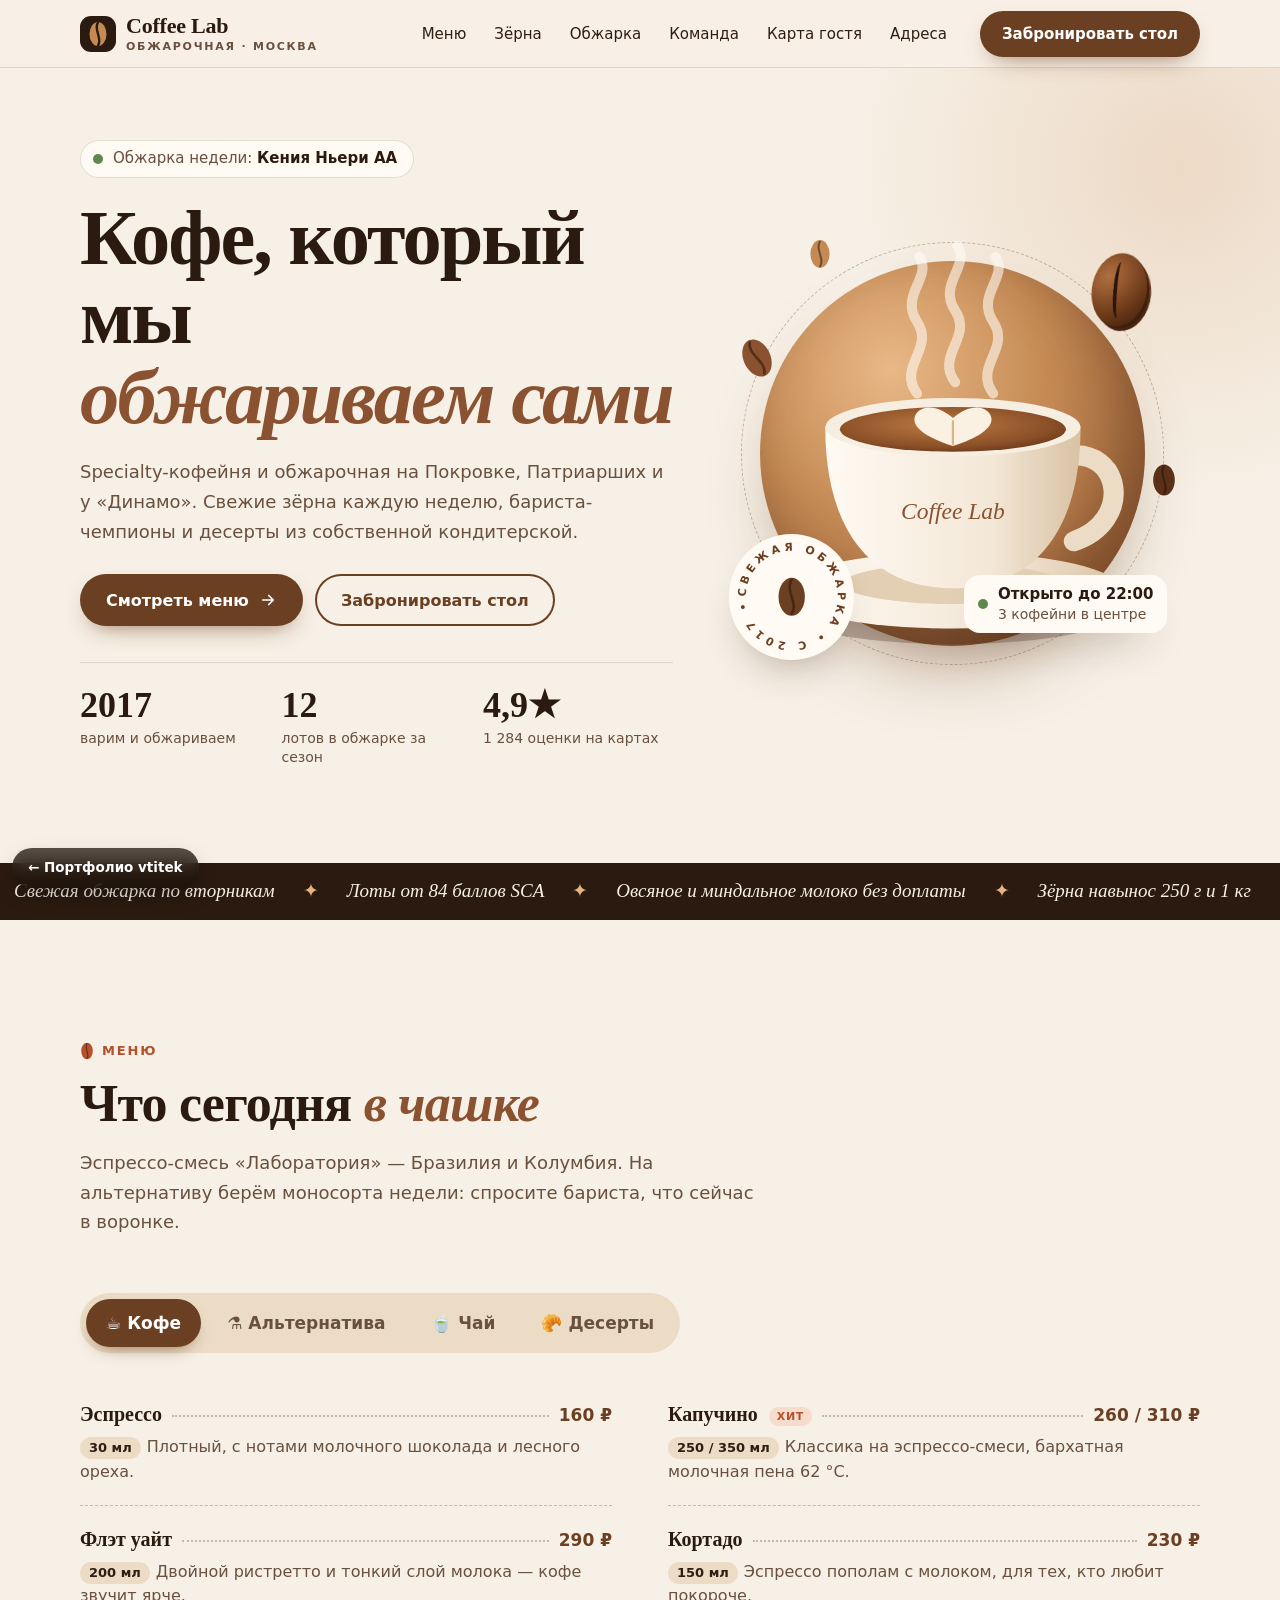
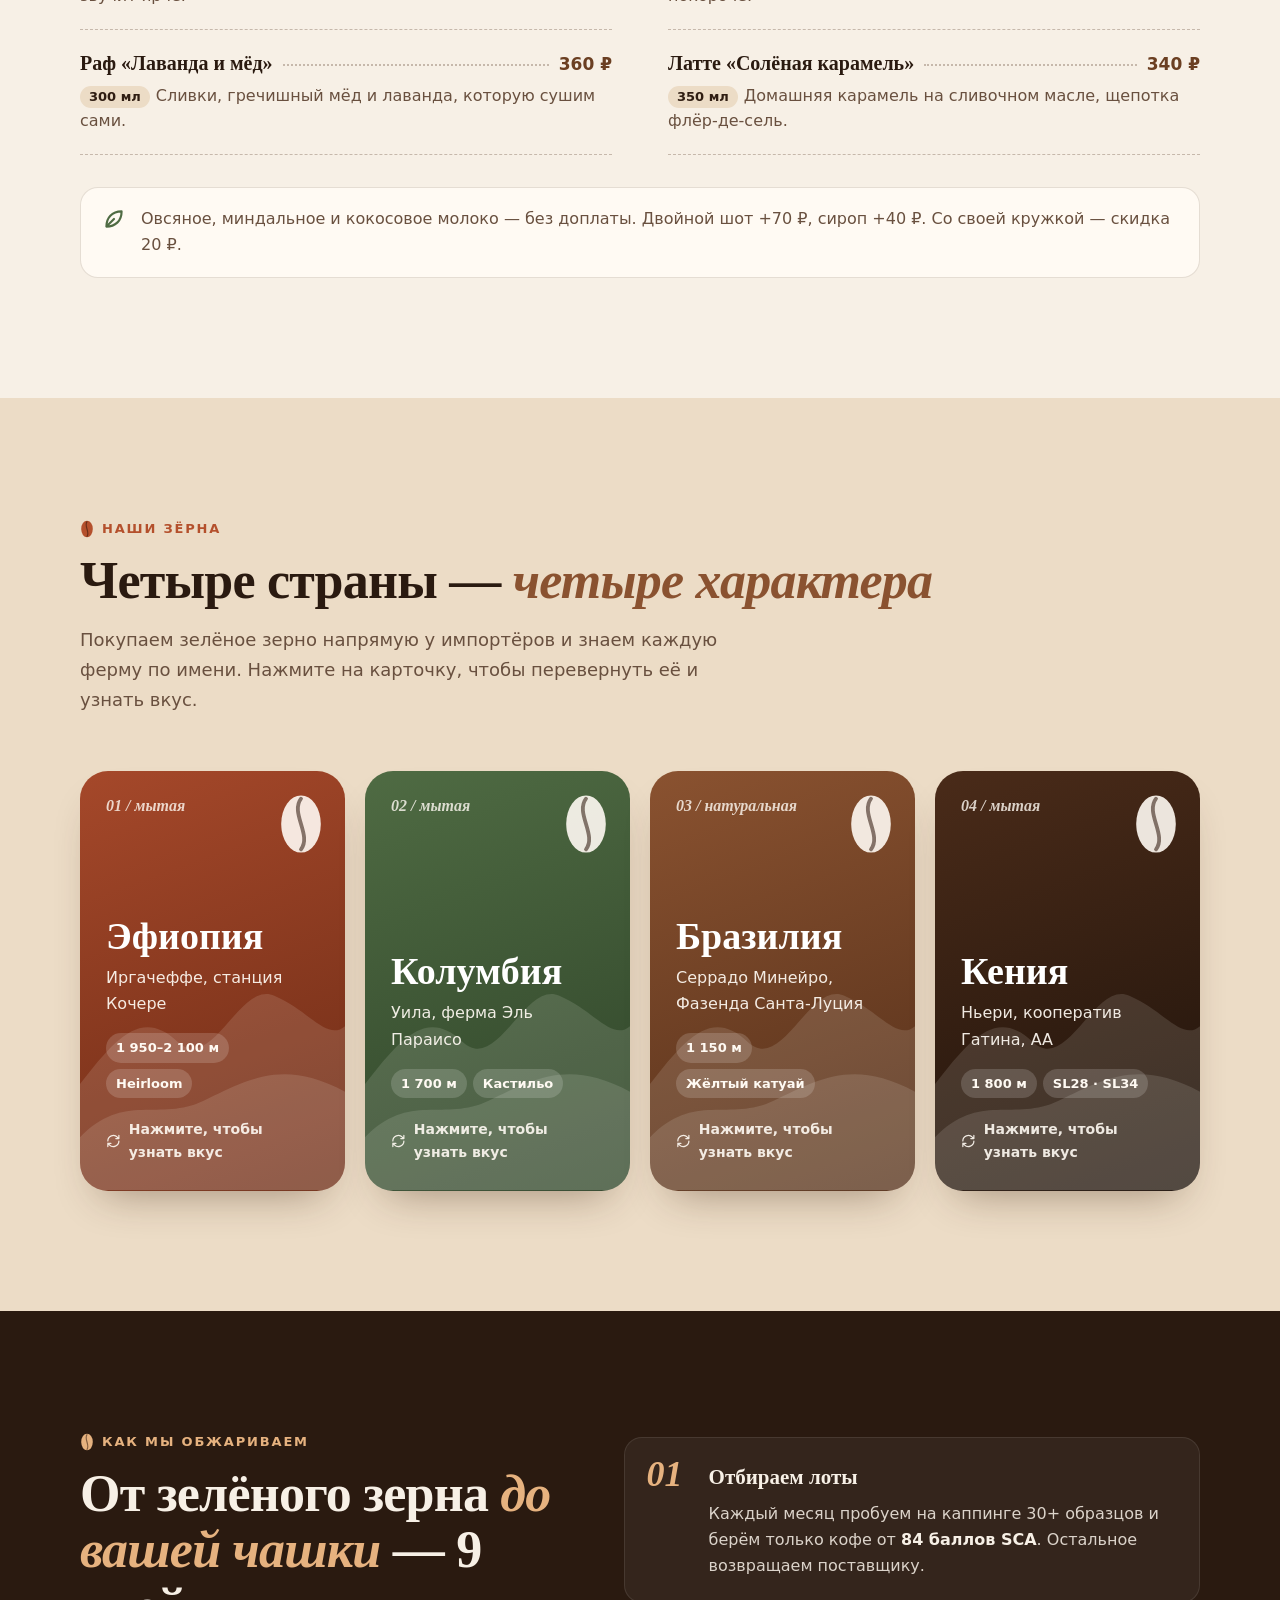
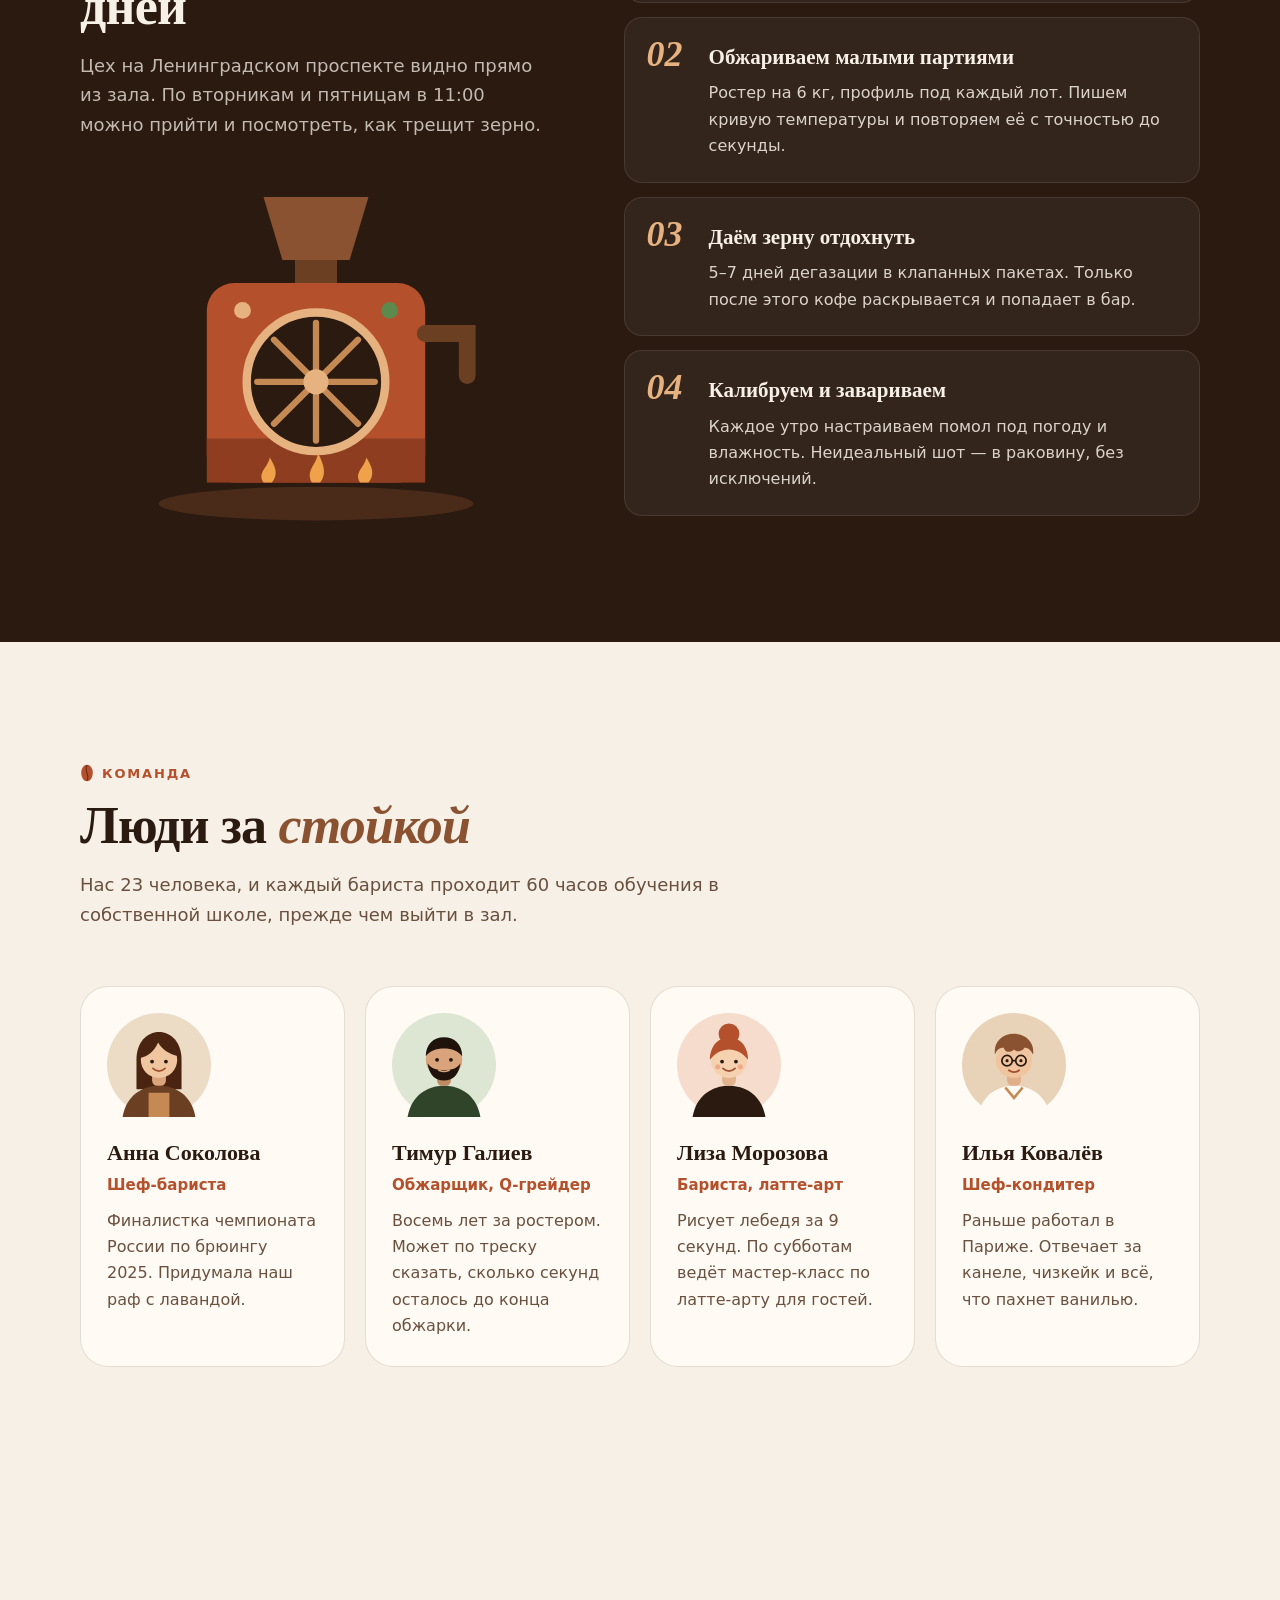
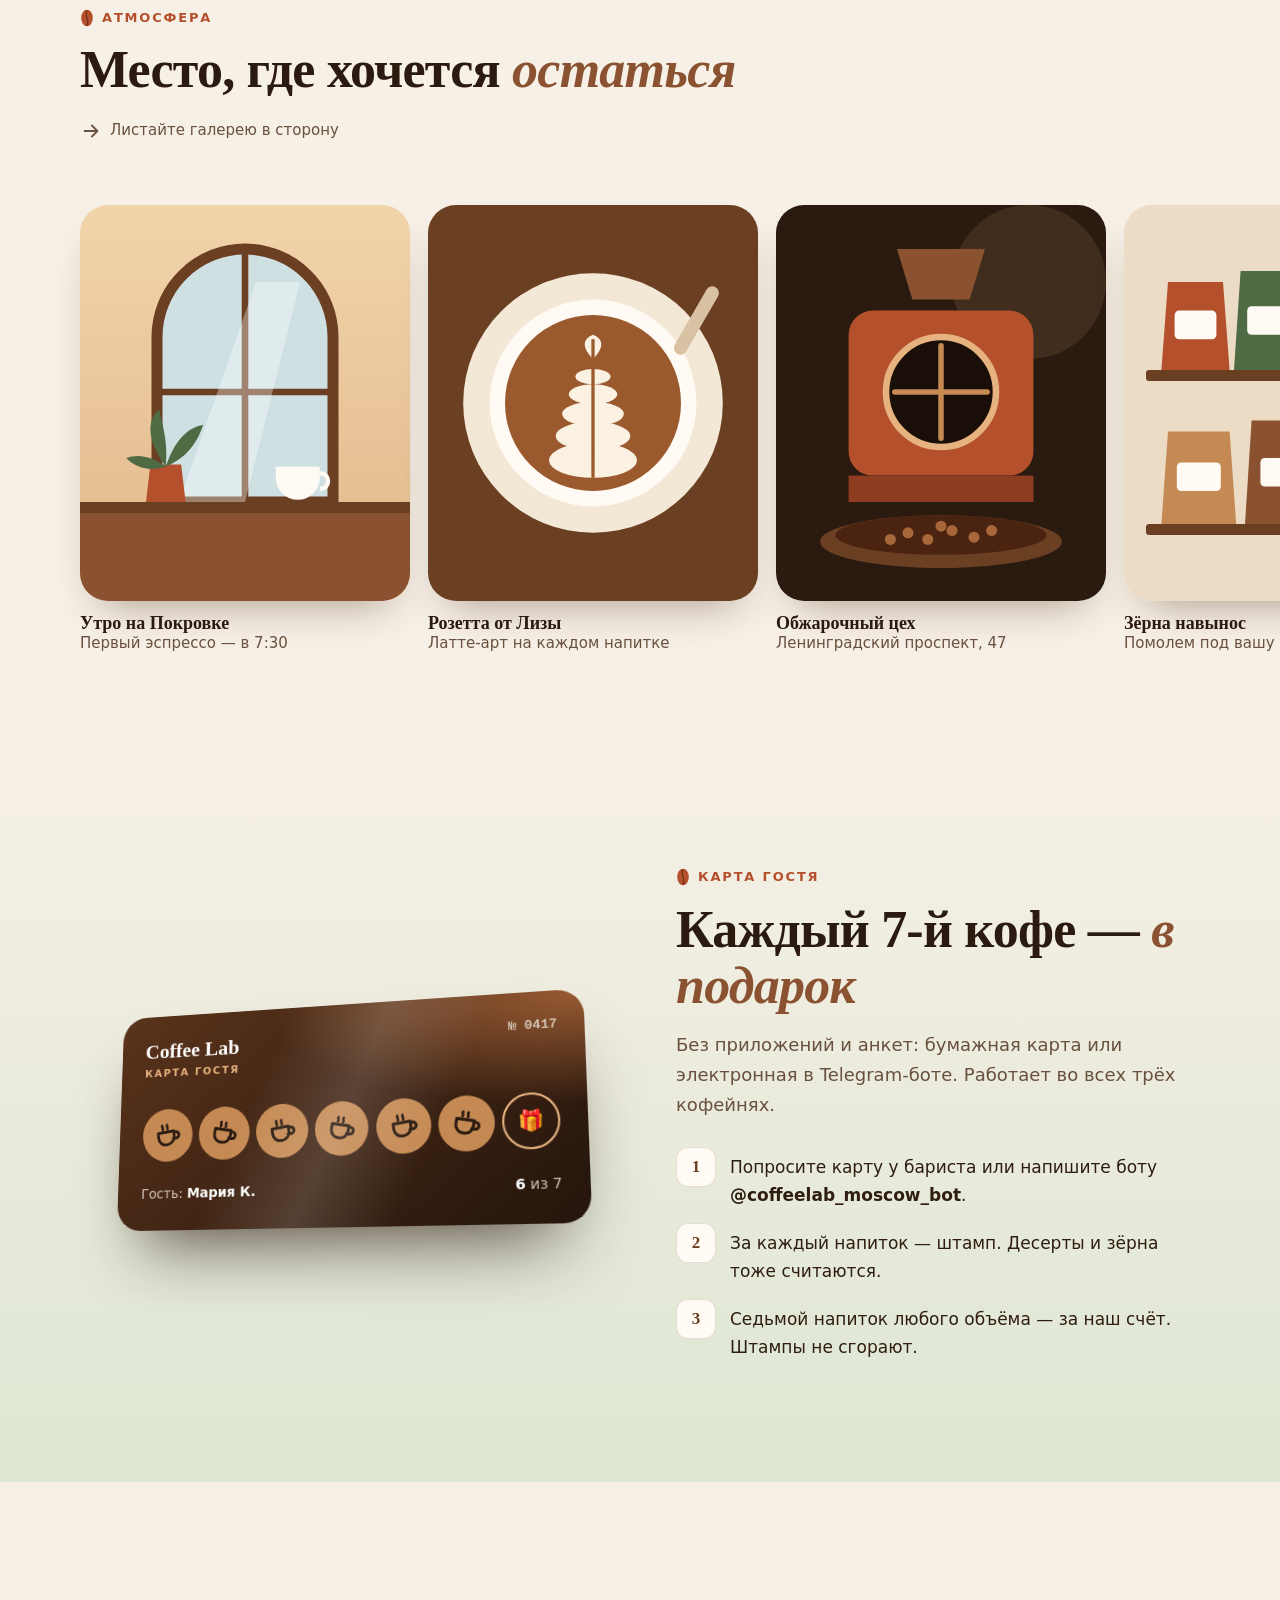
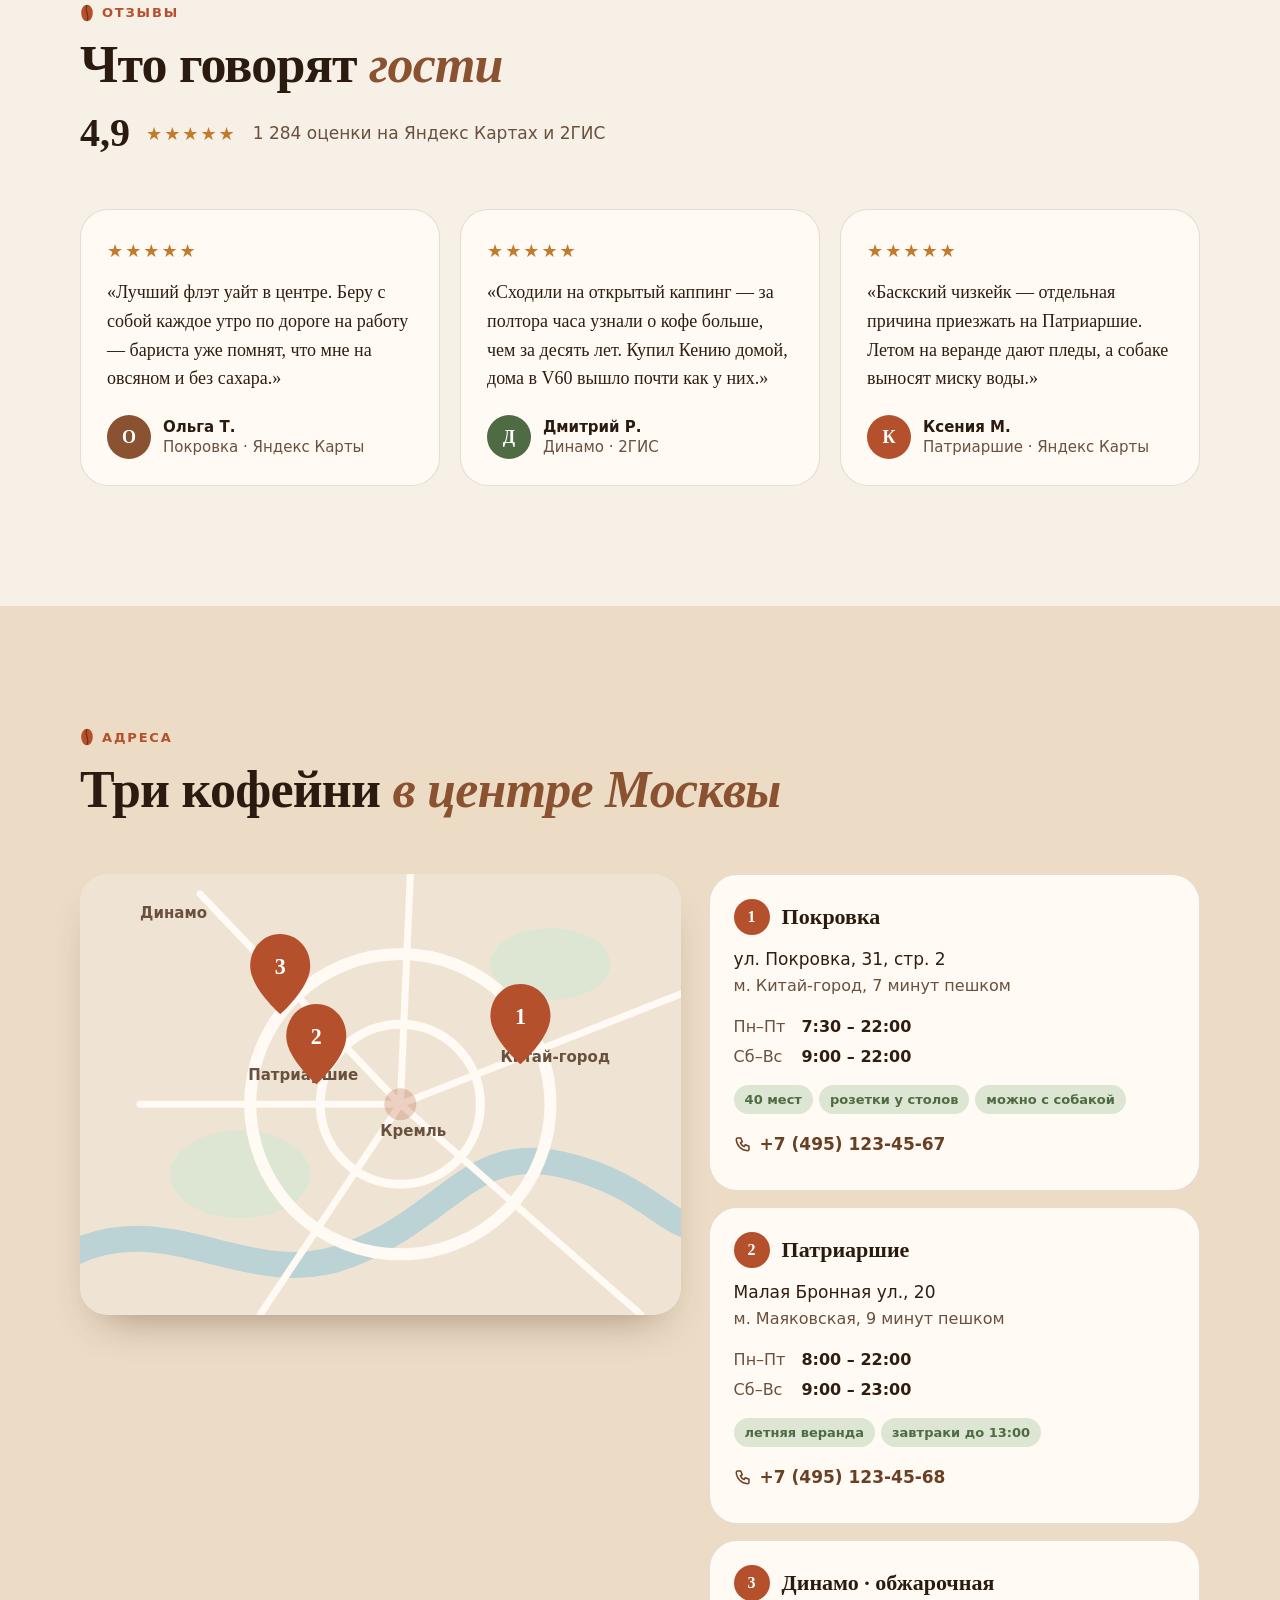
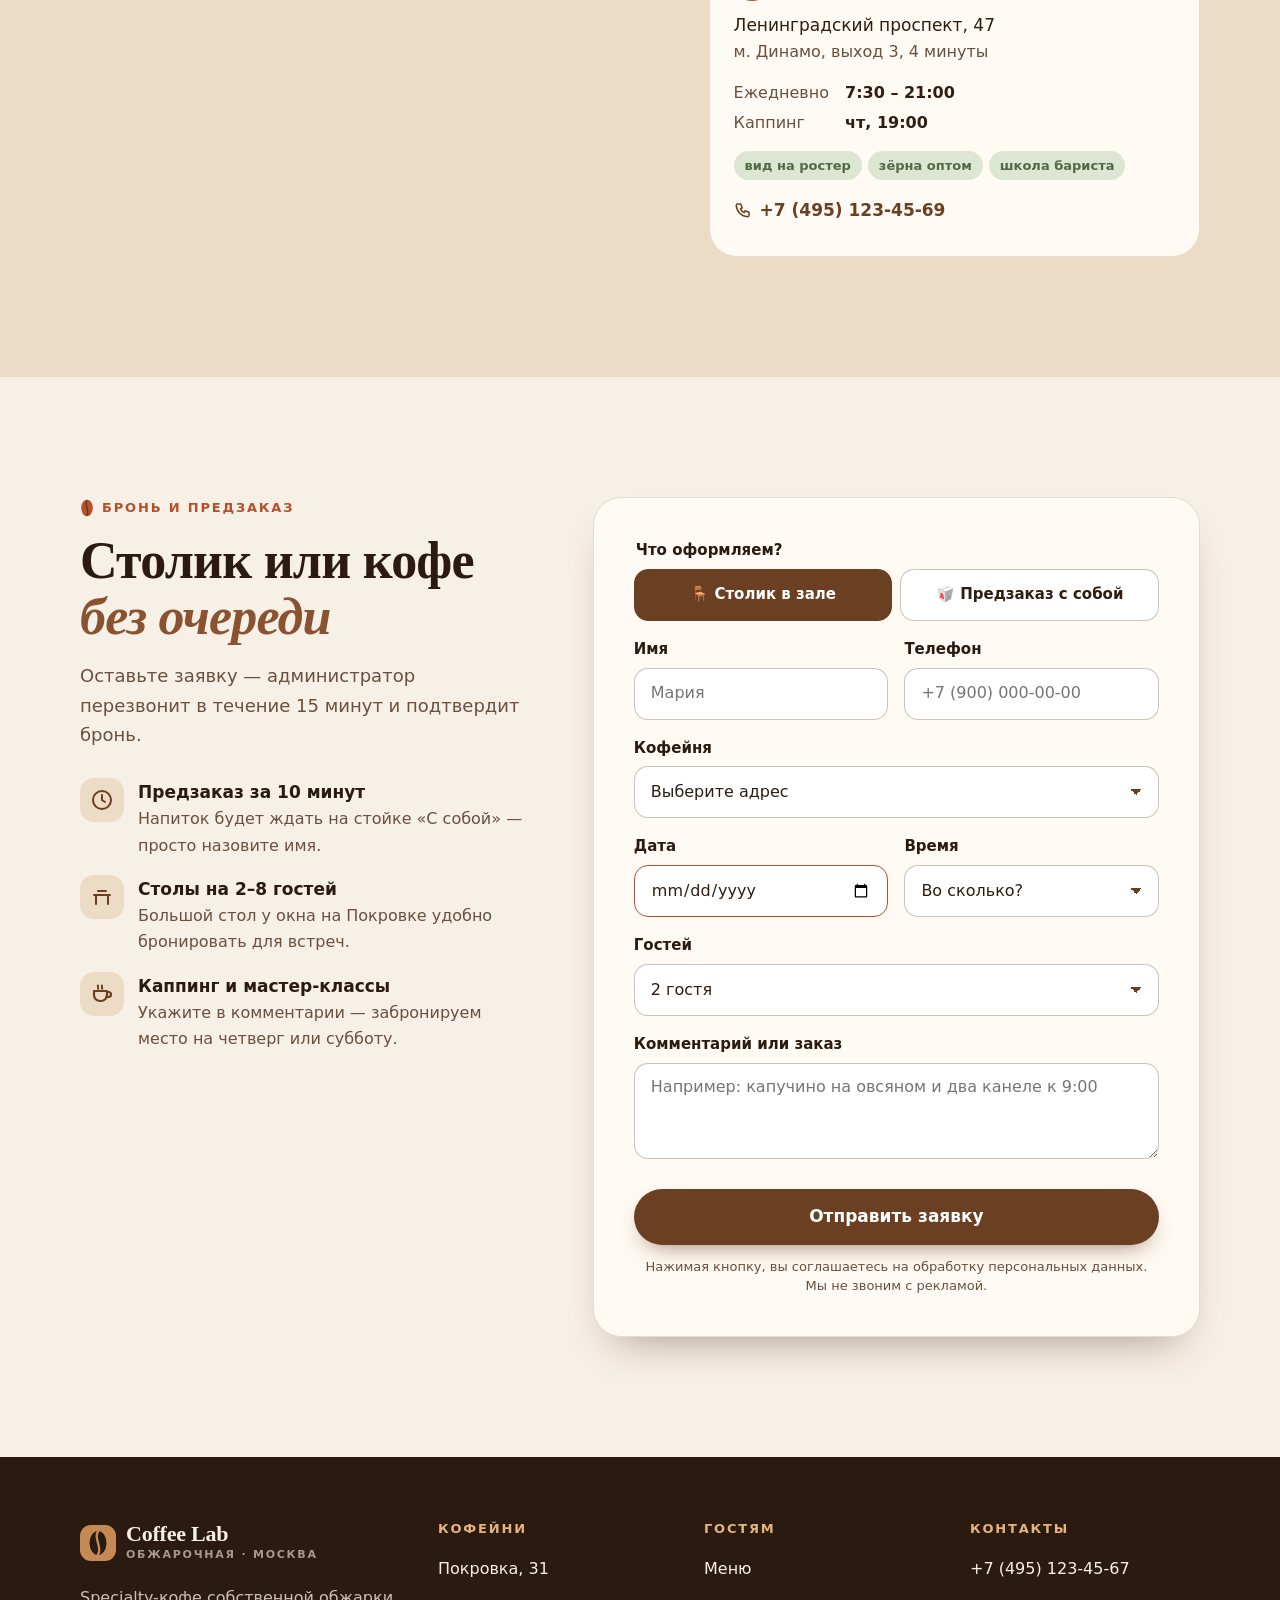
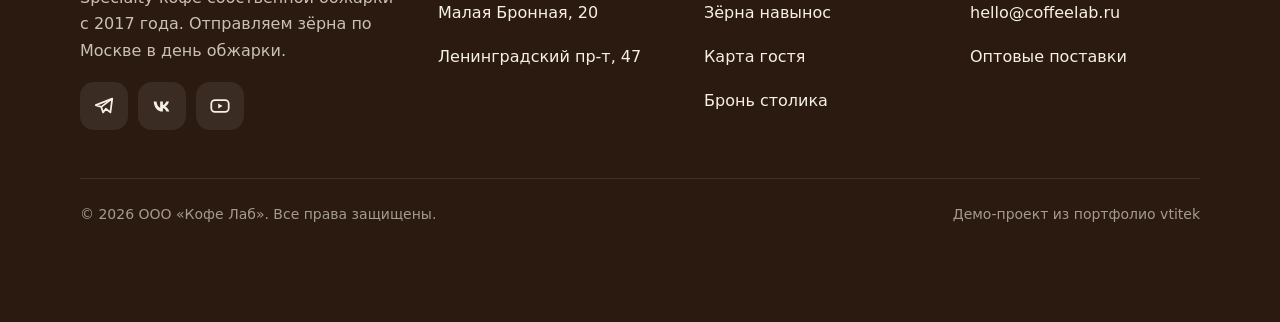
==== commit 08bbd0b2: "Hoplite working tree checkpoint" ====
--- a/works/coffee-lab.html
+++ b/works/coffee-lab.html
@@ -203,6 +203,7 @@
 @media (min-width:960px){.proc-grid{grid-template-columns:.9fr 1.1fr;gap:72px}}
 .roaster{width:100%;max-width:420px;margin:36px auto 0}
 .drum{transform-origin:200px 196px;animation:spin2d 6s linear infinite}
+.drum2{transform-origin:150px 170px;animation:spin2d 6s linear infinite}
 .flame{transform-box:fill-box;transform-origin:50% 100%;animation:flick .5s ease-in-out infinite alternate}
 @keyframes flick{to{transform:scaleY(.75)}}
 .steps{list-style:none;margin:0;padding:0;counter-reset:s;display:grid;gap:14px}
@@ -461,7 +462,7 @@
         <input class="sr" type="radio" name="menu" id="m2">
         <input class="sr" type="radio" name="menu" id="m3">
         <input class="sr" type="radio" name="menu" id="m4">
-        <div class="tabs" aria-hidden="false">
+        <div class="tabs">
           <label for="m1">☕ Кофе</label>
           <label for="m2">⚗️ Альтернатива</label>
           <label for="m3">🍵 Чай</label>
@@ -687,7 +688,7 @@
         <figcaption>Розетта от Лизы<span>Латте-арт на каждом напитке</span></figcaption>
       </figure></li>
       <li><figure>
-        <svg viewBox="0 0 300 360" role="img" aria-label="Ростер в обжарочном цехе"><rect width="300" height="360" fill="#2a1a10"/><circle cx="230" cy="70" r="70" fill="#e6b27f" opacity=".12"/><path d="M110 40h80l-14 46h-52z" fill="#8a5230"/><rect x="66" y="96" width="168" height="150" rx="22" fill="#b4502c"/><circle cx="150" cy="170" r="50" fill="#1a0f08" stroke="#e6b27f" stroke-width="6"/><g class="drum" style="transform-origin:150px 170px" stroke="#c58a54" stroke-width="5" stroke-linecap="round"><path d="M150 128v84M108 170h84"/></g><rect x="66" y="246" width="168" height="24" fill="#8f3d20"/><ellipse cx="150" cy="306" rx="110" ry="24" fill="#6b3f22"/><ellipse cx="150" cy="300" rx="96" ry="18" fill="#4a2410"/><g fill="#a8673a"><circle cx="120" cy="298" r="5"/><circle cx="138" cy="304" r="5"/><circle cx="160" cy="296" r="5"/><circle cx="180" cy="302" r="5"/><circle cx="150" cy="292" r="5"/><circle cx="196" cy="296" r="5"/><circle cx="104" cy="304" r="5"/></g></svg>
+        <svg viewBox="0 0 300 360" role="img" aria-label="Ростер в обжарочном цехе"><rect width="300" height="360" fill="#2a1a10"/><circle cx="230" cy="70" r="70" fill="#e6b27f" opacity=".12"/><path d="M110 40h80l-14 46h-52z" fill="#8a5230"/><rect x="66" y="96" width="168" height="150" rx="22" fill="#b4502c"/><circle cx="150" cy="170" r="50" fill="#1a0f08" stroke="#e6b27f" stroke-width="6"/><g class="drum2" stroke="#c58a54" stroke-width="5" stroke-linecap="round"><path d="M150 128v84M108 170h84"/></g><rect x="66" y="246" width="168" height="24" fill="#8f3d20"/><ellipse cx="150" cy="306" rx="110" ry="24" fill="#6b3f22"/><ellipse cx="150" cy="300" rx="96" ry="18" fill="#4a2410"/><g fill="#a8673a"><circle cx="120" cy="298" r="5"/><circle cx="138" cy="304" r="5"/><circle cx="160" cy="296" r="5"/><circle cx="180" cy="302" r="5"/><circle cx="150" cy="292" r="5"/><circle cx="196" cy="296" r="5"/><circle cx="104" cy="304" r="5"/></g></svg>
         <figcaption>Обжарочный цех<span>Ленинградский проспект, 47</span></figcaption>
       </figure></li>
       <li><figure>
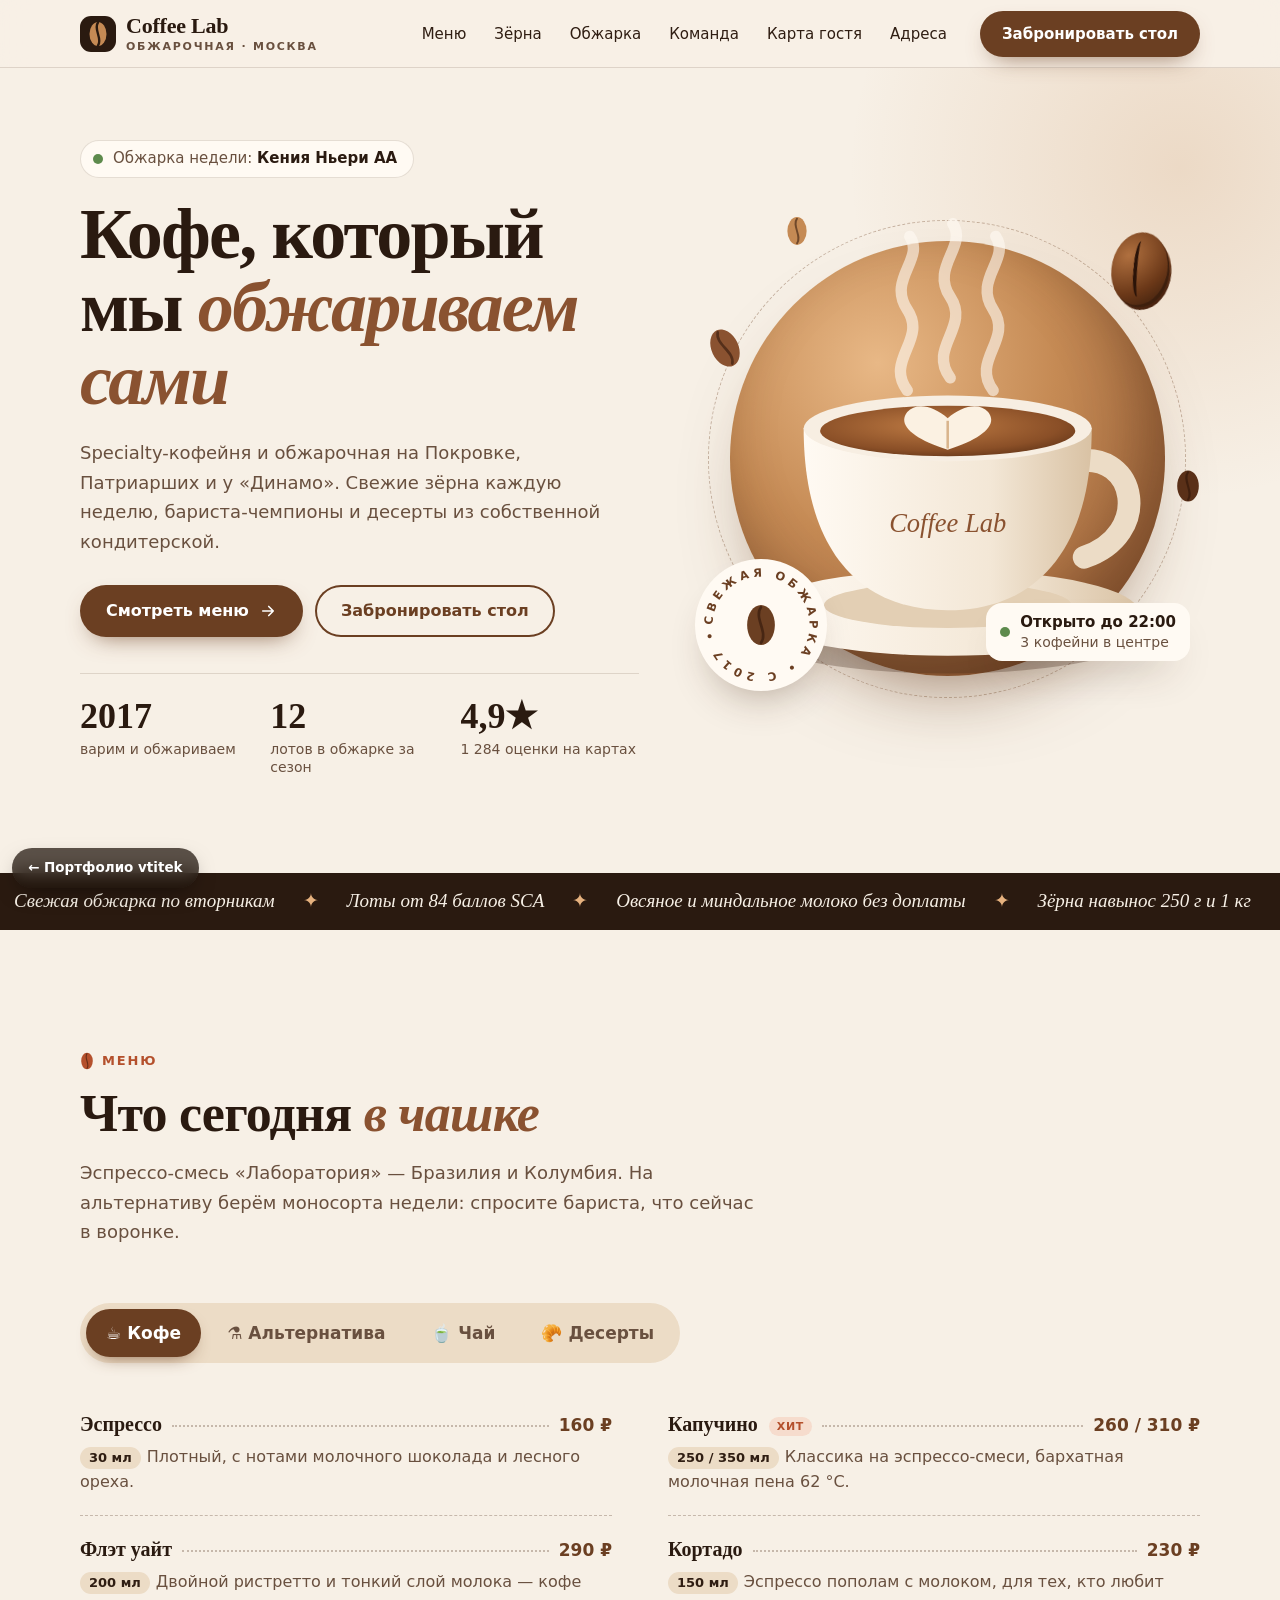
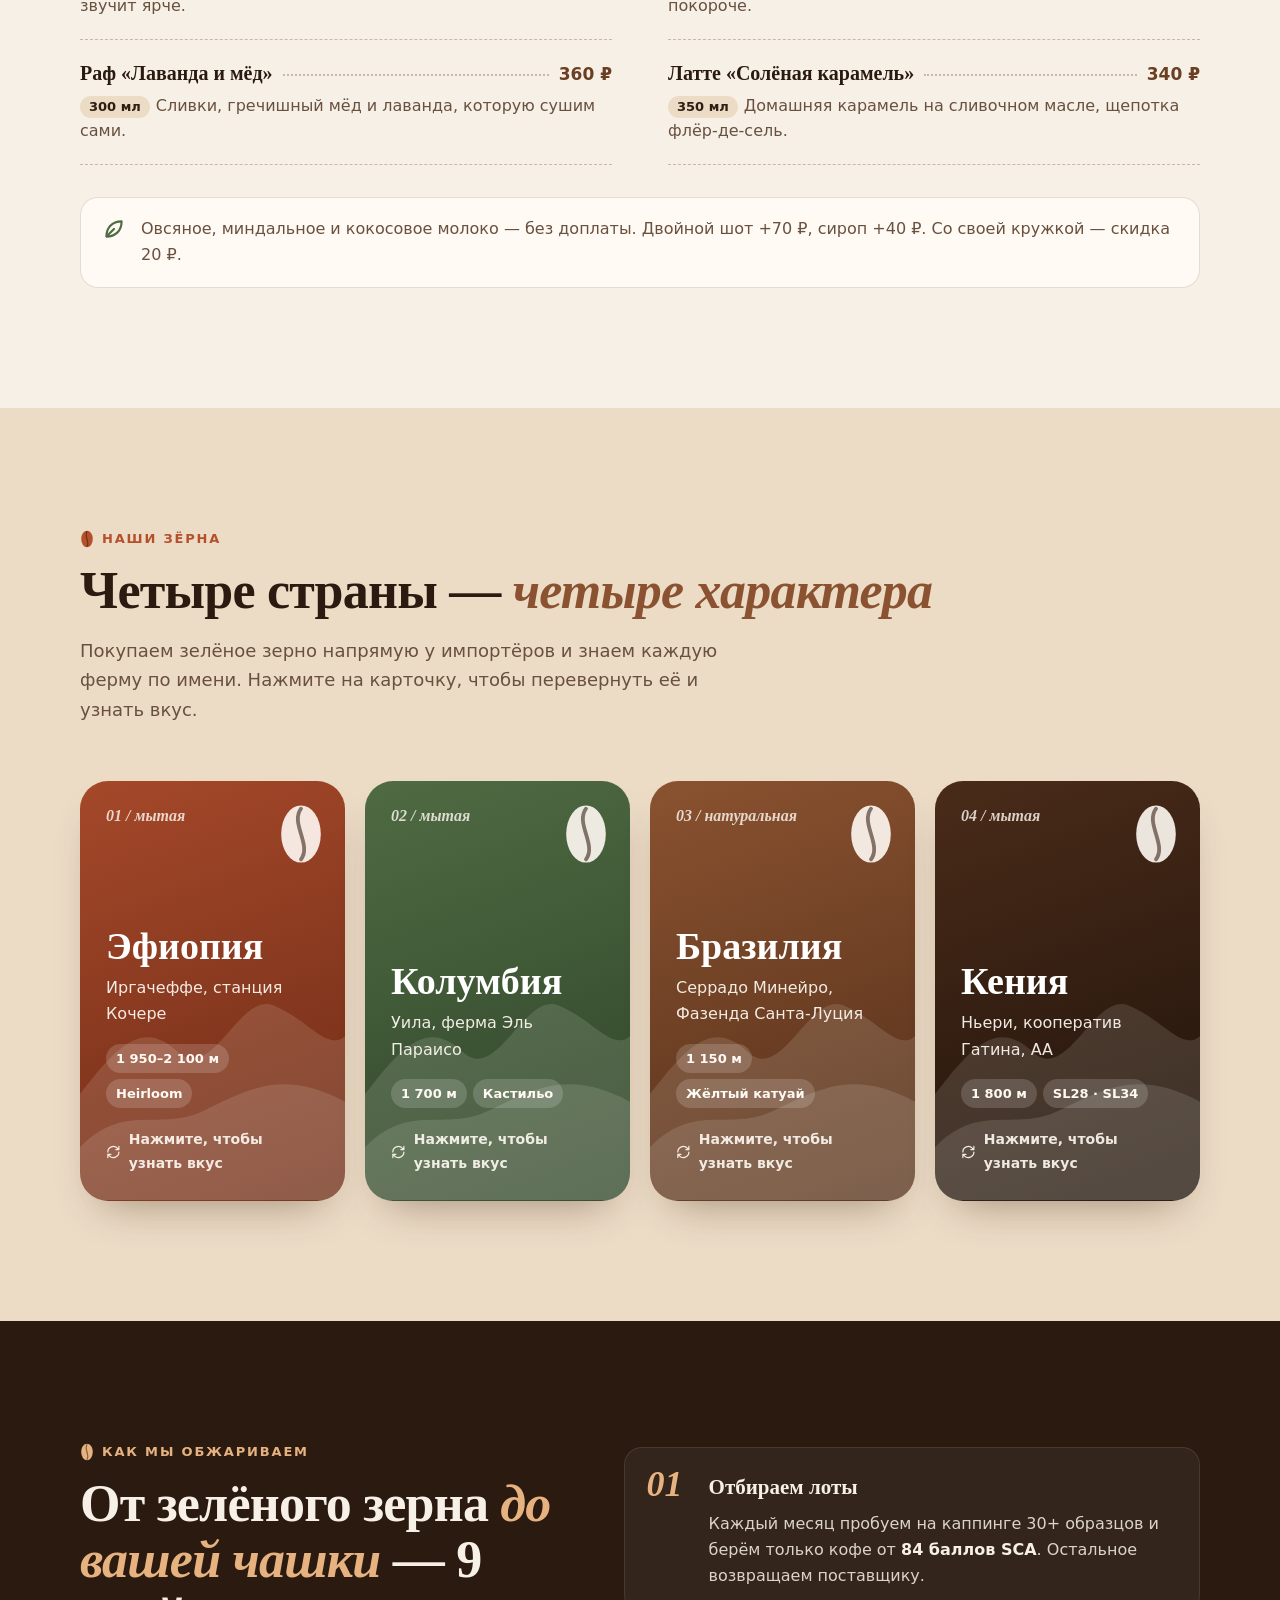
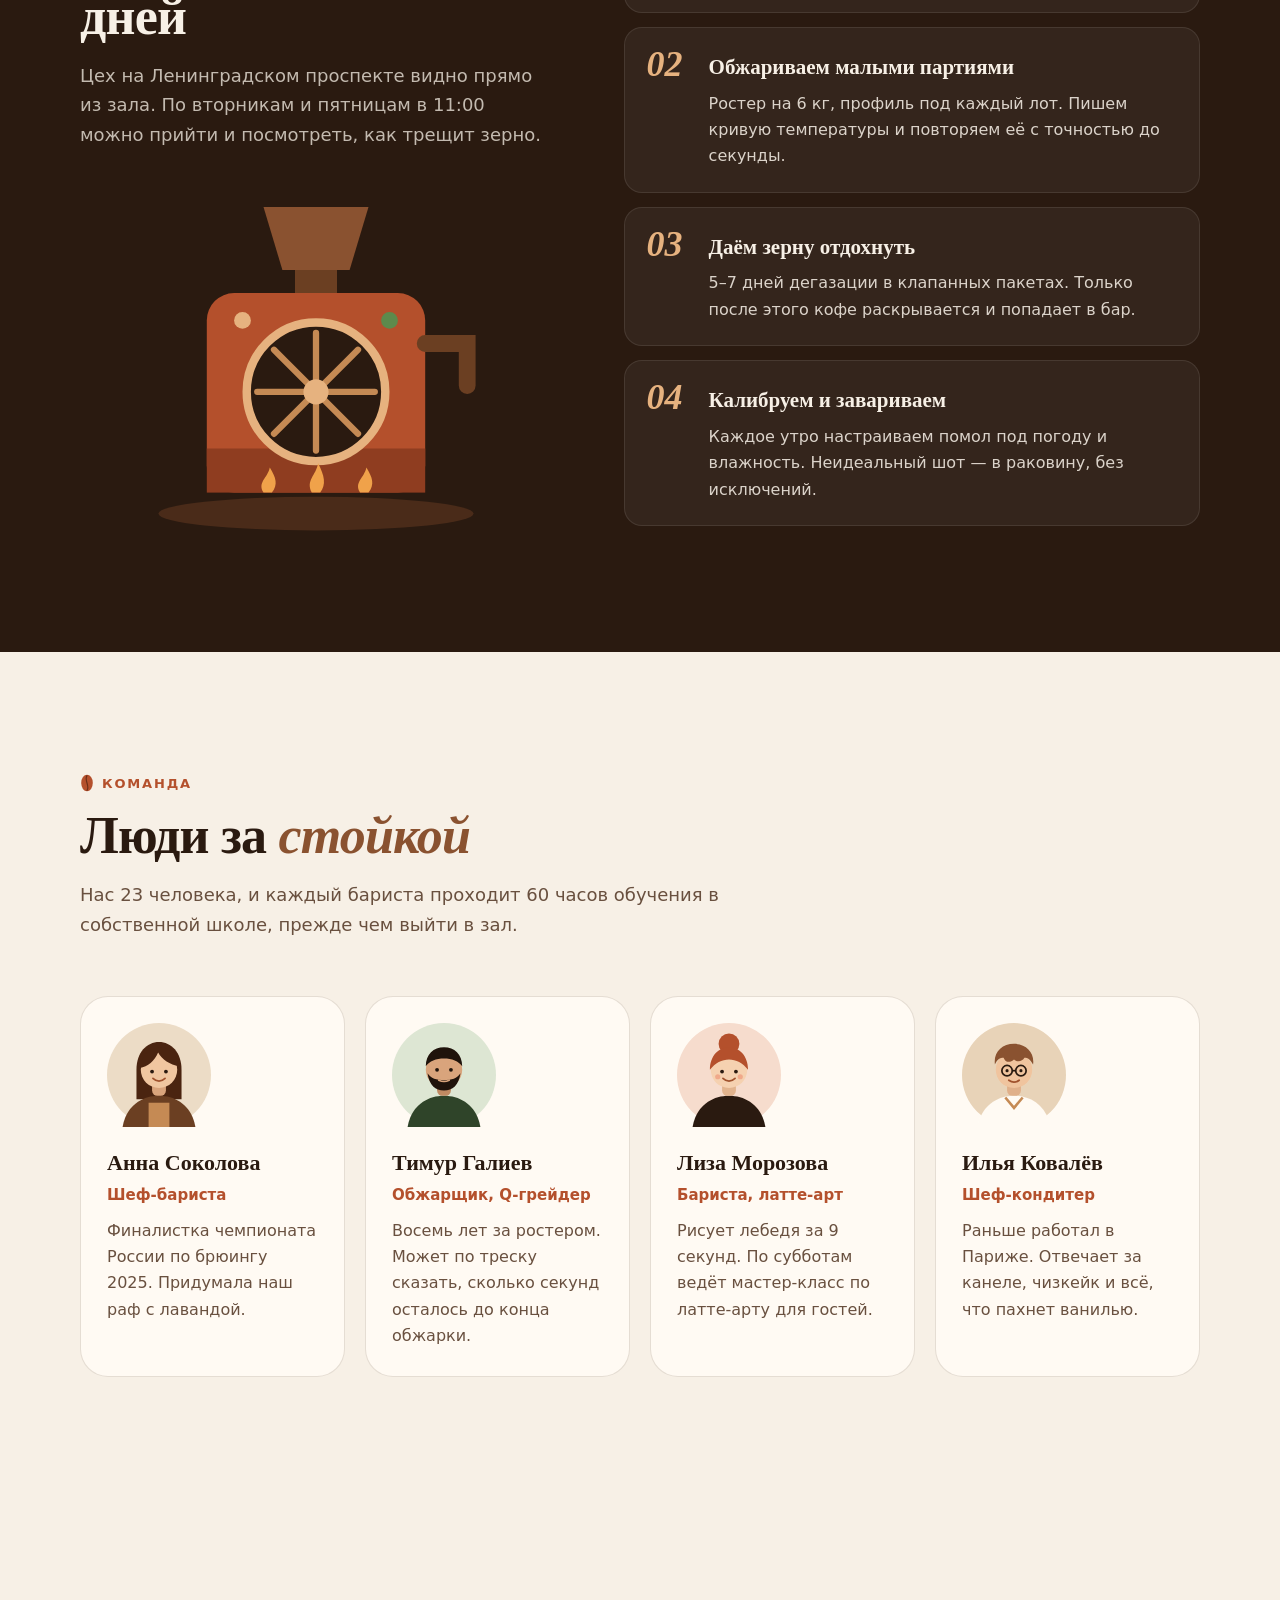
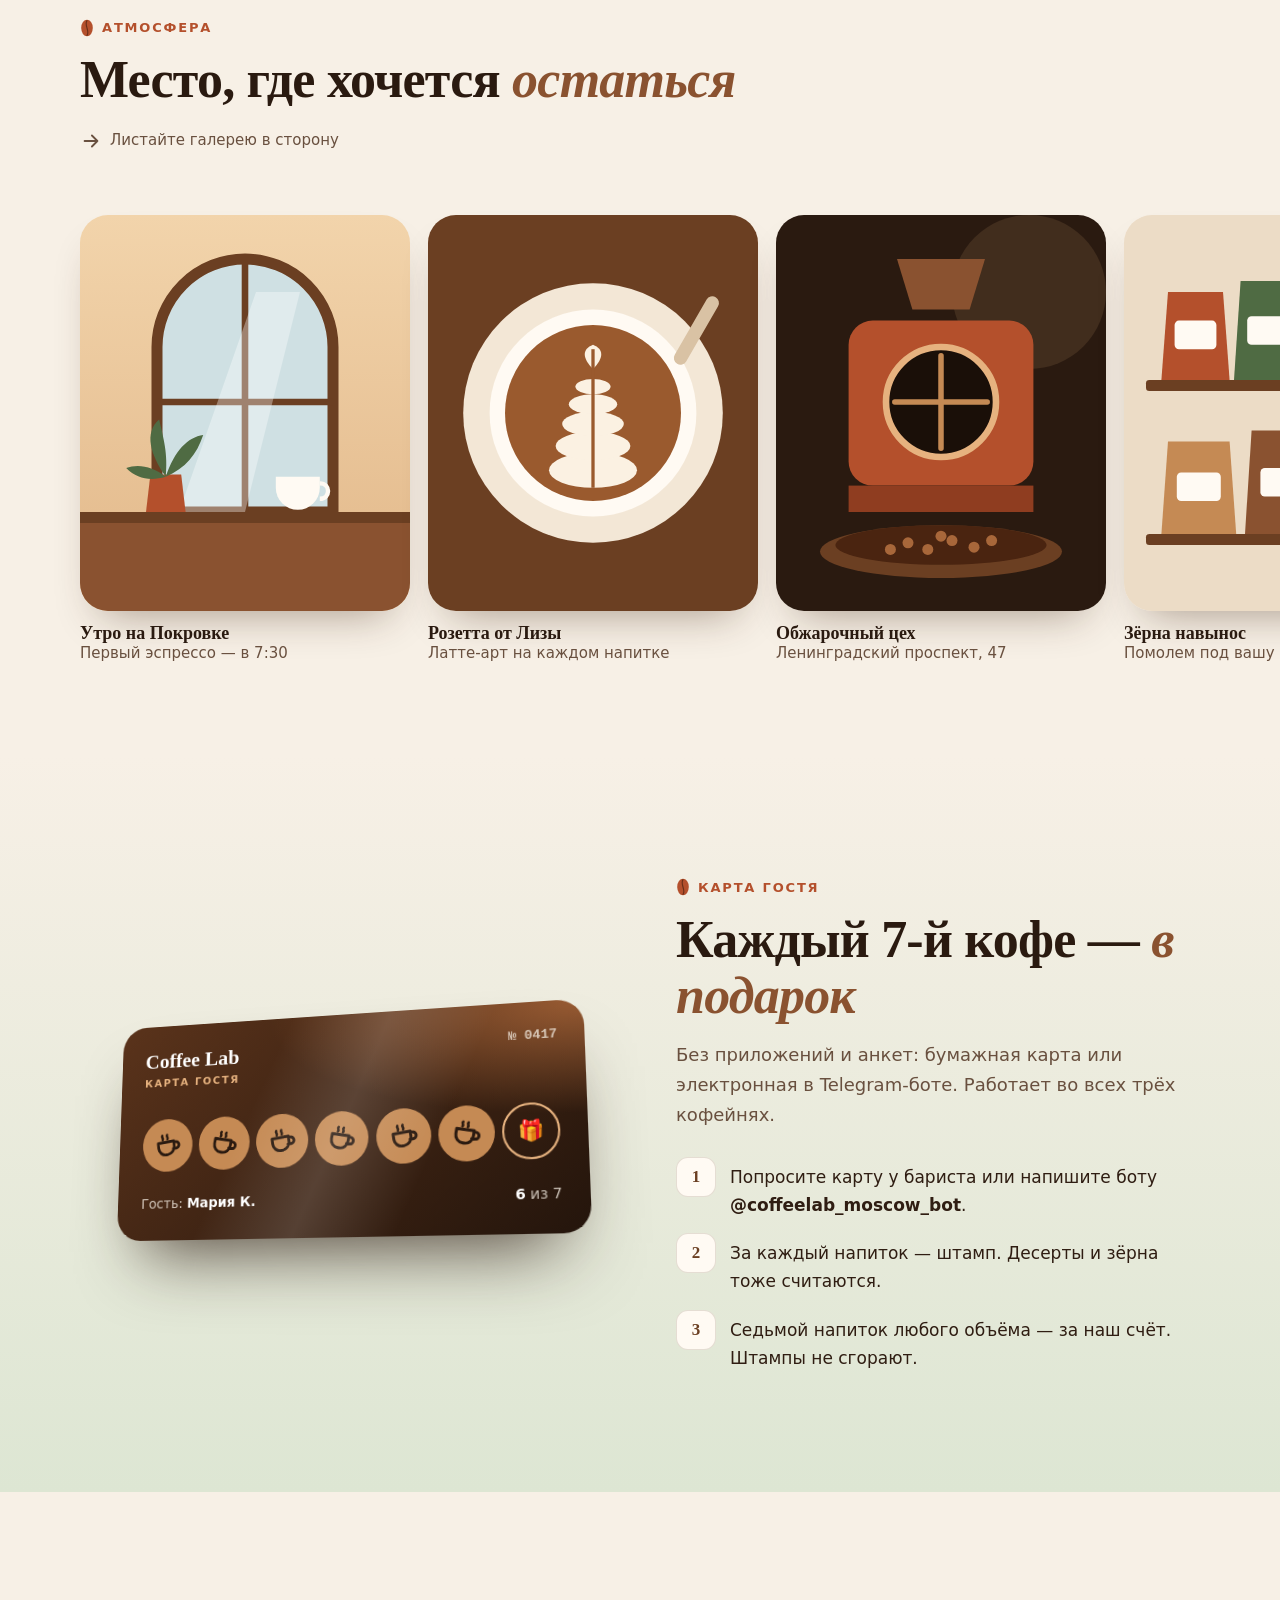
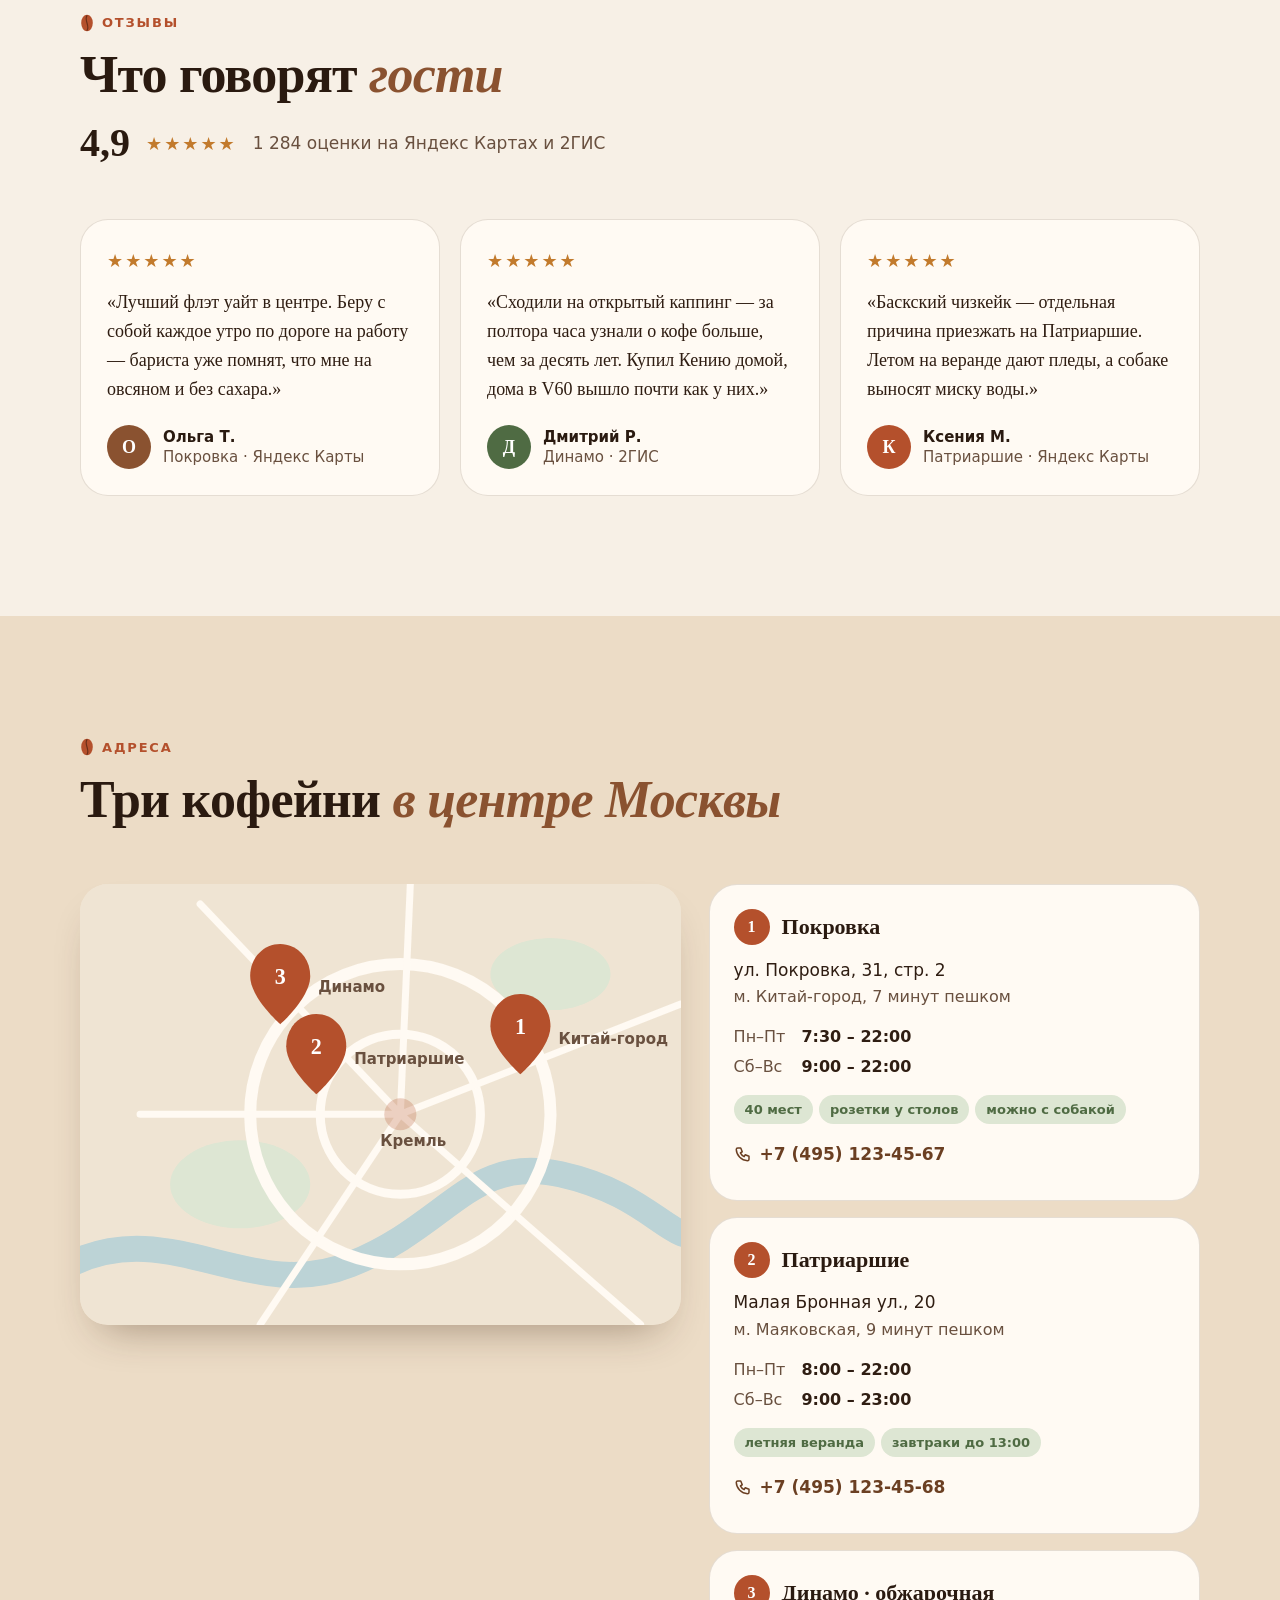
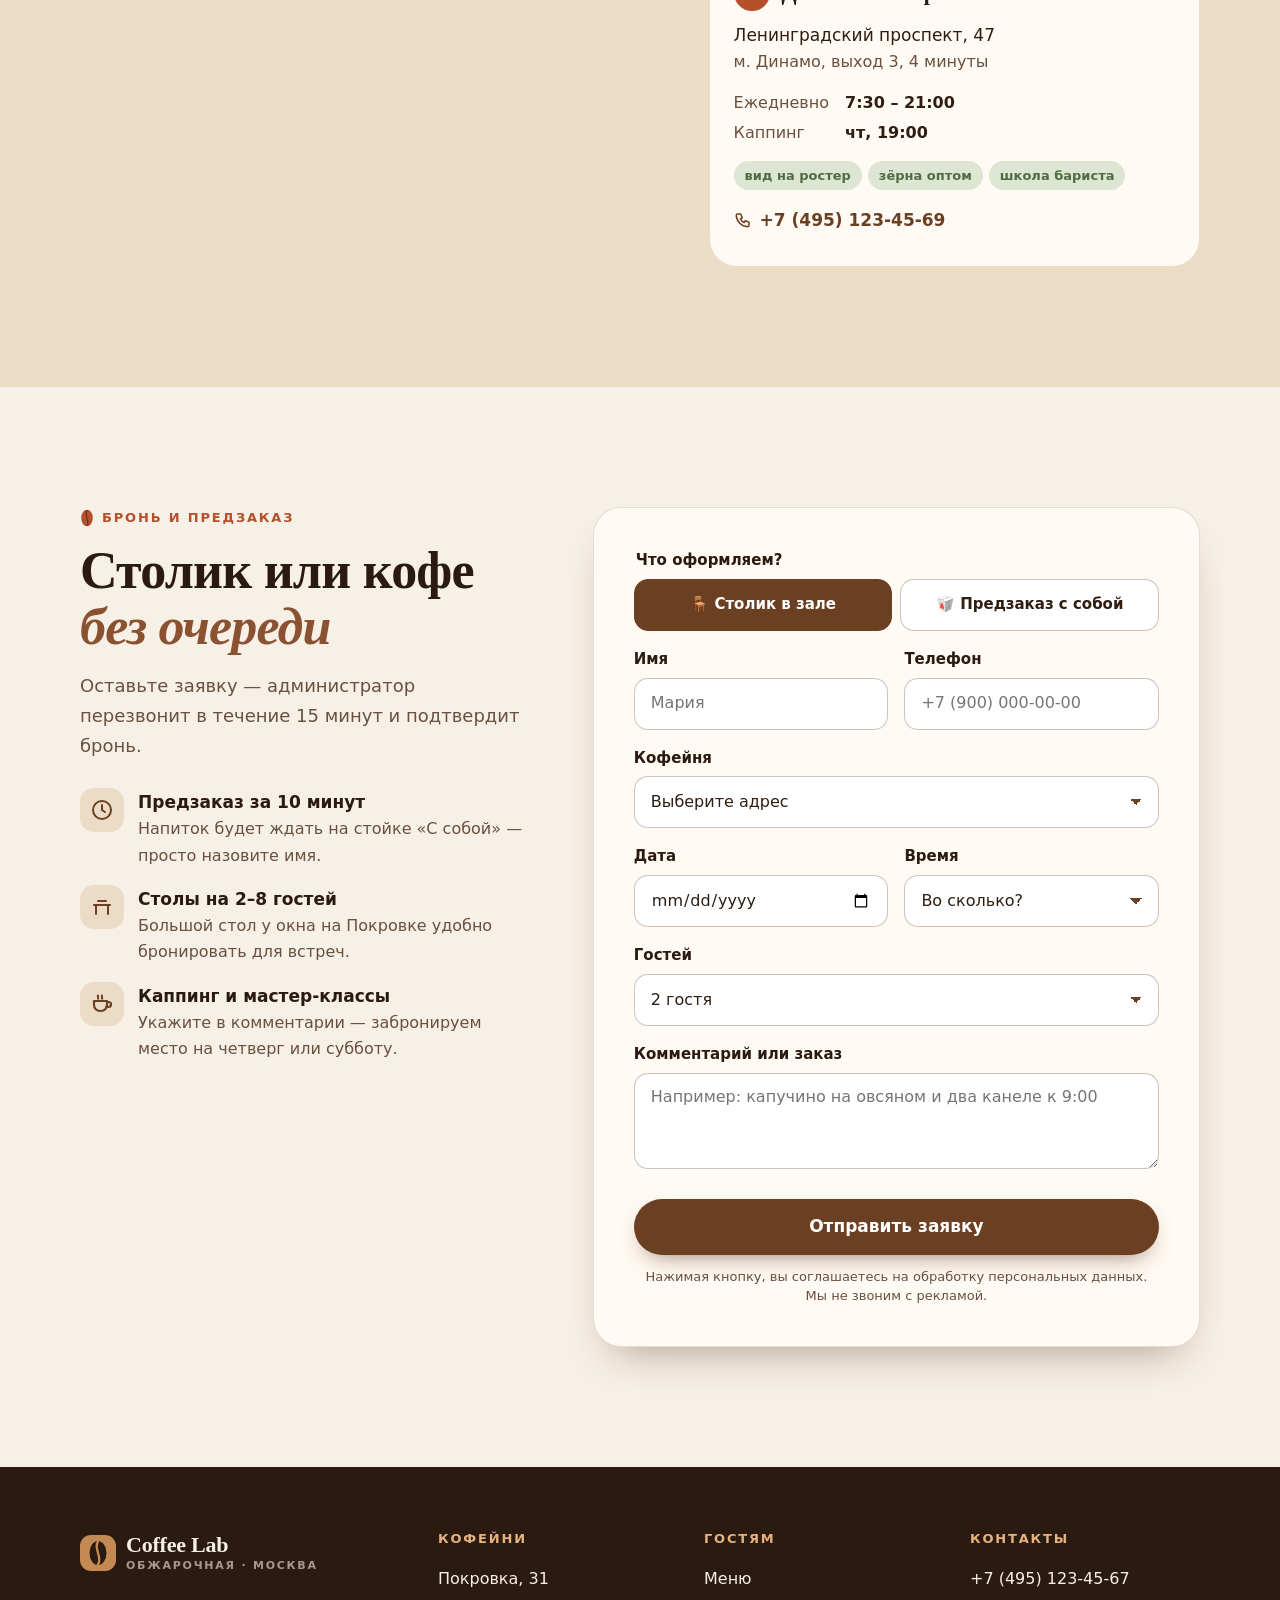
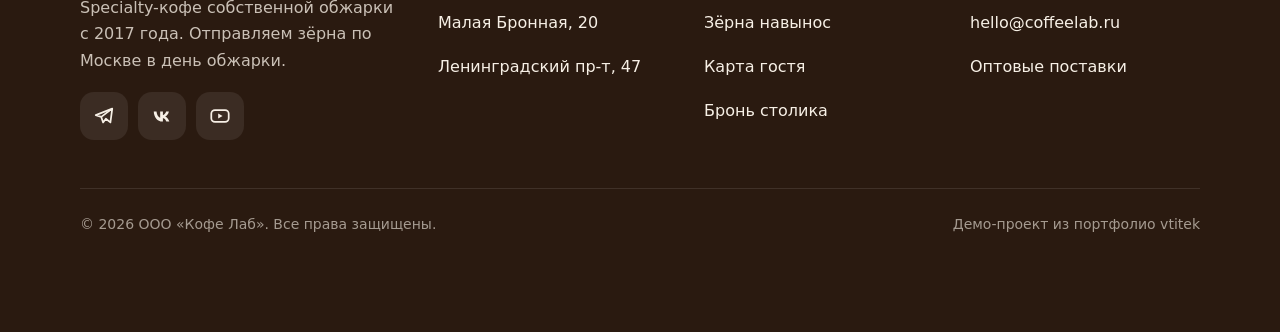
==== commit f2637d5f: "Hoplite working tree checkpoint" ====
--- a/works/coffee-lab.html
+++ b/works/coffee-lab.html
@@ -83,14 +83,14 @@
 /* hero */
 .hero{position:relative;overflow:hidden;padding-block:clamp(32px,6vw,72px) clamp(56px,8vw,96px)}
 .hero::before{content:"";position:absolute;width:720px;height:720px;right:-260px;top:-260px;border-radius:50%;background:radial-gradient(circle,rgba(197,138,84,.22),transparent 65%);pointer-events:none}
-.hero-grid{position:relative;display:grid;gap:40px;align-items:center}
-@media (min-width:920px){.hero-grid{grid-template-columns:1.05fr .95fr;gap:56px}}
+.hero-grid{position:relative;display:grid;grid-template-columns:minmax(0,1fr);gap:40px;align-items:center}
+@media (min-width:920px){.hero-grid{grid-template-columns:minmax(0,1.05fr) minmax(0,.95fr);gap:56px}}
 .pill{display:inline-flex;align-items:center;gap:10px;padding:8px 16px 8px 12px;border-radius:999px;background:var(--foam);border:1px solid var(--line);font-size:.9375rem;color:var(--muted);line-height:1.3}
 .pill b{color:var(--espresso);font-weight:600}
 .dot{flex:none;width:10px;height:10px;border-radius:50%;background:#5d8a4c;box-shadow:0 0 0 0 rgba(93,138,76,.6);animation:pulse 2.2s infinite}
 @keyframes pulse{70%{box-shadow:0 0 0 10px rgba(93,138,76,0)}100%{box-shadow:0 0 0 0 rgba(93,138,76,0)}}
-.hero h1{font-size:clamp(2.5rem,9.4vw,4.9rem);line-height:1.02;letter-spacing:-.025em;margin:20px 0 20px}
-.hero h1 em{font-style:italic;color:var(--brown-2);white-space:nowrap}
+.hero h1{font-size:clamp(2.4rem,9vw,4.5rem);line-height:1.02;letter-spacing:-.025em;margin:20px 0 20px}
+.hero h1 em{font-style:italic;color:var(--brown-2)}
 .hero .lead{margin-top:0}
 .hero-cta{display:flex;flex-wrap:wrap;gap:12px;margin-top:28px}
 .hero-cta .btn{flex:1 1 200px}
@@ -162,7 +162,8 @@
 .beans-grid{display:grid;gap:20px}
 @media (min-width:640px){.beans-grid{grid-template-columns:1fr 1fr}}
 @media (min-width:1120px){.beans-grid{grid-template-columns:repeat(4,1fr)}}
-.flip{position:relative;height:420px;perspective:1200px}
+.flip{position:relative;height:360px;perspective:1200px}
+@media (min-width:640px){.flip{height:420px}}
 .flip-inner{display:block;position:relative;height:100%;transform-style:preserve-3d;transition:transform .8s cubic-bezier(.2,.7,.2,1);cursor:pointer;border-radius:var(--r-lg)}
 .flip input:checked+.flip-inner{transform:rotateY(180deg)}
 @media (hover:hover){.flip:hover .flip-inner{transform:rotateY(180deg)}}
@@ -315,7 +316,7 @@
 .field select{background-image:linear-gradient(45deg,transparent 50%,var(--brown) 50%),linear-gradient(135deg,var(--brown) 50%,transparent 50%);background-position:calc(100% - 22px) 50%,calc(100% - 16px) 50%;background-size:6px 6px;background-repeat:no-repeat;padding-right:40px}
 .field textarea{min-height:96px;resize:vertical}
 .field input:focus,.field select:focus,.field textarea:focus{outline:none;border-color:var(--brown);box-shadow:0 0 0 4px rgba(197,138,84,.3)}
-.field input:not(:placeholder-shown):invalid{border-color:var(--terra)}
+.field input[type=tel]:not(:placeholder-shown):invalid,.field input[type=text]:not(:placeholder-shown):invalid{border-color:var(--terra)}
 .fs{border:0;padding:0;margin:0;min-width:0}
 .seg{display:grid;grid-template-columns:1fr 1fr;gap:8px}
 .seg label{display:flex;align-items:center;justify-content:center;text-align:center;min-height:52px;padding:6px 12px;border-radius:14px;border:1.5px solid var(--line-2);background:#fff;font-weight:600;font-size:.9375rem;line-height:1.25;cursor:pointer}
@@ -765,7 +766,7 @@
             <path d="M-10 380C90 330 170 420 270 380s120-110 210-90 110 70 140 60" fill="none" stroke="#bcd3d6" stroke-width="26" stroke-linecap="round"/>
             <g fill="none" stroke="#fffaf3" stroke-linecap="round"><circle cx="320" cy="230" r="150" stroke-width="12"/><circle cx="320" cy="230" r="80" stroke-width="9"/><path d="M320 230L120 20M320 230L330 0M320 230L600 120M320 230L560 440M320 230L60 230M320 230L180 440" stroke-width="7"/></g>
             <circle cx="320" cy="230" r="16" fill="#b4502c" opacity=".25"/>
-            <g font-family="system-ui,sans-serif" font-size="15" fill="#69503f" font-weight="600"><text x="300" y="262">Кремль</text><text x="60" y="44">Динамо</text><text x="168" y="206">Патриаршие</text><text x="420" y="188">Китай-город</text></g>
+            <g font-family="system-ui,sans-serif" font-size="15" fill="#69503f" font-weight="600"><text x="300" y="262">Кремль</text><text x="238" y="108">Динамо</text><text x="274" y="180">Патриаршие</text><text x="478" y="160">Китай-город</text></g>
             <g class="pin"><path d="M170 92c0-19 14-32 30-32s30 13 30 32c0 22-30 48-30 48s-30-26-30-48z" fill="#b4502c"/><text x="200" y="100" text-anchor="middle" font-family="Georgia,serif" font-weight="700" font-size="22" fill="#fff">3</text></g>
             <g class="pin"><path d="M206 162c0-19 14-32 30-32s30 13 30 32c0 22-30 48-30 48s-30-26-30-48z" fill="#b4502c"/><text x="236" y="170" text-anchor="middle" font-family="Georgia,serif" font-weight="700" font-size="22" fill="#fff">2</text></g>
             <g class="pin"><path d="M410 142c0-19 14-32 30-32s30 13 30 32c0 22-30 48-30 48s-30-26-30-48z" fill="#b4502c"/><text x="440" y="150" text-anchor="middle" font-family="Georgia,serif" font-weight="700" font-size="22" fill="#fff">1</text></g>
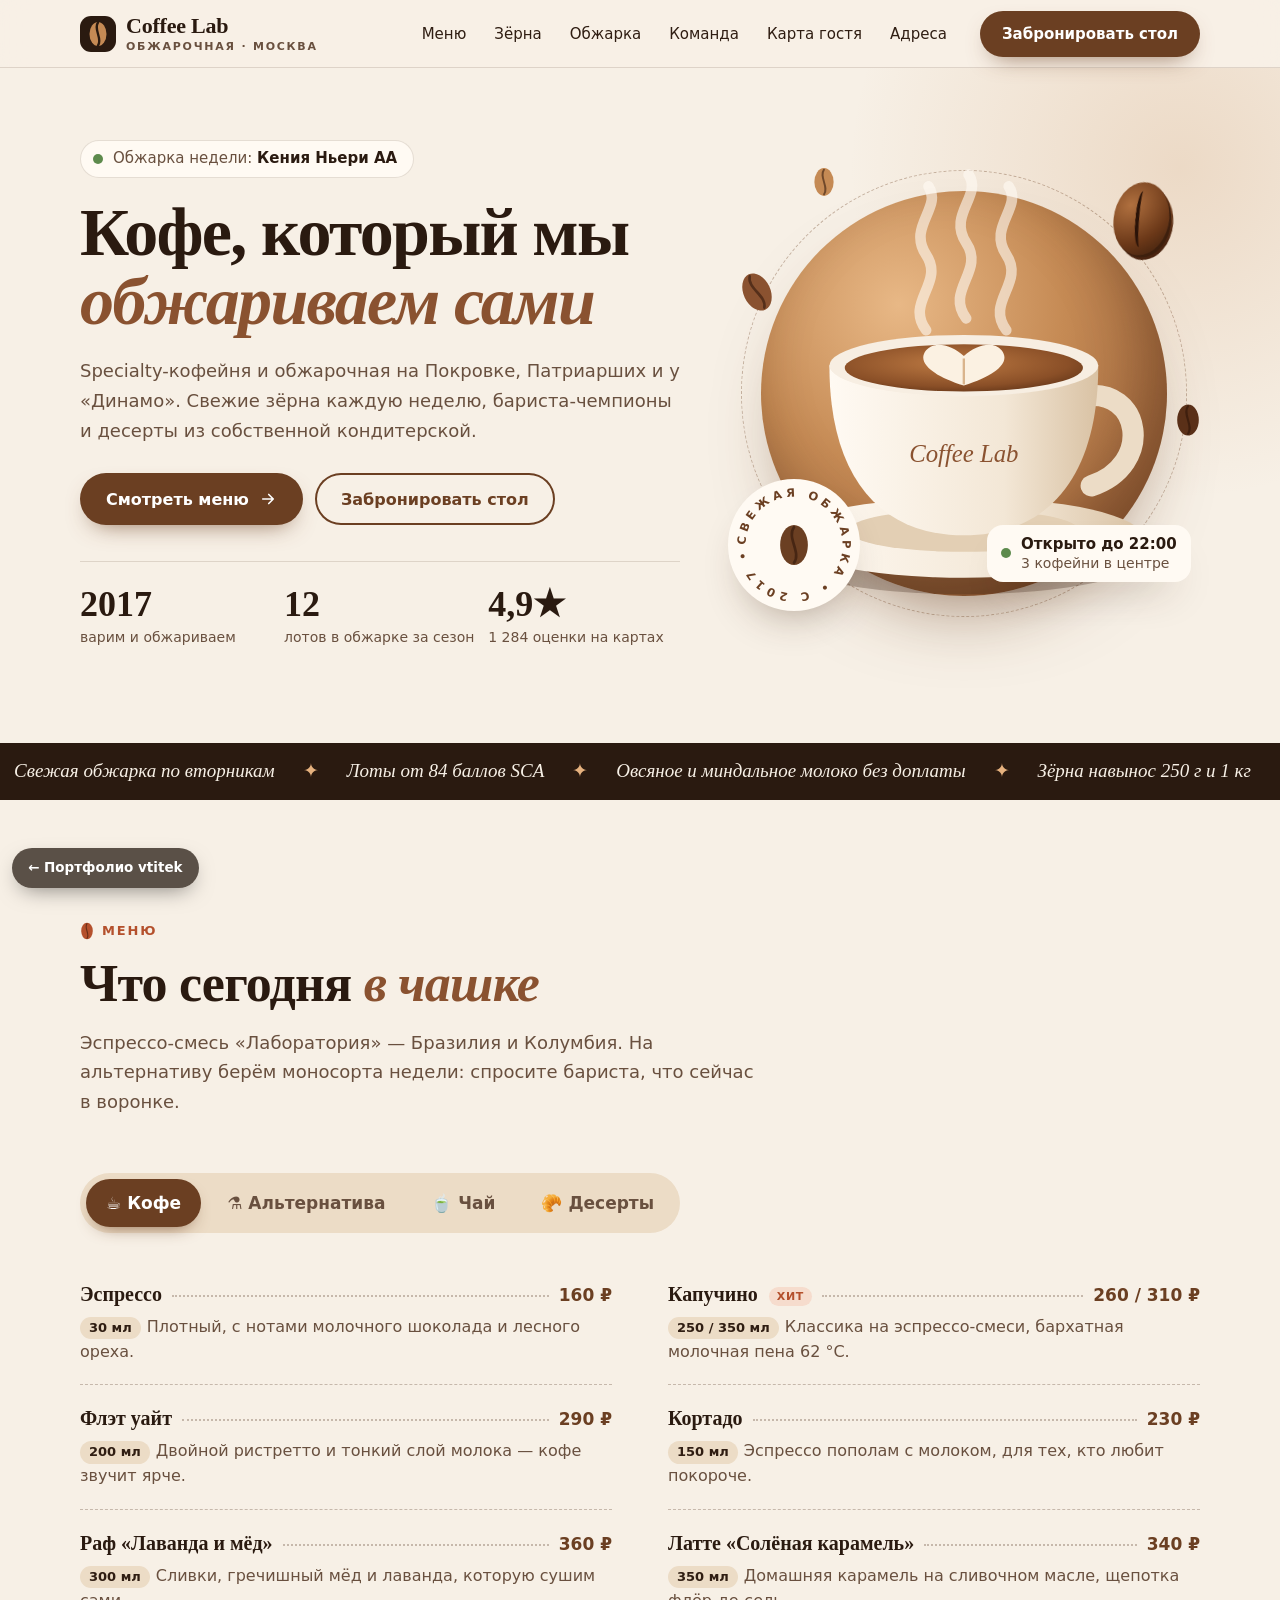
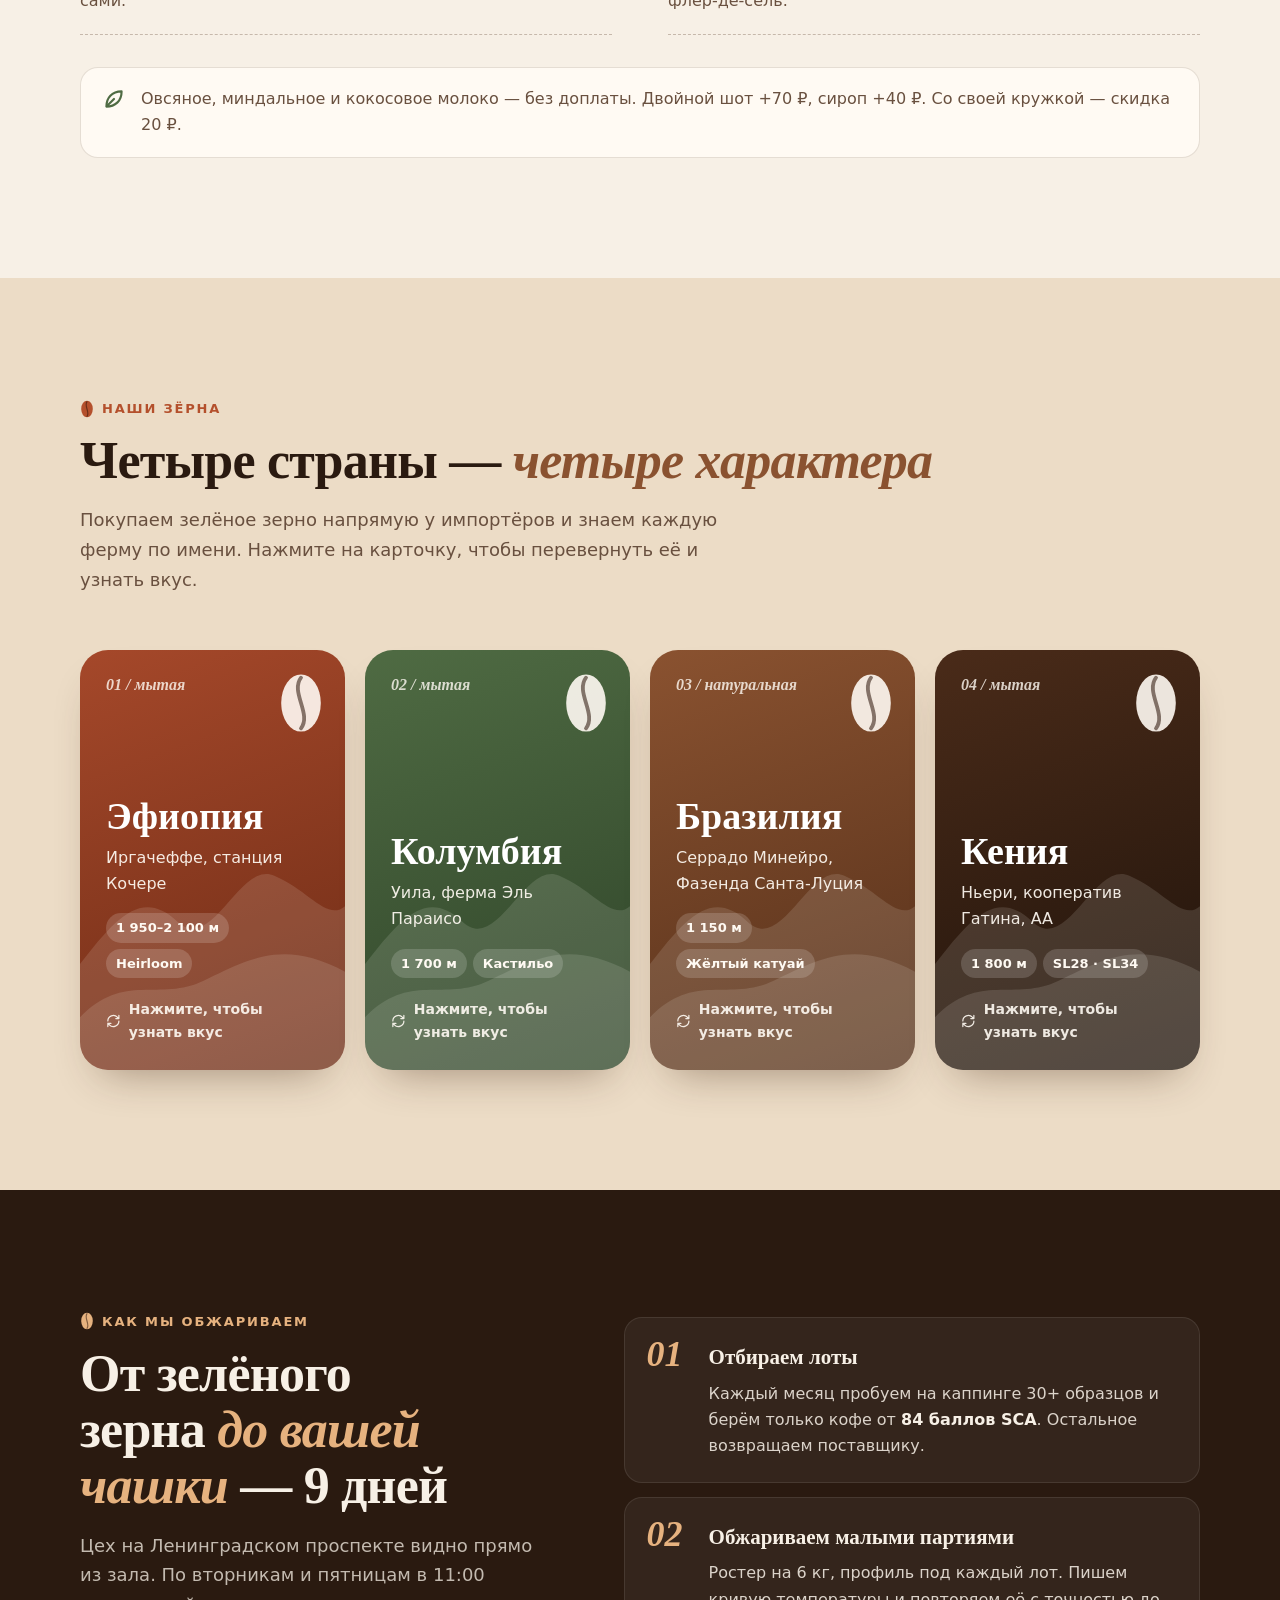
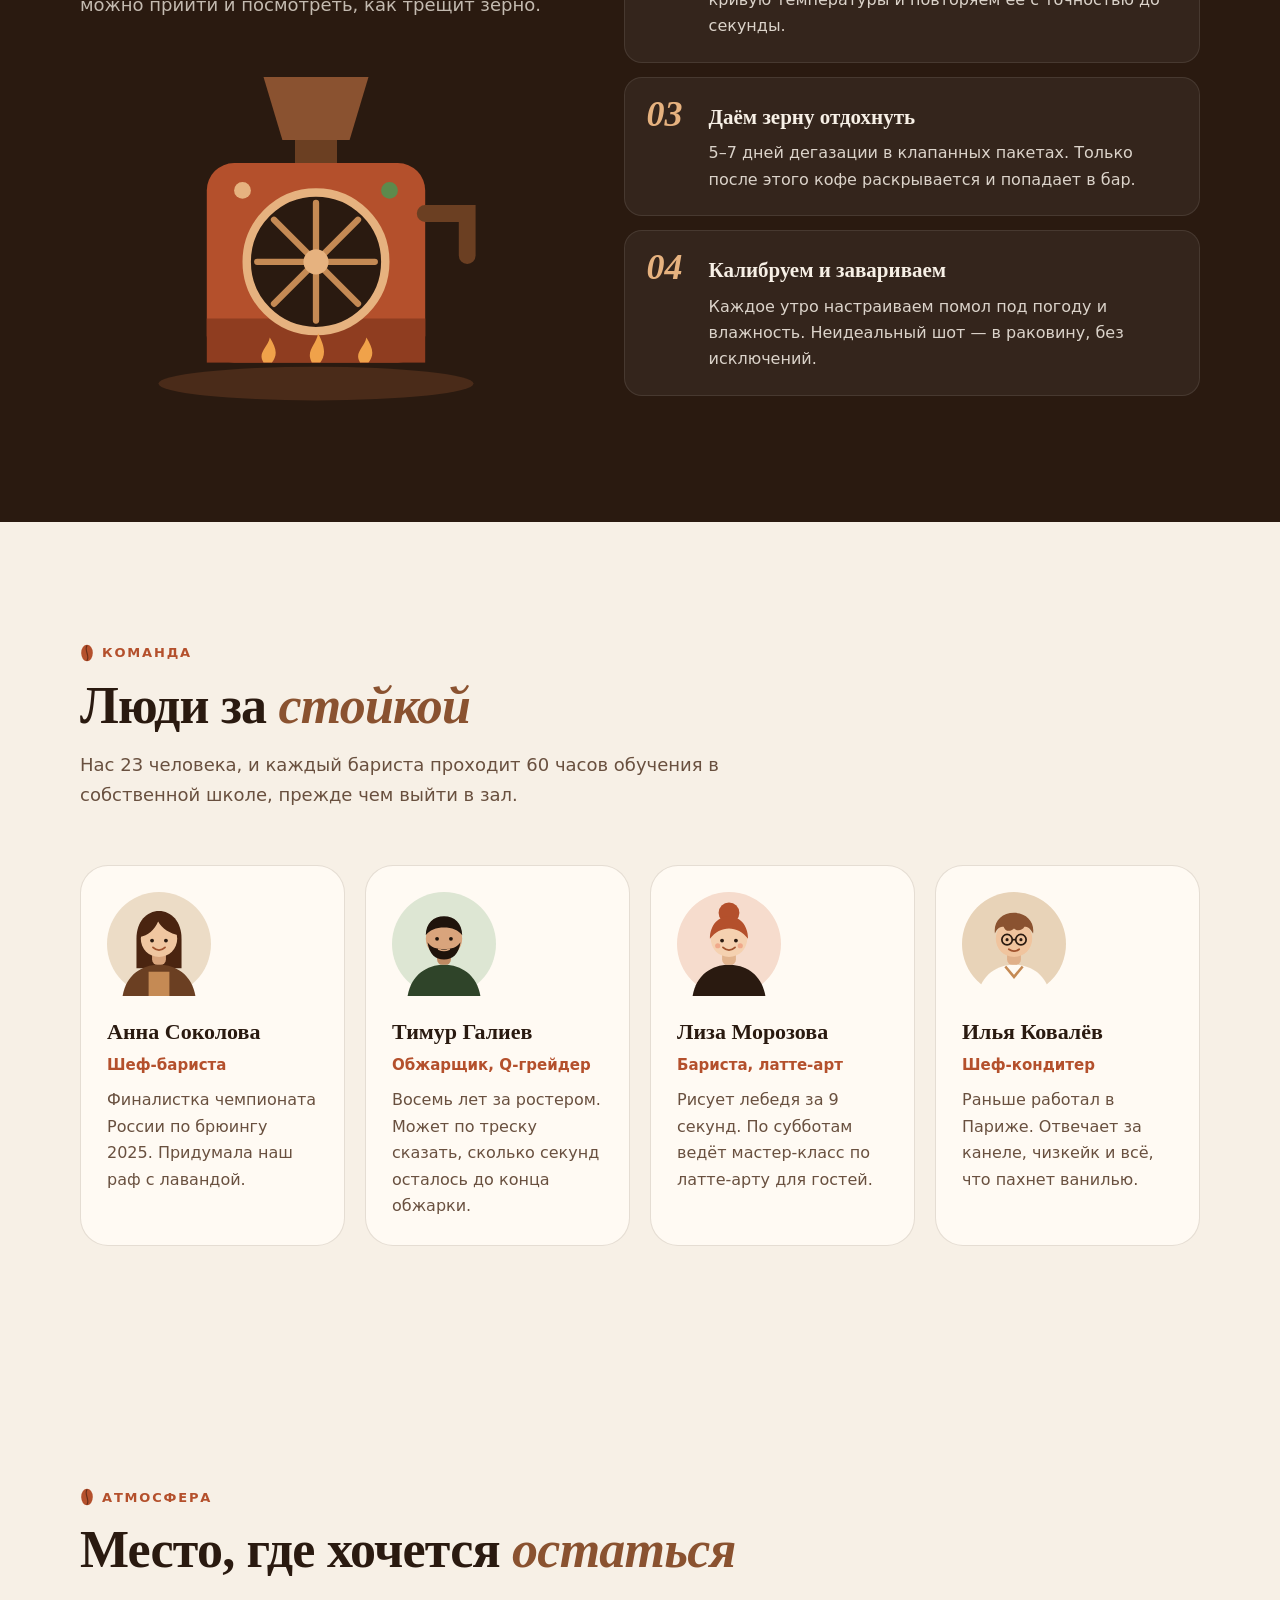
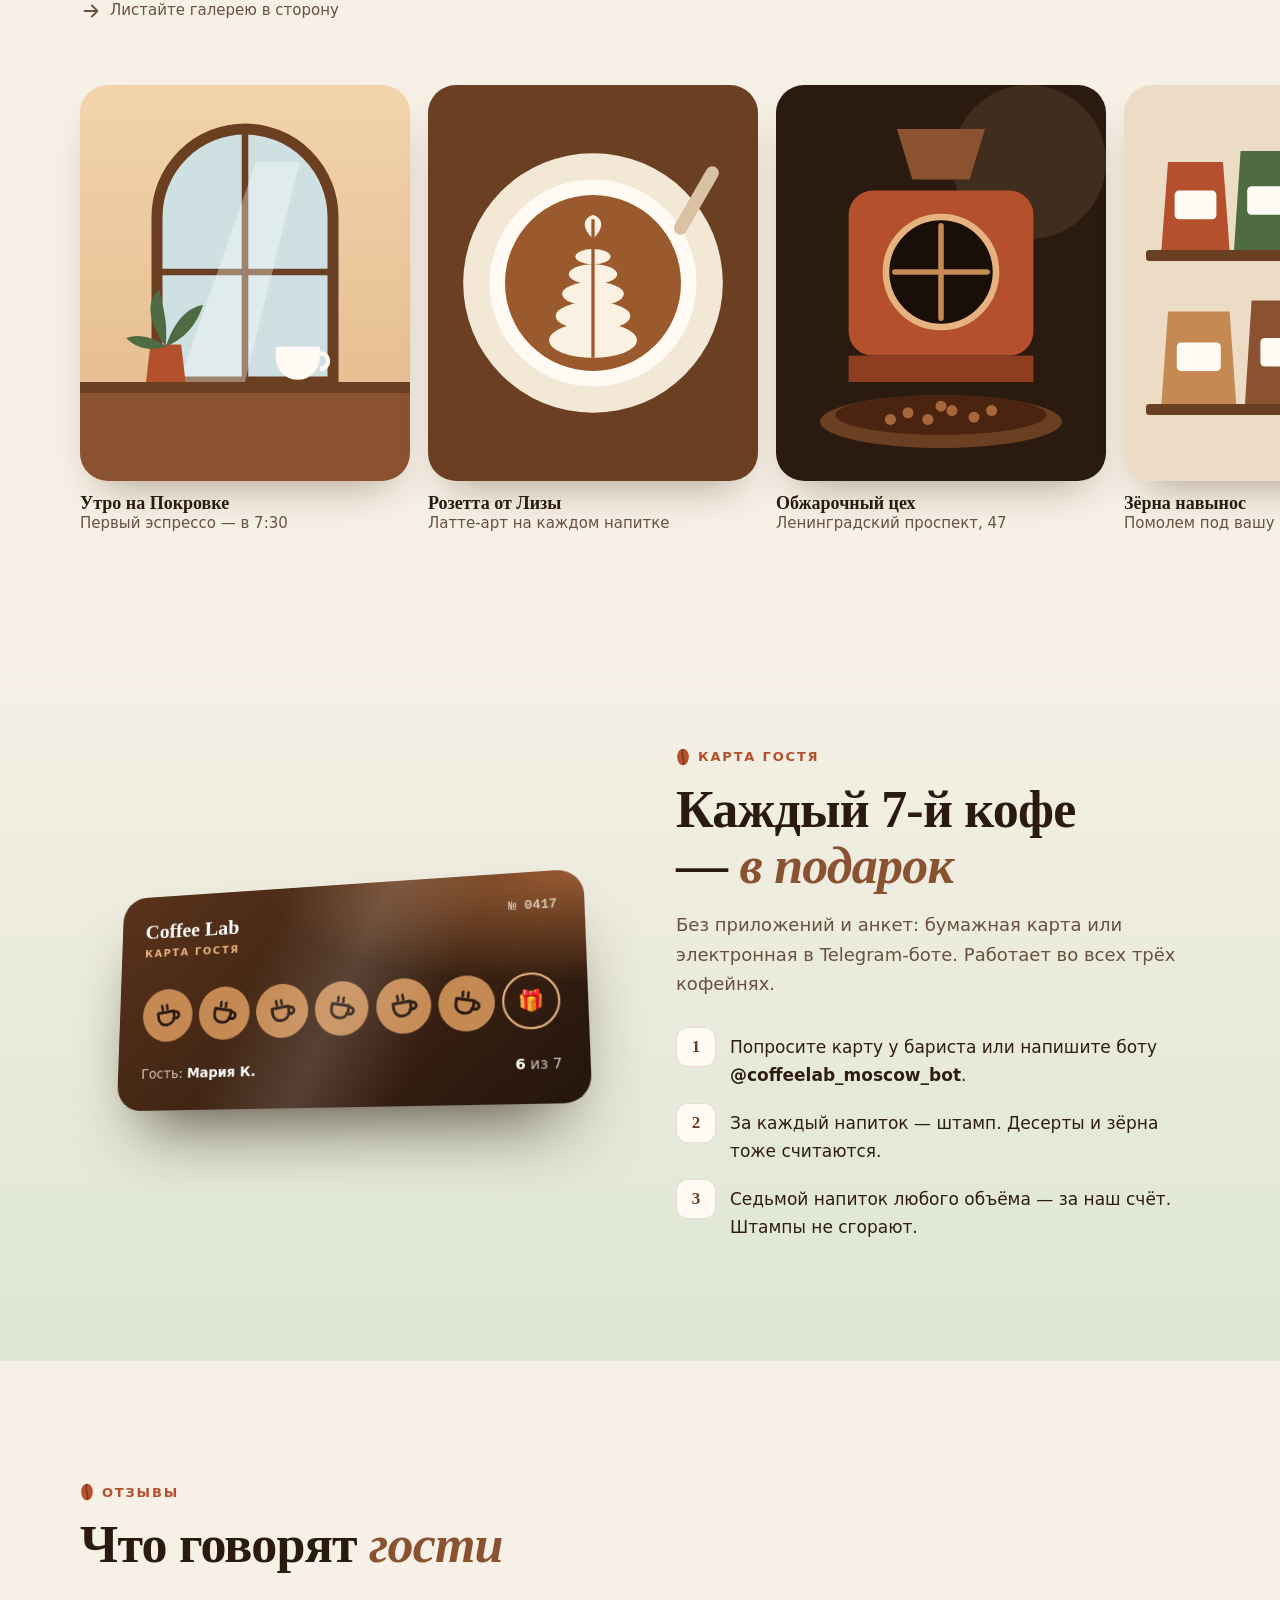
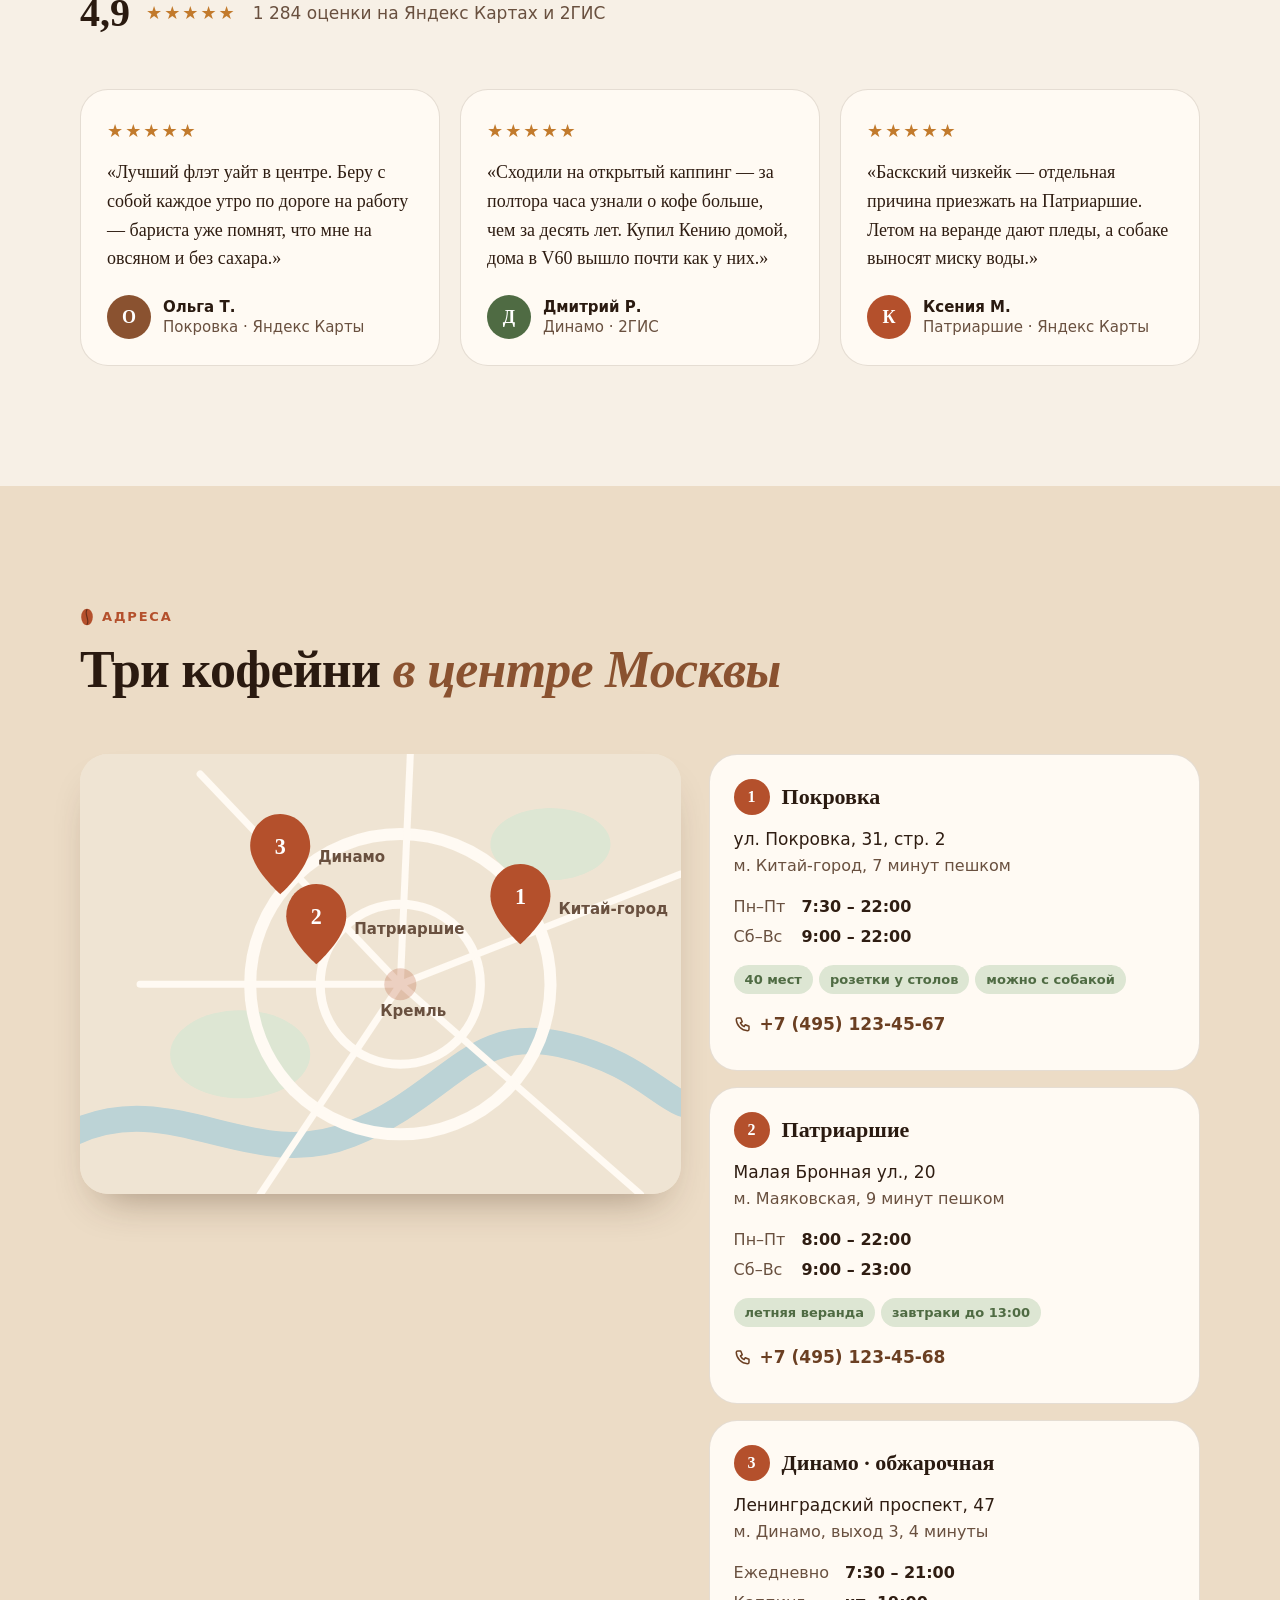
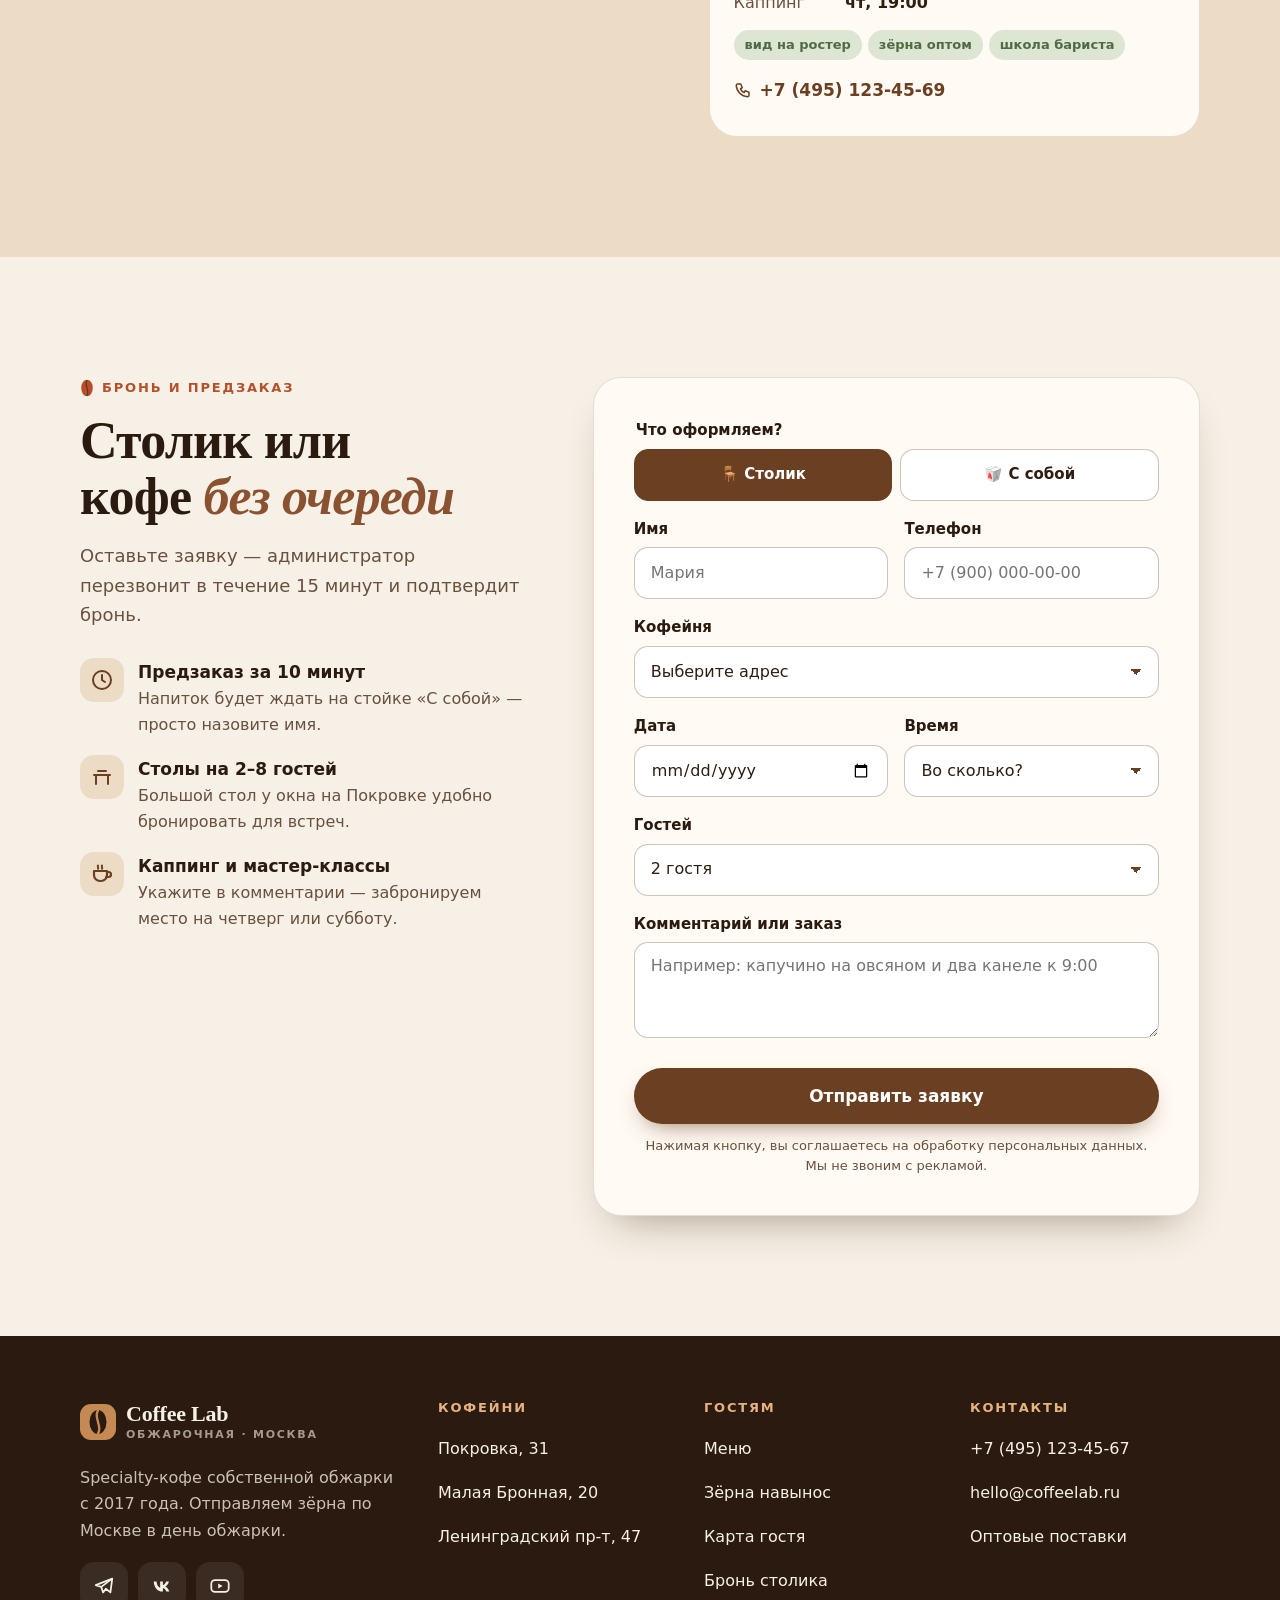
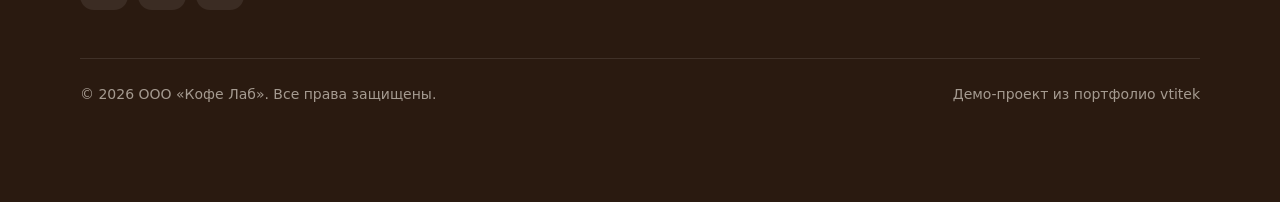
==== commit 81cd4d57: "Hoplite working tree checkpoint" ====
--- a/works/coffee-lab.html
+++ b/works/coffee-lab.html
@@ -24,7 +24,7 @@
 body{margin:0;font:400 1.0625rem/1.65 var(--sans);color:var(--ink);background:var(--cream);-webkit-font-smoothing:antialiased}
 svg{display:block;max-width:100%}
 a{color:var(--brown)}
-h1,h2,h3{font-family:var(--serif);color:var(--espresso);margin:0;font-weight:700}
+h1,h2,h3{font-family:var(--serif);color:var(--espresso);margin:0;font-weight:700;text-wrap:balance}
 p{margin:0}
 :focus-visible{outline:3px solid var(--terra);outline-offset:3px}
 .sr{position:absolute!important;width:1px;height:1px;margin:-1px;padding:0;overflow:hidden;clip:rect(0 0 0 0);white-space:nowrap;border:0}
@@ -84,12 +84,12 @@
 .hero{position:relative;overflow:hidden;padding-block:clamp(32px,6vw,72px) clamp(56px,8vw,96px)}
 .hero::before{content:"";position:absolute;width:720px;height:720px;right:-260px;top:-260px;border-radius:50%;background:radial-gradient(circle,rgba(197,138,84,.22),transparent 65%);pointer-events:none}
 .hero-grid{position:relative;display:grid;grid-template-columns:minmax(0,1fr);gap:40px;align-items:center}
-@media (min-width:920px){.hero-grid{grid-template-columns:minmax(0,1.05fr) minmax(0,.95fr);gap:56px}}
+@media (min-width:920px){.hero-grid{grid-template-columns:minmax(0,1.12fr) minmax(0,.88fr);gap:48px}}
 .pill{display:inline-flex;align-items:center;gap:10px;padding:8px 16px 8px 12px;border-radius:999px;background:var(--foam);border:1px solid var(--line);font-size:.9375rem;color:var(--muted);line-height:1.3}
 .pill b{color:var(--espresso);font-weight:600}
 .dot{flex:none;width:10px;height:10px;border-radius:50%;background:#5d8a4c;box-shadow:0 0 0 0 rgba(93,138,76,.6);animation:pulse 2.2s infinite}
 @keyframes pulse{70%{box-shadow:0 0 0 10px rgba(93,138,76,0)}100%{box-shadow:0 0 0 0 rgba(93,138,76,0)}}
-.hero h1{font-size:clamp(2.4rem,9vw,4.5rem);line-height:1.02;letter-spacing:-.025em;margin:20px 0 20px}
+.hero h1{font-size:clamp(2.4rem,9vw,4.25rem);line-height:1.02;letter-spacing:-.025em;margin:20px 0 20px}
 .hero h1 em{font-style:italic;color:var(--brown-2)}
 .hero .lead{margin-top:0}
 .hero-cta{display:flex;flex-wrap:wrap;gap:12px;margin-top:28px}
@@ -219,6 +219,7 @@
 .person{padding:26px;border-radius:var(--r-lg);background:var(--foam);border:1px solid var(--line);transition:transform .3s,box-shadow .3s}
 @media (hover:hover){.person:hover{transform:translateY(-6px);box-shadow:var(--shadow)}}
 .person svg{width:104px;height:104px;margin-bottom:18px}
+@media (max-width:639px){.person{display:grid;grid-template-columns:76px 1fr;column-gap:18px;padding:22px}.person svg{width:76px;height:76px;margin:0;grid-row:1/span 2}.person p:last-child{grid-column:1/-1}}
 .person h3{font-size:1.375rem}
 .role{color:var(--terra);font-weight:700;font-size:.9375rem;margin-top:2px}
 .person p:last-child{color:var(--muted);font-size:1rem;margin-top:10px}
@@ -819,8 +820,8 @@
           <fieldset class="fs full">
             <legend>Что оформляем?</legend>
             <div class="seg">
-              <input class="sr" type="radio" name="type" id="t-table" value="table" checked><label for="t-table">🪑 Столик в зале</label>
-              <input class="sr" type="radio" name="type" id="t-pre" value="preorder"><label for="t-pre">🥡 Предзаказ с собой</label>
+              <input class="sr" type="radio" name="type" id="t-table" value="table" checked><label for="t-table">🪑 Столик</label>
+              <input class="sr" type="radio" name="type" id="t-pre" value="preorder"><label for="t-pre">🥡 С собой</label>
             </div>
           </fieldset>
           <div class="field"><label for="f-name">Имя</label><input id="f-name" name="name" type="text" required minlength="2" autocomplete="given-name" placeholder="Мария"></div>
